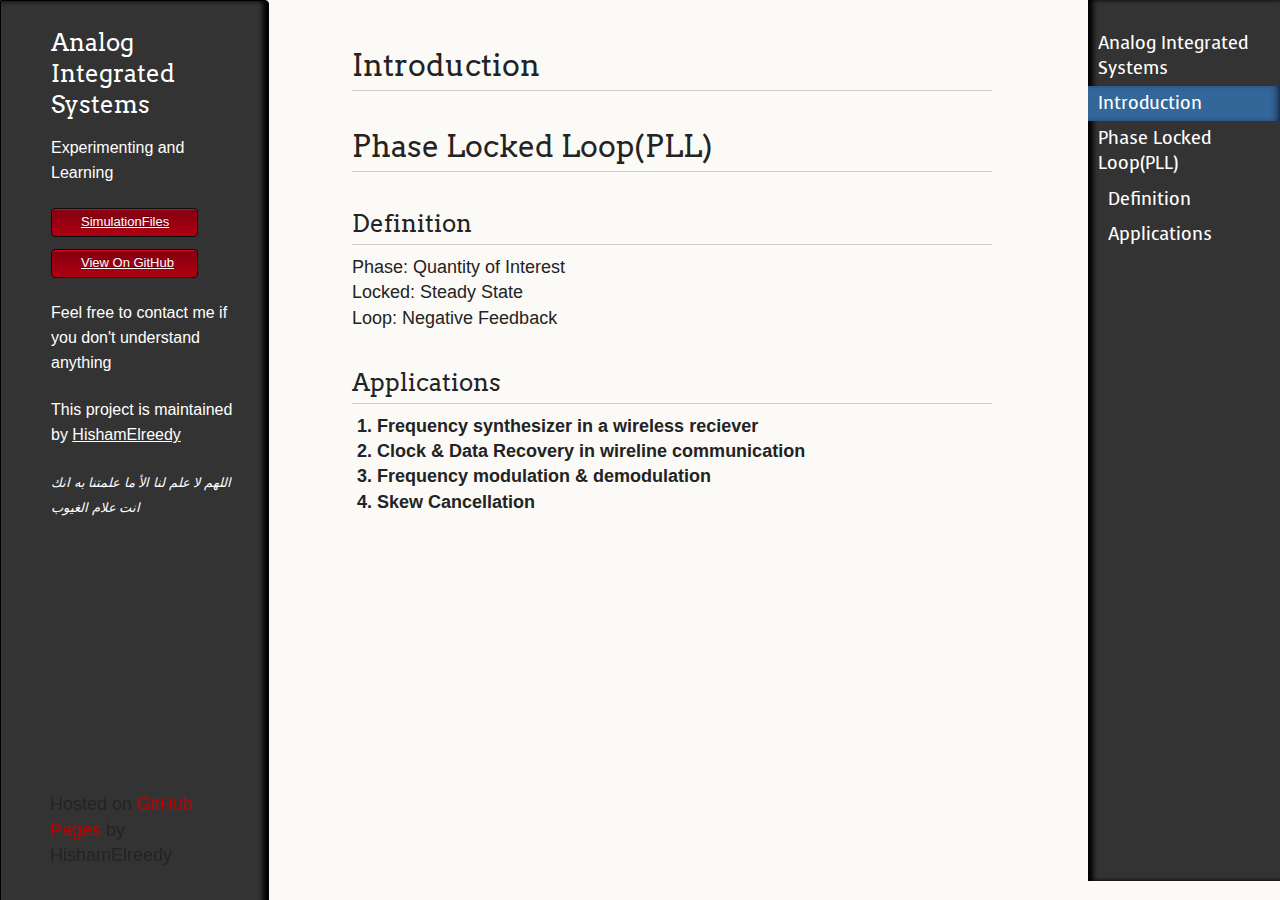
==== index.html @ d0840715 "Firstcommit" ====
<!DOCTYPE HTML>
<html>
<head>
    <title>Analog Integrated Systems</title>
    <link href="https://fonts.googleapis.com/css?family=Voces" rel="stylesheet" type="text/css">
    <link rel="stylesheet" href="css/common.css"/>
    <link rel="stylesheet" href="css/style.css"/>
    <script src="js/scale.fix.js"></script>
    <meta name="viewport" content="width=device-width, initial-scale=1, user-scalable=no">

    <SCRIPT SRC='https://cdn.mathjax.org/mathjax/latest/MathJax.js?config=TeX-AMS-MML_HTMLorMML'></SCRIPT>
    <SCRIPT>MathJax.Hub.Config({ tex2jax: {inlineMath: [['$','$'], ['\\(','\\)']]}})</SCRIPT>
    <style>
        .marked{
                background-color: yellow;
                font-weight: bold;
        }
        .marked2{
                background-color: aqua;
                font-weight: bold;
        }
        p{
            font-size: large;
            font-family: 'Segoe UI', Tahoma, Geneva, Verdana, sans-serif;
        }
        li{
            font-size: large;
            font-family: 'Segoe UI', Tahoma, Geneva, Verdana, sans-serif;
            font-weight: bold;
        }
        #link{
            font-size: small;
            font-family: 'Segoe UI', Tahoma, Geneva, Verdana, sans-serif;
            text-decoration: underline;
        }
        #titleheader{
            font-size: x-large;
        }
        #quoteheader{
            font-size: small;
            padding-left: 0;
        }
    </style>
    <script src="js/circuit.js"></script>
        
</head>
<body>
    <div class="wrapper">
        <div id="toc"></div>    
    <header id="headtoc">
        <h1 class="header" id="titleheader">Analog Integrated Systems</h1>
        <p class="header">Experimenting and Learning</p>
        <ul>
            <li id="link" class="download"><a class="buttons" href="#">SimulationFiles</a></li>
            <li id="link"><a class="buttons github" href="#">View On GitHub</a></li>
        </ul>
            <p class="header">Feel free to contact me if you don't understand anything</p>
          <p class="header">This project is maintained by <a class="header name" href="https://github.com/hishamelreedy/">HishamElreedy</a></p>
          <p class="header"><blockquote id="quoteheader">اللهم لا علم لنا الأ ما علمتنا به انك انت علام الغيوب</blockquote></p>
        </header>
    <section>
        <h1>Introduction</h1>
        <h1>Phase Locked Loop(PLL)</h1>
        <h2>Definition</h2>
        <p>
            Phase: Quantity of Interest<br/>
            Locked: Steady State<br/>
            Loop: Negative Feedback<br/>
        </p>
        <h2>Applications</h2>
        <ol>
            <li>Frequency synthesizer in a wireless reciever</li>
            <li>Clock & Data Recovery in wireline communication</li>
            <li>Frequency modulation & demodulation</li>
            <li>Skew Cancellation</li>
        </ol>
                
    </section>
<footer>
    <p><small>Hosted on <a href="https://www.github.com/hishamelreedy/">GitHub Pages</a> by HishamElreedy</small></p>
</footer>
</div>
    <script src="js/common.js"></script>
    <script>$('#toc').toc();</script>
</body>
</html>
---- css/common.css ----
#wrapper{margin:0 20px 0 170px}.github-repo{width:600px}a{color:#369}body{font-size:16px;line-height:24px;font-family:Helvetica Neue,Helvetica,Arial,sans-serif;margin:0;padding:0}article{max-width:944px;margin:auto}h1{font-size:80px;line-height:80px;margin-top:24px;margin-bottom:48px}h2{font-size:42px;line-height:48px;margin-top:36px;margin-bottom:24px}h3{font-size:26px;line-height:48px;margin-top:24px;margin-bottom:0}h1,h2,h3,#toc a{font-family:'Voces',sans-serif}p,ul{margin-top:0;margin-bottom:24px}small,aside{font-size:10px}code{word-wrap:break-word}.repo-stats iframe{float:right;margin-left:5px}#toc{top:0;right:0;height:100%;position:fixed;background:#333;box-shadow:inset 5px 0 5px 0 #000;width:15%;padding-top:2%;color:#fff}#toc ul{margin:0;padding:0;list-style:none}#toc li{padding:5px 10px}#toc a{color:#fff;text-decoration:none;display:block}#toc .toc-active{background:#369;box-shadow:inset -5px 0 10px -5px #000}pre{display:block;padding:.5em;background:#333;color:#f8f8f8}pre .shebang,pre .comment,pre .template_comment,pre .javadoc{color:#7c7c7c}pre .keyword,pre .tag,pre .ruby .function .keyword,pre .tex .command{color:#96cbfe}pre .function .keyword,pre .sub .keyword,pre .method,pre .list .title{color:#ffffb6}pre .string,pre .tag .value,pre .cdata,pre .filter .argument,pre .attr_selector,pre .apache .cbracket,pre .date{color:#a8ff60}pre .subst{color:#daefa3}pre .regexp{color:#e9c062}pre .function .title,pre .sub .identifier,pre .pi,pre .decorator,pre .ini .title,pre .tex .special{color:#ffffb6}pre .class .title,pre .haskell .label,pre .constant,pre .smalltalk .class,pre .javadoctag,pre .yardoctag,pre .phpdoc,pre .nginx .built_in{color:#ffffb6}pre .symbol,pre .ruby .symbol .string,pre .ruby .symbol .keyword,pre .ruby .symbol .keymethods,pre .number,pre .variable,pre .vbscript,pre .literal{color:#c6c5fe}pre .css .tag{color:#96cbfe}pre .css .rules .property,pre .css .id{color:#ffffb6}pre .css .class{color:#FFF}pre .hexcolor{color:#c6c5fe}pre .number{color:#ff73fd}pre .tex .formula{opacity:.7}.github-repo{position:relative;font-size:14px;font-family:Helvetica,Arial,sans-serif;letter-spacing:1px;border-radius:5px;border:1px solid #ccc;box-shadow:0 0 3px #333;background:url("images/Octocat.png") no-repeat right bottom}.github-repo a{text-decoration:none}.github-repo a:hover{text-decoration:underline}.github-repo .repo-header{background:rgba(240,240,240,0.7)}.github-repo .repo-header .repo-stats{font-size:12px;float:right;margin:5px 10px 0 0;line-height:20px}.github-repo .repo-header .repo-stats span,.github-repo .repo-header .repo-stats a{padding-right:5px;padding:0 5px 0 25px;color:#000}.github-repo .repo-header .repo-stats .repo-watchers{background:url("images/repostat.png") no-repeat;background-position:5px -5px}.github-repo .repo-header .repo-stats .repo-forks{background:url("images/repostat.png") no-repeat;background-position:5px -55px}.github-repo .repo-header .repo-stats .repo-twitter{float:right;margin-left:5px}.github-repo .repo-header .repo-name{padding:5px 10px;font-size:18px;letter-spacing:2px;display:block}.github-repo .repo-commit{padding:10px}.github-repo .repo-commit .repo-commit-message{color:#000}.github-repo .repo-commit .repo-commit-date{display:block;margin-top:10px;letter-spacing:0;font-style:italic;font-size:12px;color:#333}
#toc .toc-h2{padding-left:20px}
#toc .toc-h3{padding-left:40px}
#toc .toc-h4{padding-left:60px}
#toc .toc-h4{padding-left:80px}
#toc .toc-h5{padding-left:100px}
#toc{
    overflow-y: scroll;
    overflow: auto;
    max-height: 95%;
}
::-webkit-scrollbar {
    width: 0px;  /* Remove scrollbar space */
    background: transparent;  /* Optional: just make scrollbar invisible */
}
---- css/style.css ----
@import url("https://fonts.googleapis.com/css?family=Arvo:400,700,400italic");
.highlight table td{padding:5px}
.highlight table pre{margin:0}
.highlight .cm{color:#999988;font-style:italic}
.highlight .cp{color:#999999;font-weight:bold}
.highlight .c1{color:#999988;font-style:italic}
.highlight .cs{color:#999999;font-weight:bold;font-style:italic}
.highlight .c,.highlight .cd{color:#999988;font-style:italic}
.highlight .err{color:#a61717;background-color:#e3d2d2}
.highlight .gd{color:#000000;background-color:#ffdddd}
.highlight .ge{color:#000000;font-style:italic}
.highlight .gr{color:#aa0000}
.highlight .gh{color:#999999}
.highlight .gi{color:#000000;background-color:#ddffdd}
.highlight .go{color:#888888}
.highlight .gp{color:#555555}
.highlight .gs{font-weight:bold}
.highlight .gu{color:#aaaaaa}
.highlight .gt{color:#aa0000}
.highlight .kc{color:#000000;font-weight:bold}
.highlight .kd{color:#000000;font-weight:bold}
.highlight .kn{color:#000000;font-weight:bold}
.highlight .kp{color:#000000;font-weight:bold}
.highlight .kr{color:#000000;font-weight:bold}
.highlight .kt{color:#445588;font-weight:bold}
.highlight .k,.highlight .kv{color:#000000;font-weight:bold}
.highlight .mf{color:#009999}
.highlight .mh{color:#009999}
.highlight .il{color:#009999}
.highlight .mi{color:#009999}
.highlight .mo{color:#009999}
.highlight .m,.highlight .mb,.highlight .mx{color:#009999}
.highlight .sb{color:#d14}
.highlight .sc{color:#d14}
.highlight .sd{color:#d14}
.highlight .s2{color:#d14}
.highlight .se{color:#d14}
.highlight .sh{color:#d14}
.highlight .si{color:#d14}
.highlight .sx{color:#d14}
.highlight .sr{color:#009926}
.highlight .s1{color:#d14}
.highlight .ss{color:#990073}
.highlight .s{color:#d14}
.highlight .na{color:#008080}
.highlight .bp{color:#999999}
.highlight .nb{color:#0086B3}
.highlight .nc{color:#445588;font-weight:bold}
.highlight .no{color:#008080}
.highlight .nd{color:#3c5d5d;font-weight:bold}
.highlight .ni{color:#800080}
.highlight .ne{color:#990000;font-weight:bold}
.highlight .nf{color:#990000;font-weight:bold}
.highlight .nl{color:#990000;font-weight:bold}
.highlight .nn{color:#555555}
.highlight .nt{color:#000080}
.highlight .vc{color:#008080}
.highlight .vg{color:#008080}
.highlight .vi{color:#008080}
.highlight .nv{color:#008080}
.highlight .ow{color:#000000;font-weight:bold}
.highlight .o{color:#000000;font-weight:bold}
.highlight .w{color:#bbbbbb}
.highlight{background-color:#f8f8f8}
html,body,div,span,applet,object,iframe,h1,h2,h3,h4,h5,h6,p,blockquote,pre,a,abbr,acronym,address,big,cite,code,del,dfn,em,img,ins,kbd,q,s,samp,small,strike,strong,sub,sup,tt,var,b,u,i,center,dl,dt,dd,ol,ul,li,fieldset,form,label,legend,table,caption,tbody,tfoot,thead,tr,th,td,article,aside,canvas,details,embed,figure,figcaption,footer,header,hgroup,menu,nav,output,ruby,section,summary,time,mark,audio,video{margin:0;padding:0;border:0;font:inherit;vertical-align:baseline}
body{padding:10px 50px 0 0;font-family:"Helvetica Neue", Helvetica, Arial, sans-serif;font-size:14px;color:#232323;background-color:#FBFAF7;margin:0;line-height:1.8em;-webkit-font-smoothing:antialiased}
h1,h2,h3,h4,h5,h6{color:#232323;margin:36px 0 10px}
p,ul,ol,table,dl{margin:0 0 22px}
h1,h2,h3{font-family:Arvo, Monaco, serif;line-height:1.3;font-weight:normal}
h1,h2,h3{display:block;border-bottom:1px solid #ccc;padding-bottom:5px}
h1{font-size:30px}h2{font-size:24px}h3{font-size:18px}
h4,h5,h6{font-family:Arvo, Monaco, serif;font-weight:700}
a{color:#C30000;font-weight:200;text-decoration:none}a:hover{text-decoration:underline}a small{font-size:12px}
em{font-style:italic}strong{font-weight:700}ul{list-style-position:inside;list-style:disc;padding-left:25px}
ol{list-style-position:inside;list-style:decimal;padding-left:25px}
blockquote{margin:0;padding:0 0 0 20px;font-style:italic}
dl,dt,dd,dl p{color:#444}dl dt{font-weight:bold}dl dd{padding-left:20px;font-style:italic}
dl p{padding-left:20px;font-style:italic}hr{border:0;background:#ccc;height:1px;margin:0 0 24px}
img{position:relative;margin:0 auto;max-width:650px;padding:5px;margin:10px 0 0 0;border:1px solid #ccc}
p img,.emoji{display:inline;margin:0;padding:0;vertical-align:middle;text-align:center;border:none}
code,pre{font-family:Monaco, "Bitstream Vera Sans Mono", "Lucida Console", Terminal, monospace;color:#000;font-size:14px}
pre{padding:4px 12px;background:#FDFEFB;border-radius:4px;border:1px solid #D7D8C8;overflow:auto;overflow-y:hidden;margin-bottom:32px}
table{width:100%}table{border:1px solid #ccc;margin-bottom:32px;text-align:left}
th{font-family:'Arvo', Helvetica, Arial, sans-serif;font-size:18px;font-weight:normal;padding:10px;background:#232323;color:#FDFEFB}
td{padding:10px;background:#ccc}.wrapper{width:960px}
header{background-color:#171717;color:#FDFDFB;width:170px;float:left;position:fixed;border:1px solid #000;-webkit-border-top-right-radius:4px;-webkit-border-bottom-right-radius:4px;-moz-border-radius-topright:4px;-moz-border-radius-bottomright:4px;border-top-right-radius:4px;border-bottom-right-radius:4px;padding:34px 25px 22px 50px;-webkit-font-smoothing:antialiased}
p.header{font-size:16px}h1.header{font-family:Arvo, sans-serif;font-size:30px;font-weight:300;line-height:1.3em;border-bottom:none;margin-top:0}
h1.header,a.header,a.name,header a{color:#fff}a.header{text-decoration:underline}a.name{white-space:nowrap}
header ul{list-style:none;padding:0}header li{list-style-type:none;width:132px;height:15px;margin-bottom:12px;line-height:1em;padding:6px 6px 6px 7px;background:#AF0011;background:-moz-linear-gradient(top, #AF0011 0%, #820011 100%);background:-webkit-gradient(linear, left top, left bottom, color-stop(0%, #f8f8f8), color-stop(100%, #ddd));background:-webkit-linear-gradient(top, #AF0011 0%, #820011 100%);background:-o-linear-gradient(top, #AF0011 0%, #820011 100%);background:-ms-linear-gradient(top, #AF0011 0%, #820011 100%);background:linear-gradient(to top, #AF0011 0%, #820011 100%);border-radius:4px;border:1px solid #0D0D0D;-webkit-box-shadow:inset 0px 1px 1px 0 #e90226;box-shadow:inset 0px 1px 1px 0 #e90226}
header li:hover{background:#C3001D;background:-moz-linear-gradient(top, #C3001D 0%, #950119 100%);background:-webkit-gradient(linear, left top, left bottom, color-stop(0%, #f8f8f8), color-stop(100%, #ddd));background:-webkit-linear-gradient(top, #C3001D 0%, #950119 100%);background:-o-linear-gradient(top, #C3001D 0%, #950119 100%);background:-ms-linear-gradient(top, #C3001D 0%, #950119 100%);background:linear-gradient(to top, #C3001D 0%, #950119 100%)}a.buttons{-webkit-font-smoothing:antialiased;background:url(../images/arrow-down.png) no-repeat;font-weight:normal;text-shadow:rgba(0,0,0,0.4) 0 -1px 0;padding:2px 2px 2px 22px;height:30px}a.github{background:url(../images/octocat-small.png) no-repeat 1px}a.buttons:hover{color:#fff;text-decoration:none}footer{width:170px;float:left;position:fixed;bottom:10px;padding-left:50px}@media print, screen and (max-width: 960px){div.wrapper{width:auto;margin:0}header,section,footer{float:none;position:static;width:auto}footer{border-top:1px solid #ccc;margin:0 84px 0 50px;padding:0}header{padding-right:320px}section{padding:20px 84px 20px 50px;margin:0 0 20px}header a small{display:inline}header ul{position:absolute;right:130px;top:84px}}@media print, screen and (max-width: 720px){body{word-wrap:break-word}header{padding:10px 20px 0;margin-right:0}footer{margin:0 0 0 30px}header ul,header p.view{position:static}}@media print, screen and (max-width: 480px){header ul li.download{display:none}footer{margin:0 0 0 20px}footer a{display:block}}@media print{body{padding:0.4in;font-size:12pt;color:#444}}
section{width:50%;float:right;padding-bottom:50px}
section {
    position: absolute;
    transform: translate(55%, 0%);
}
#headtoc {
    top: 0;
    left: 0;
    height: 100%;
    position: fixed;
    background: #333;
    box-shadow: inset -5px 0 5px 0 #000;
    width: 15%;
    padding-top: 2%;
    color: #fff;
}
figure{
    text-align:center;
}
sub, sup {
    /* Specified in % so that the sup/sup is the right size relative to the surrounding text */
    font-size: 75%;
  
    /* Zero out the line-height so that it doesn't interfere with the positioning that follows */
    line-height: 0;
  
    /* Where the magic happens: makes all browsers position the sup/sup properly, relative to the surrounding text */
    position: relative;
  
    /* Note that if you're using Eric Meyer's reset.css, this is already set and you can remove this rule */
    vertical-align: baseline;
  }
  
  sup {
    /* Move the superscripted text up */
    top: -0.5em;
  }
  
  sub {
    /* Move the subscripted text down, but only half as far down as the superscript moved up */
    bottom: -0.25em;
  }
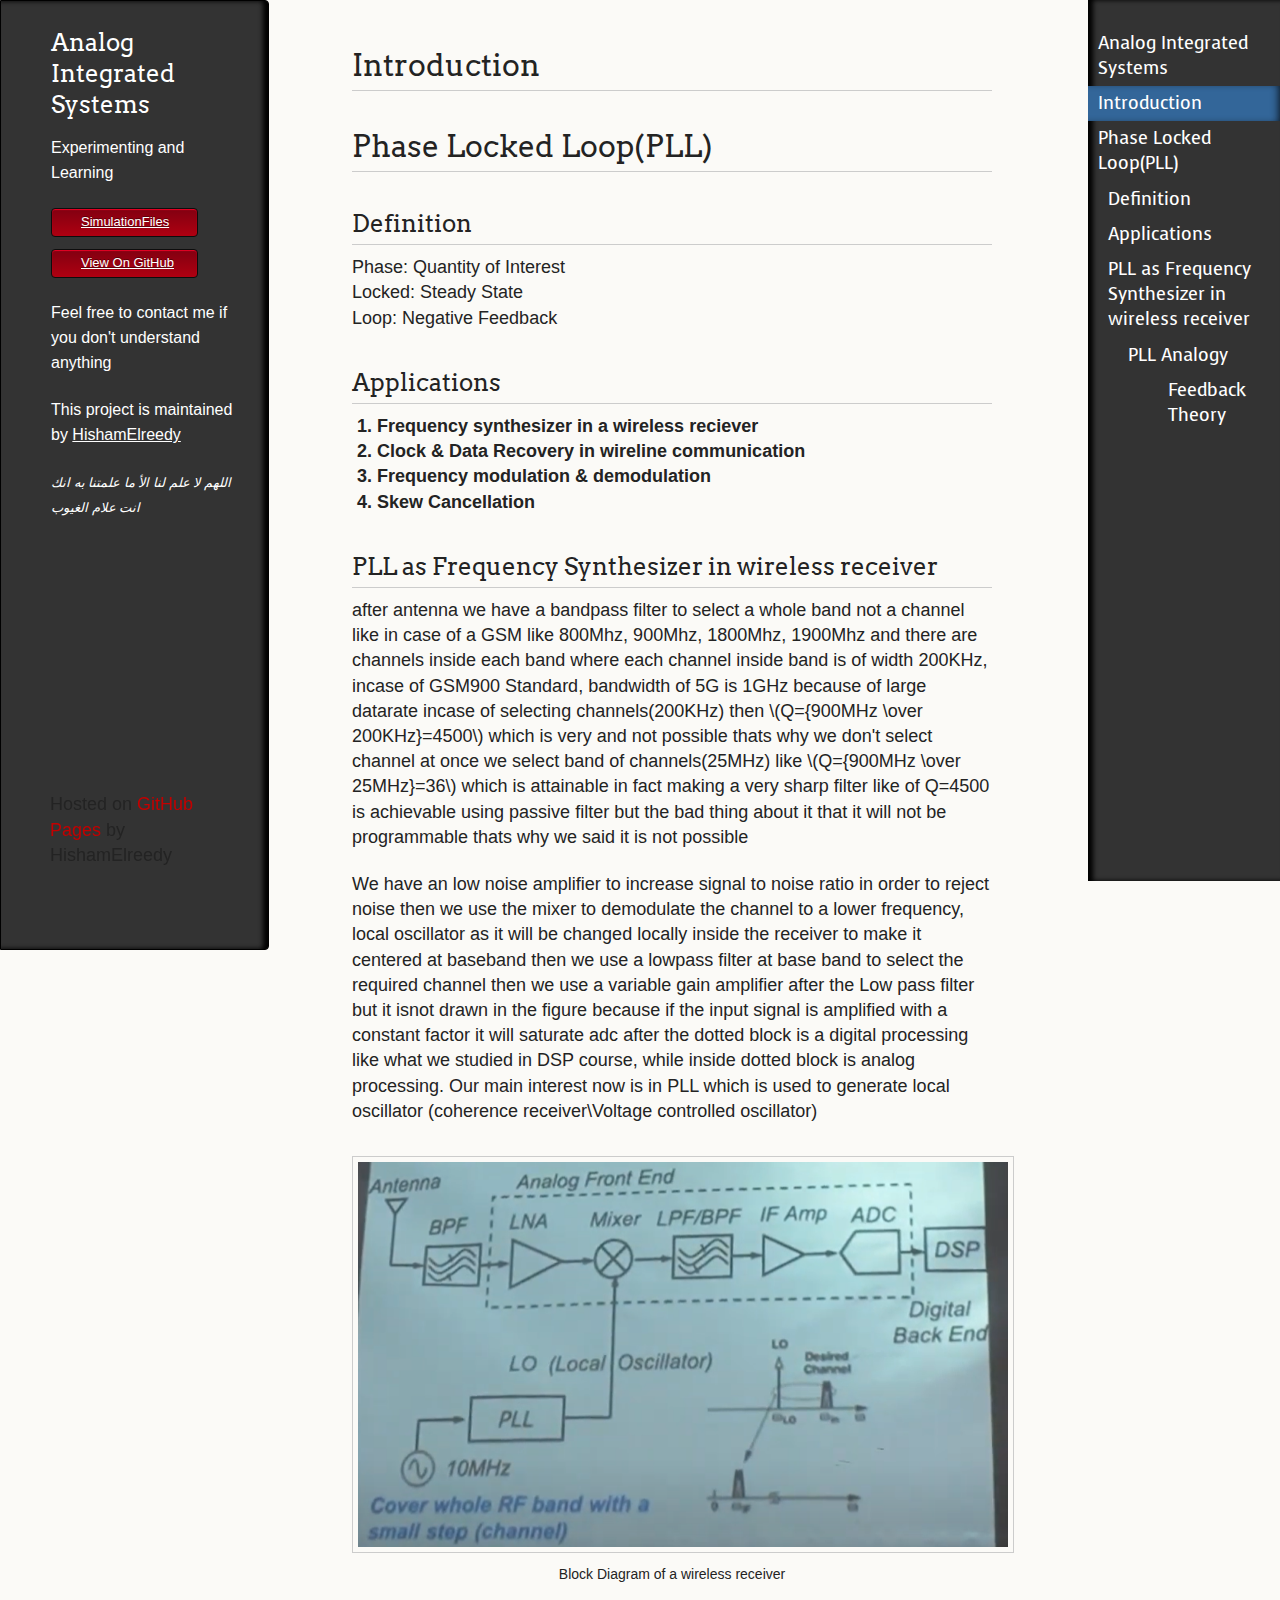
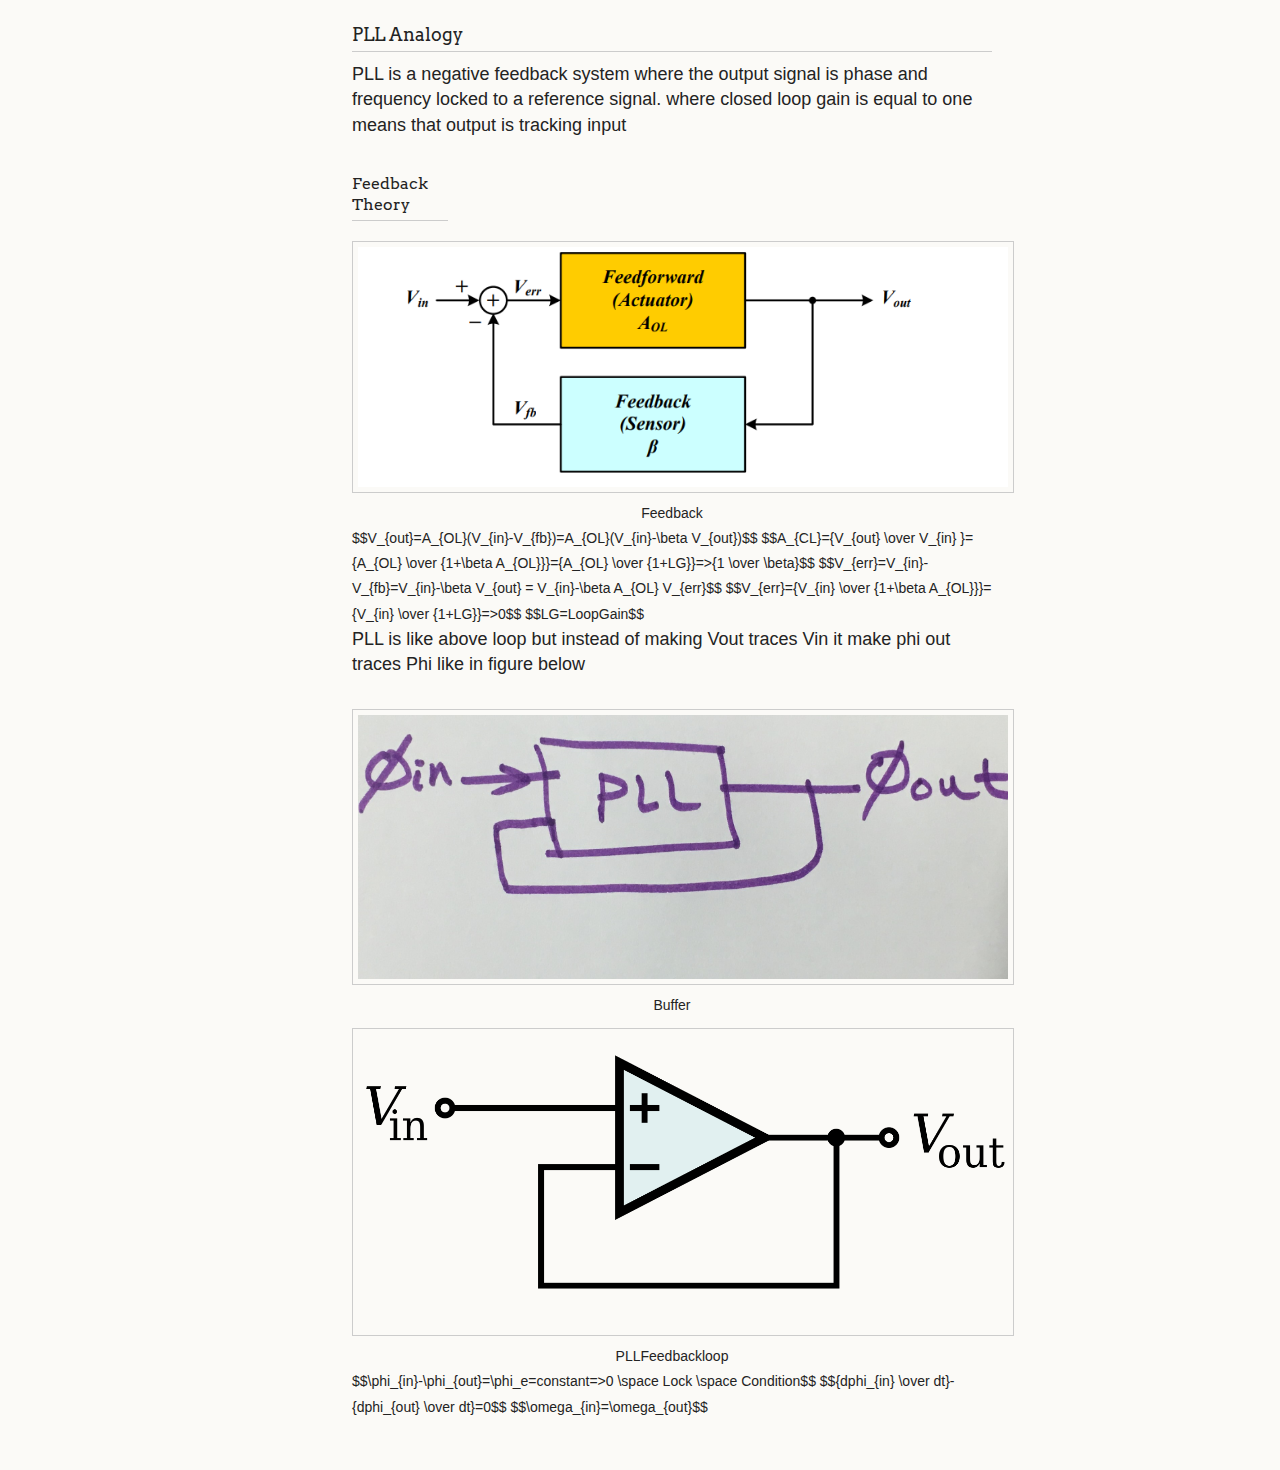
==== commit b0c7354e: "update" ====
--- a/index.html
+++ b/index.html
@@ -74,7 +74,64 @@
             <li>Frequency modulation & demodulation</li>
             <li>Skew Cancellation</li>
         </ol>
-                
+        <h2>PLL as Frequency Synthesizer in wireless receiver</h2>
+        <p>
+            after antenna we have a bandpass filter to select a whole band not a channel like in case of a GSM like 800Mhz,
+            900Mhz, 1800Mhz, 1900Mhz and there are channels inside each band where each channel inside band is of width 200KHz,
+            incase of GSM900 Standard, bandwidth of 5G is 1GHz because of large datarate incase of selecting channels(200KHz) 
+            then \(Q={900MHz \over 200KHz}=4500\) which is very and not possible thats why we don't select channel at once 
+            we select band of channels(25MHz) like \(Q={900MHz \over 25MHz}=36\) which is attainable  in fact making a very sharp
+            filter like of Q=4500 is achievable using passive filter but the bad thing about it that it will not be programmable
+            thats why we said it is not possible
+        </p>
+        <p>
+            We have an low noise amplifier to increase signal to noise ratio in order
+            to reject noise then we use the mixer to demodulate the channel to a lower 
+            frequency, local oscillator as it will be changed locally inside the receiver
+            to make it centered at baseband then we use a lowpass filter at base band to
+            select the required channel then we use a variable gain amplifier after the 
+            Low pass filter but it isnot drawn in the figure because if the input signal 
+            is amplified with a constant factor it will saturate adc after the dotted block
+            is a digital processing like what we studied in DSP course, while inside 
+            dotted block is analog processing. 
+            Our main interest now is in PLL which is used to generate local oscillator 
+            (coherence receiver\Voltage controlled oscillator)
+        </p>
+        <figure>
+            <img src="images/wirelessreceiverblockdiagram.png"/>
+            <figcaption>Block Diagram of a wireless receiver</figcaption>
+        </figure>  
+        <h3>PLL Analogy</h3>
+        <p>
+            PLL is a negative feedback system where the output signal is phase and frequency 
+            locked to a reference signal. where closed loop gain is equal to one means that output
+            is tracking input
+        </p>
+        <h4>Feedback Theory</h4>
+        <figure>
+            <img src="images/feedback.png"/>
+            <figcaption>Feedback</figcaption>
+        </figure> 
+        $$V_{out}=A_{OL}(V_{in}-V_{fb})=A_{OL}(V_{in}-\beta V_{out})$$
+        $$A_{CL}={V_{out} \over V_{in} }= {A_{OL} \over {1+\beta A_{OL}}}={A_{OL} \over {1+LG}}=>{1 \over \beta}$$
+        $$V_{err}=V_{in}-V_{fb}=V_{in}-\beta V_{out} = V_{in}-\beta A_{OL} V_{err}$$
+        $$V_{err}={V_{in} \over {1+\beta A_{OL}}}={V_{in} \over {1+LG}}=>0$$
+        $$LG=LoopGain$$
+        <p>
+            PLL is like above loop but instead of making Vout traces Vin it make phi out traces Phi
+            like in figure below
+        </p>
+        <figure>
+            <img src="images/pllfeedback.JPG"/>
+            <figcaption>Buffer</figcaption>
+        </figure>       
+        <figure>
+            <img src="images/buffer.png"/>
+            <figcaption>PLLFeedbackloop</figcaption>
+        </figure> 
+        $$\phi_{in}-\phi_{out}=\phi_e=constant=>0 \space Lock \space Condition$$
+        $${dphi_{in} \over dt}-{dphi_{out} \over dt}=0$$
+        $$\omega_{in}=\omega_{out}$$
     </section>
 <footer>
     <p><small>Hosted on <a href="https://www.github.com/hishamelreedy/">GitHub Pages</a> by HishamElreedy</small></p>
--- a/css/common.css
+++ b/css/common.css
@@ -1,4 +1,4 @@
-#wrapper{margin:0 20px 0 170px}.github-repo{width:600px}a{color:#369}body{font-size:16px;line-height:24px;font-family:Helvetica Neue,Helvetica,Arial,sans-serif;margin:0;padding:0}article{max-width:944px;margin:auto}h1{font-size:80px;line-height:80px;margin-top:24px;margin-bottom:48px}h2{font-size:42px;line-height:48px;margin-top:36px;margin-bottom:24px}h3{font-size:26px;line-height:48px;margin-top:24px;margin-bottom:0}h1,h2,h3,#toc a{font-family:'Voces',sans-serif}p,ul{margin-top:0;margin-bottom:24px}small,aside{font-size:10px}code{word-wrap:break-word}.repo-stats iframe{float:right;margin-left:5px}#toc{top:0;right:0;height:100%;position:fixed;background:#333;box-shadow:inset 5px 0 5px 0 #000;width:15%;padding-top:2%;color:#fff}#toc ul{margin:0;padding:0;list-style:none}#toc li{padding:5px 10px}#toc a{color:#fff;text-decoration:none;display:block}#toc .toc-active{background:#369;box-shadow:inset -5px 0 10px -5px #000}pre{display:block;padding:.5em;background:#333;color:#f8f8f8}pre .shebang,pre .comment,pre .template_comment,pre .javadoc{color:#7c7c7c}pre .keyword,pre .tag,pre .ruby .function .keyword,pre .tex .command{color:#96cbfe}pre .function .keyword,pre .sub .keyword,pre .method,pre .list .title{color:#ffffb6}pre .string,pre .tag .value,pre .cdata,pre .filter .argument,pre .attr_selector,pre .apache .cbracket,pre .date{color:#a8ff60}pre .subst{color:#daefa3}pre .regexp{color:#e9c062}pre .function .title,pre .sub .identifier,pre .pi,pre .decorator,pre .ini .title,pre .tex .special{color:#ffffb6}pre .class .title,pre .haskell .label,pre .constant,pre .smalltalk .class,pre .javadoctag,pre .yardoctag,pre .phpdoc,pre .nginx .built_in{color:#ffffb6}pre .symbol,pre .ruby .symbol .string,pre .ruby .symbol .keyword,pre .ruby .symbol .keymethods,pre .number,pre .variable,pre .vbscript,pre .literal{color:#c6c5fe}pre .css .tag{color:#96cbfe}pre .css .rules .property,pre .css .id{color:#ffffb6}pre .css .class{color:#FFF}pre .hexcolor{color:#c6c5fe}pre .number{color:#ff73fd}pre .tex .formula{opacity:.7}.github-repo{position:relative;font-size:14px;font-family:Helvetica,Arial,sans-serif;letter-spacing:1px;border-radius:5px;border:1px solid #ccc;box-shadow:0 0 3px #333;background:url("images/Octocat.png") no-repeat right bottom}.github-repo a{text-decoration:none}.github-repo a:hover{text-decoration:underline}.github-repo .repo-header{background:rgba(240,240,240,0.7)}.github-repo .repo-header .repo-stats{font-size:12px;float:right;margin:5px 10px 0 0;line-height:20px}.github-repo .repo-header .repo-stats span,.github-repo .repo-header .repo-stats a{padding-right:5px;padding:0 5px 0 25px;color:#000}.github-repo .repo-header .repo-stats .repo-watchers{background:url("images/repostat.png") no-repeat;background-position:5px -5px}.github-repo .repo-header .repo-stats .repo-forks{background:url("images/repostat.png") no-repeat;background-position:5px -55px}.github-repo .repo-header .repo-stats .repo-twitter{float:right;margin-left:5px}.github-repo .repo-header .repo-name{padding:5px 10px;font-size:18px;letter-spacing:2px;display:block}.github-repo .repo-commit{padding:10px}.github-repo .repo-commit .repo-commit-message{color:#000}.github-repo .repo-commit .repo-commit-date{display:block;margin-top:10px;letter-spacing:0;font-style:italic;font-size:12px;color:#333}
+#wrapper{margin:0 20px 0 170px}.github-repo{width:600px}a{color:#369}body{font-size:16px;line-height:24px;font-family:Helvetica Neue,Helvetica,Arial,sans-serif;margin:0;padding:0}article{max-width:944px;margin:auto}h1{font-size:80px;line-height:80px;margin-top:24px;margin-bottom:48px}h2{font-size:42px;line-height:48px;margin-top:36px;margin-bottom:24px}p,ul{margin-top:0;margin-bottom:24px}small,aside{font-size:10px}code{word-wrap:break-word}.repo-stats iframe{float:right;margin-left:5px}#toc{top:0;right:0;height:100%;position:fixed;background:#333;box-shadow:inset 5px 0 5px 0 #000;width:15%;padding-top:2%;color:#fff}#toc ul{margin:0;padding:0;list-style:none}#toc li{padding:5px 10px}#toc a{color:#fff;text-decoration:none;display:block}#toc .toc-active{background:#369;box-shadow:inset -5px 0 10px -5px #000}pre{display:block;padding:.5em;background:#333;color:#f8f8f8}pre .shebang,pre .comment,pre .template_comment,pre .javadoc{color:#7c7c7c}pre .keyword,pre .tag,pre .ruby .function .keyword,pre .tex .command{color:#96cbfe}pre .function .keyword,pre .sub .keyword,pre .method,pre .list .title{color:#ffffb6}pre .string,pre .tag .value,pre .cdata,pre .filter .argument,pre .attr_selector,pre .apache .cbracket,pre .date{color:#a8ff60}pre .subst{color:#daefa3}pre .regexp{color:#e9c062}pre .function .title,pre .sub .identifier,pre .pi,pre .decorator,pre .ini .title,pre .tex .special{color:#ffffb6}pre .class .title,pre .haskell .label,pre .constant,pre .smalltalk .class,pre .javadoctag,pre .yardoctag,pre .phpdoc,pre .nginx .built_in{color:#ffffb6}pre .symbol,pre .ruby .symbol .string,pre .ruby .symbol .keyword,pre .ruby .symbol .keymethods,pre .number,pre .variable,pre .vbscript,pre .literal{color:#c6c5fe}pre .css .tag{color:#96cbfe}pre .css .rules .property,pre .css .id{color:#ffffb6}pre .css .class{color:#FFF}pre .hexcolor{color:#c6c5fe}pre .number{color:#ff73fd}pre .tex .formula{opacity:.7}.github-repo{position:relative;font-size:14px;font-family:Helvetica,Arial,sans-serif;letter-spacing:1px;border-radius:5px;border:1px solid #ccc;box-shadow:0 0 3px #333;background:url("images/Octocat.png") no-repeat right bottom}.github-repo a{text-decoration:none}.github-repo a:hover{text-decoration:underline}.github-repo .repo-header{background:rgba(240,240,240,0.7)}.github-repo .repo-header .repo-stats{font-size:12px;float:right;margin:5px 10px 0 0;line-height:20px}.github-repo .repo-header .repo-stats span,.github-repo .repo-header .repo-stats a{padding-right:5px;padding:0 5px 0 25px;color:#000}.github-repo .repo-header .repo-stats .repo-watchers{background:url("images/repostat.png") no-repeat;background-position:5px -5px}.github-repo .repo-header .repo-stats .repo-forks{background:url("images/repostat.png") no-repeat;background-position:5px -55px}.github-repo .repo-header .repo-stats .repo-twitter{float:right;margin-left:5px}.github-repo .repo-header .repo-name{padding:5px 10px;font-size:18px;letter-spacing:2px;display:block}.github-repo .repo-commit{padding:10px}.github-repo .repo-commit .repo-commit-message{color:#000}.github-repo .repo-commit .repo-commit-date{display:block;margin-top:10px;letter-spacing:0;font-style:italic;font-size:12px;color:#333}
 #toc .toc-h2{padding-left:20px}
 #toc .toc-h3{padding-left:40px}
 #toc .toc-h4{padding-left:60px}
@@ -12,4 +12,7 @@
 ::-webkit-scrollbar {
     width: 0px;  /* Remove scrollbar space */
     background: transparent;  /* Optional: just make scrollbar invisible */
-}+}
+h3{font-size:26px;line-height:48px;margin-top:24px;margin-bottom:0}
+h4{font-size:26px;line-height:48px;margin-top:24px;margin-bottom:0}
+h1,h2,h3,h4,#toc a{font-family:'Voces',sans-serif}--- a/css/style.css
+++ b/css/style.css
@@ -66,10 +66,12 @@
 body{padding:10px 50px 0 0;font-family:"Helvetica Neue", Helvetica, Arial, sans-serif;font-size:14px;color:#232323;background-color:#FBFAF7;margin:0;line-height:1.8em;-webkit-font-smoothing:antialiased}
 h1,h2,h3,h4,h5,h6{color:#232323;margin:36px 0 10px}
 p,ul,ol,table,dl{margin:0 0 22px}
-h1,h2,h3{font-family:Arvo, Monaco, serif;line-height:1.3;font-weight:normal}
+h1,h2,h3,h4{font-family:Arvo, Monaco, serif;line-height:1.3;font-weight:normal}
 h1,h2,h3{display:block;border-bottom:1px solid #ccc;padding-bottom:5px}
 h1{font-size:30px}h2{font-size:24px}h3{font-size:18px}
-h4,h5,h6{font-family:Arvo, Monaco, serif;font-weight:700}
+h4{font-size:16px}
+h4{display:block;border-bottom:1px solid #ccc; padding-bottom:5px; width:15%}
+h5,h6{font-family:Arvo, Monaco, serif;font-weight:700}
 a{color:#C30000;font-weight:200;text-decoration:none}a:hover{text-decoration:underline}a small{font-size:12px}
 em{font-style:italic}strong{font-weight:700}ul{list-style-position:inside;list-style:disc;padding-left:25px}
 ol{list-style-position:inside;list-style:decimal;padding-left:25px}
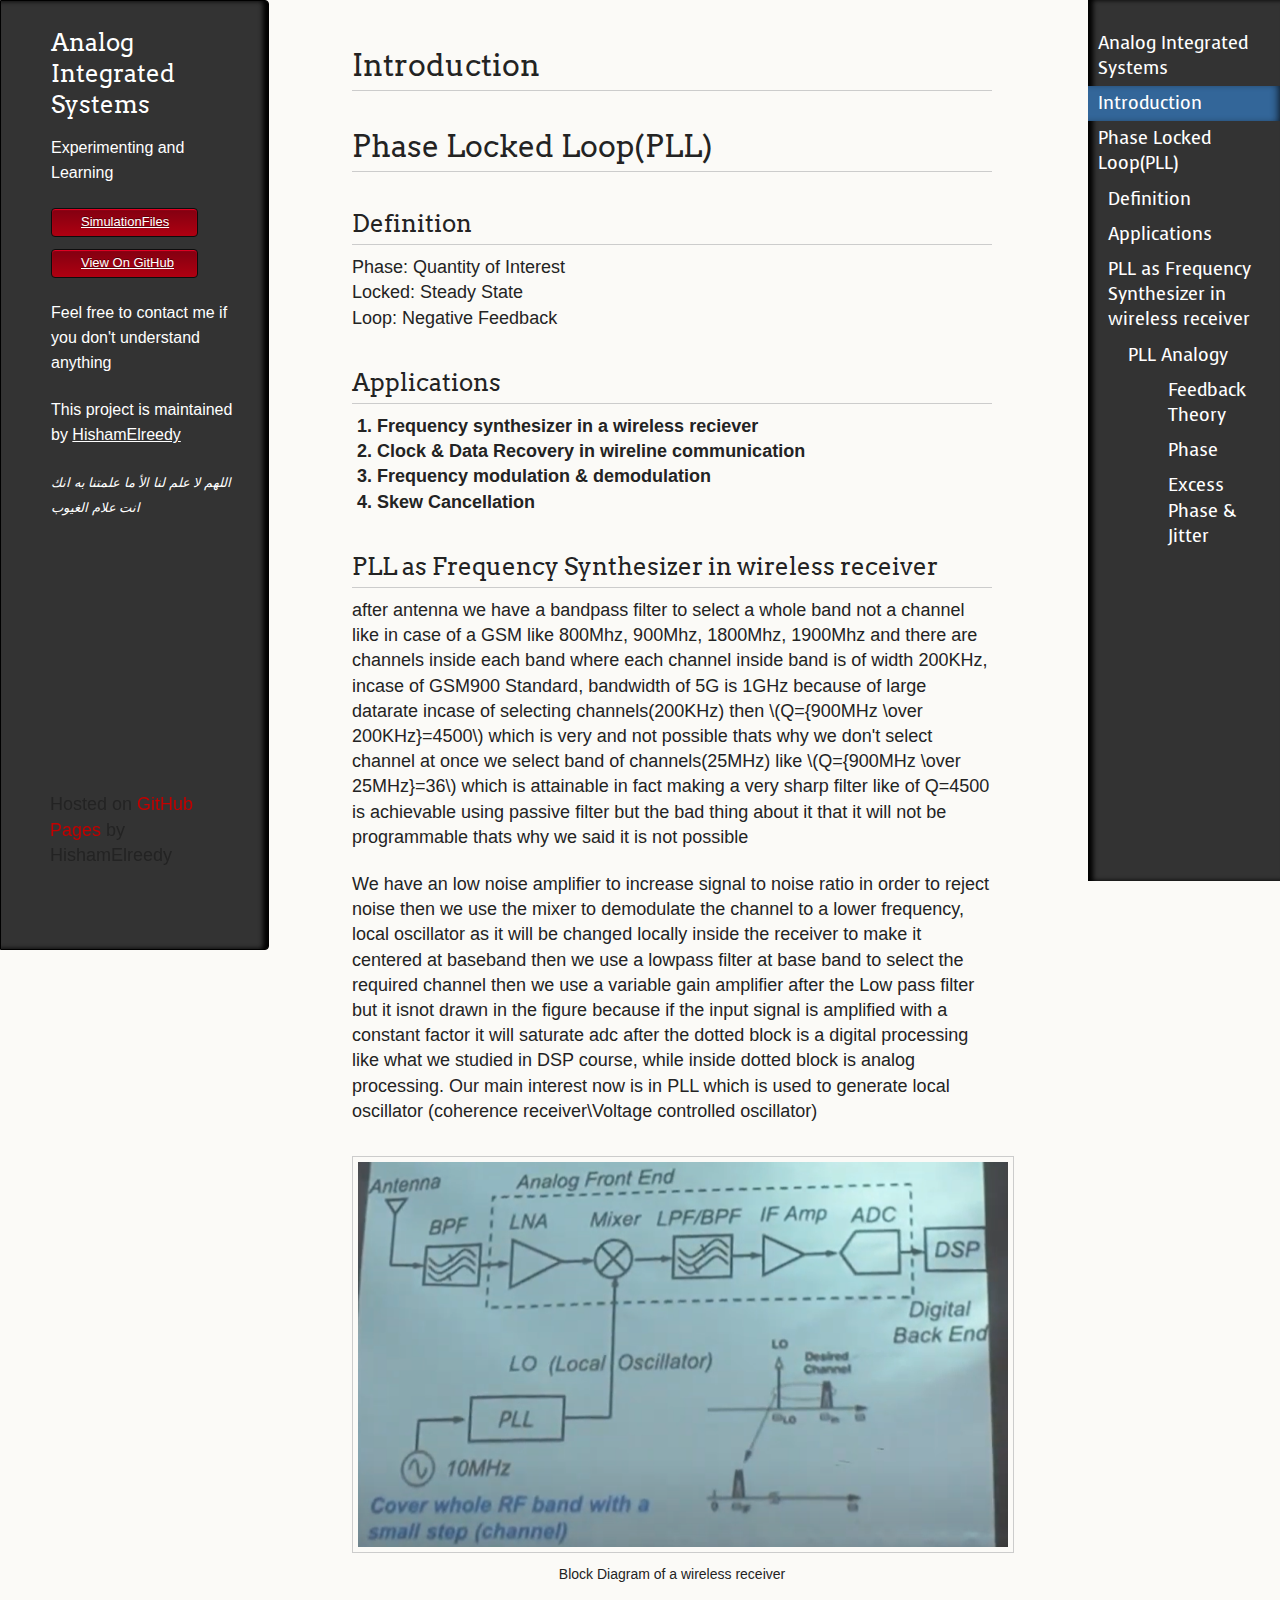
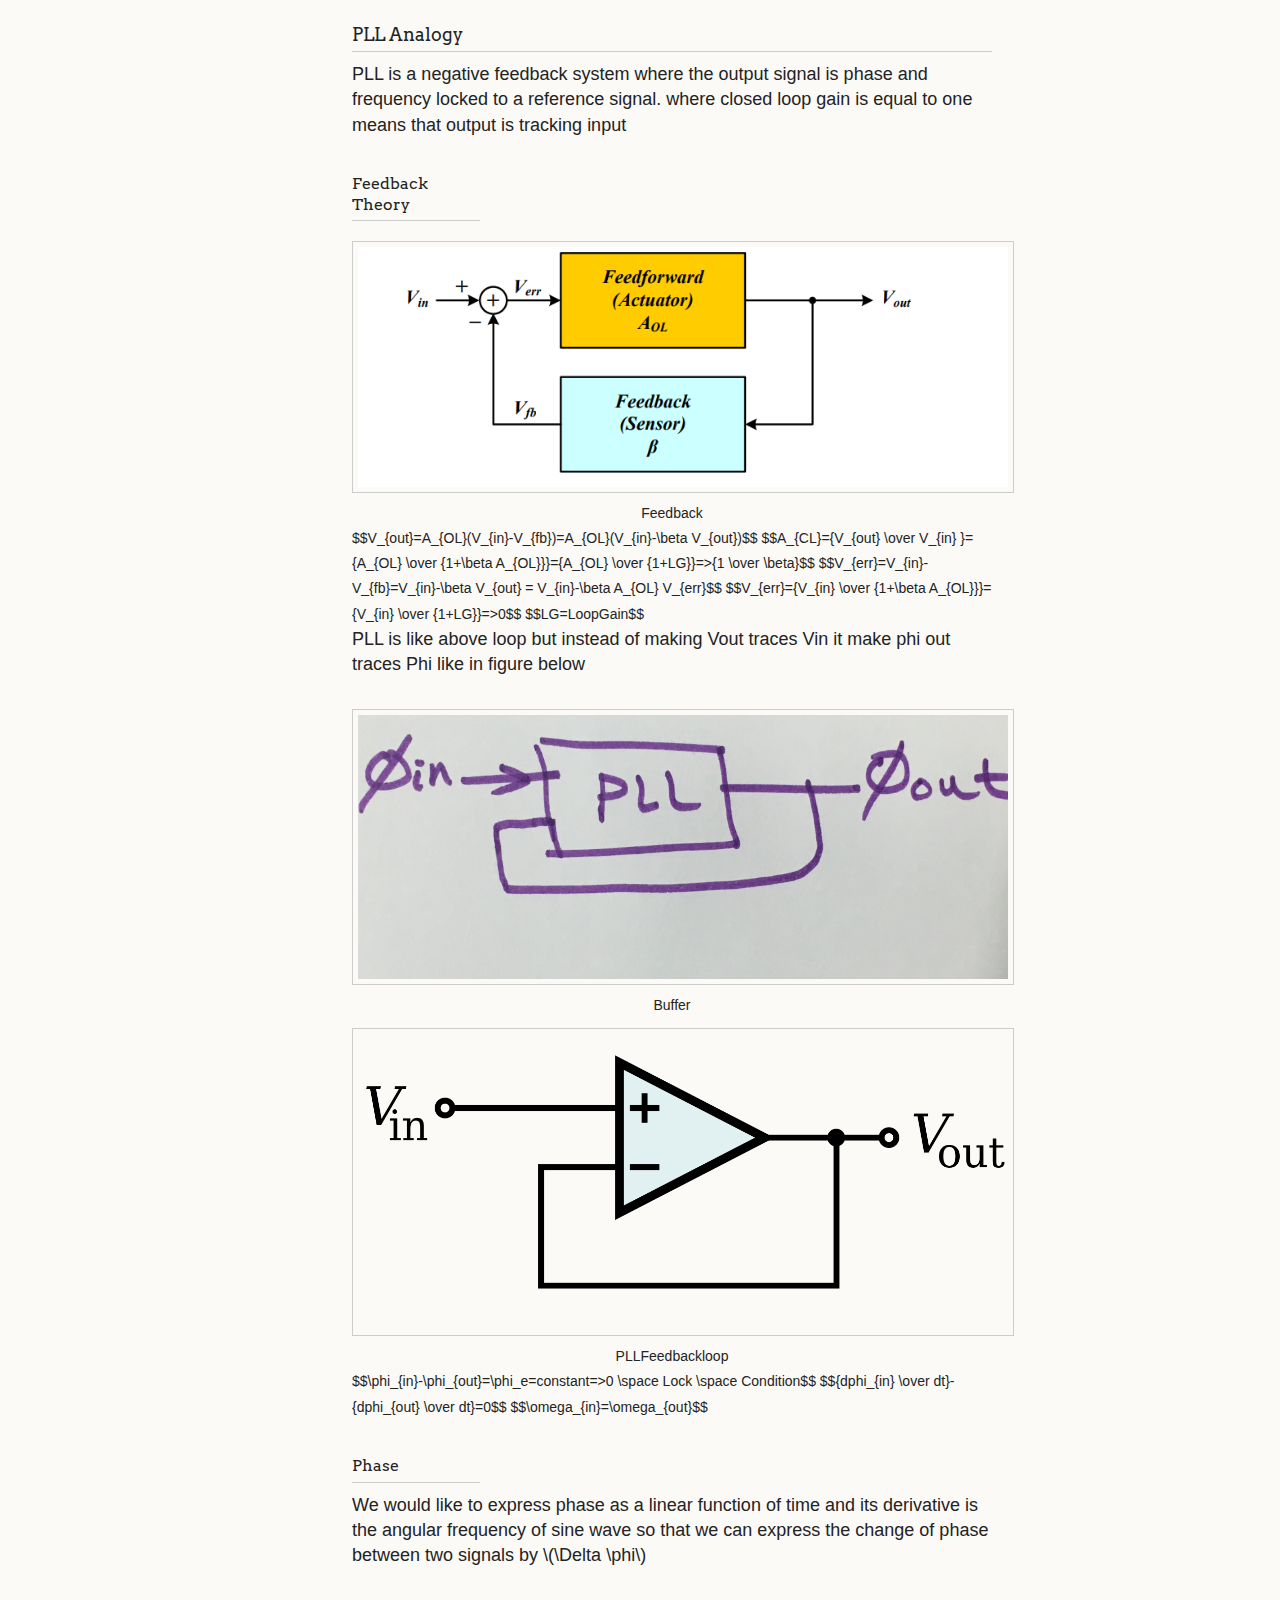
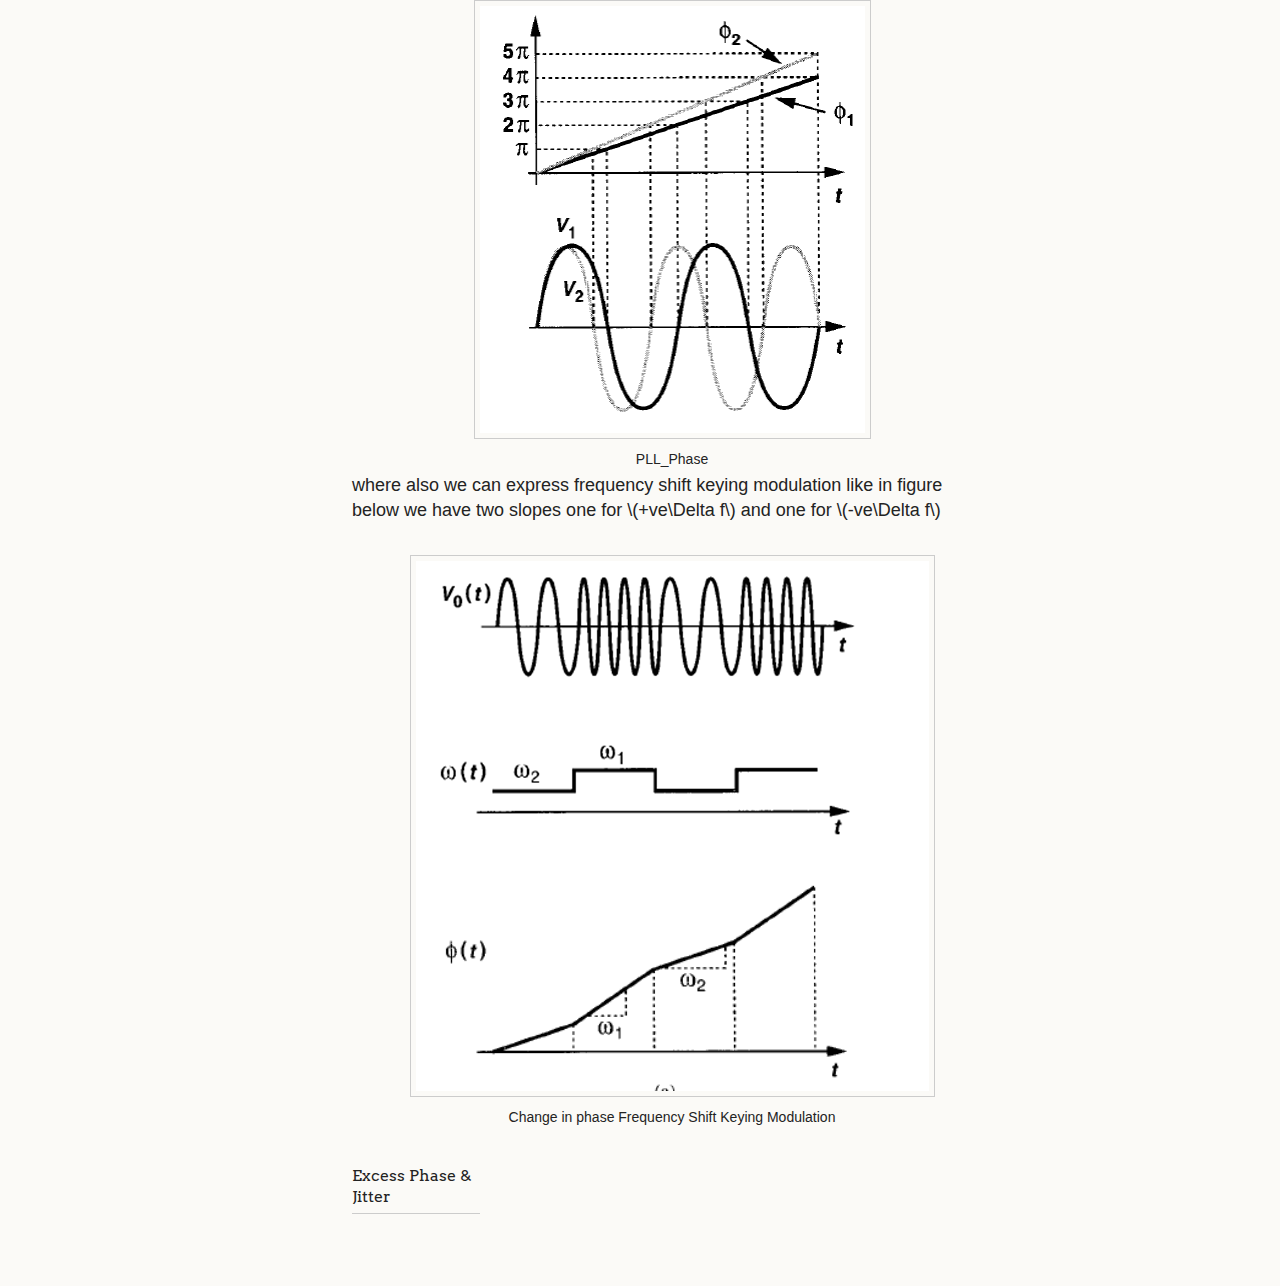
==== commit b070e2a8: "update" ====
--- a/index.html
+++ b/index.html
@@ -132,6 +132,27 @@
         $$\phi_{in}-\phi_{out}=\phi_e=constant=>0 \space Lock \space Condition$$
         $${dphi_{in} \over dt}-{dphi_{out} \over dt}=0$$
         $$\omega_{in}=\omega_{out}$$
+        <h4>Phase</h4>
+        <p>
+            We would like to express phase as a linear function of time and its derivative is the angular frequency of sine wave
+            so that we can express the change of phase between two signals by \(\Delta \phi\)
+        </p>
+        <figure>
+            <img src="images/pllphase.png"/>
+            <figcaption>PLL_Phase</figcaption>
+        </figure>
+        <p>
+            where also we can express frequency shift keying modulation like in figure below we have two slopes one
+            for \(+ve\Delta f\) and one for \(-ve\Delta f\)
+        </p>
+        <figure>
+            <img src="images/fsk_signal.png"/>
+            <figcaption>Change in phase Frequency Shift Keying Modulation</figcaption>
+        </figure>
+        <h4>Excess Phase & Jitter</h4>
+        <p>
+            
+        </p>
     </section>
 <footer>
     <p><small>Hosted on <a href="https://www.github.com/hishamelreedy/">GitHub Pages</a> by HishamElreedy</small></p>
--- a/css/style.css
+++ b/css/style.css
@@ -70,7 +70,7 @@
 h1,h2,h3{display:block;border-bottom:1px solid #ccc;padding-bottom:5px}
 h1{font-size:30px}h2{font-size:24px}h3{font-size:18px}
 h4{font-size:16px}
-h4{display:block;border-bottom:1px solid #ccc; padding-bottom:5px; width:15%}
+h4{display:block;border-bottom:1px solid #ccc; padding-bottom:5px; width:20%}
 h5,h6{font-family:Arvo, Monaco, serif;font-weight:700}
 a{color:#C30000;font-weight:200;text-decoration:none}a:hover{text-decoration:underline}a small{font-size:12px}
 em{font-style:italic}strong{font-weight:700}ul{list-style-position:inside;list-style:disc;padding-left:25px}
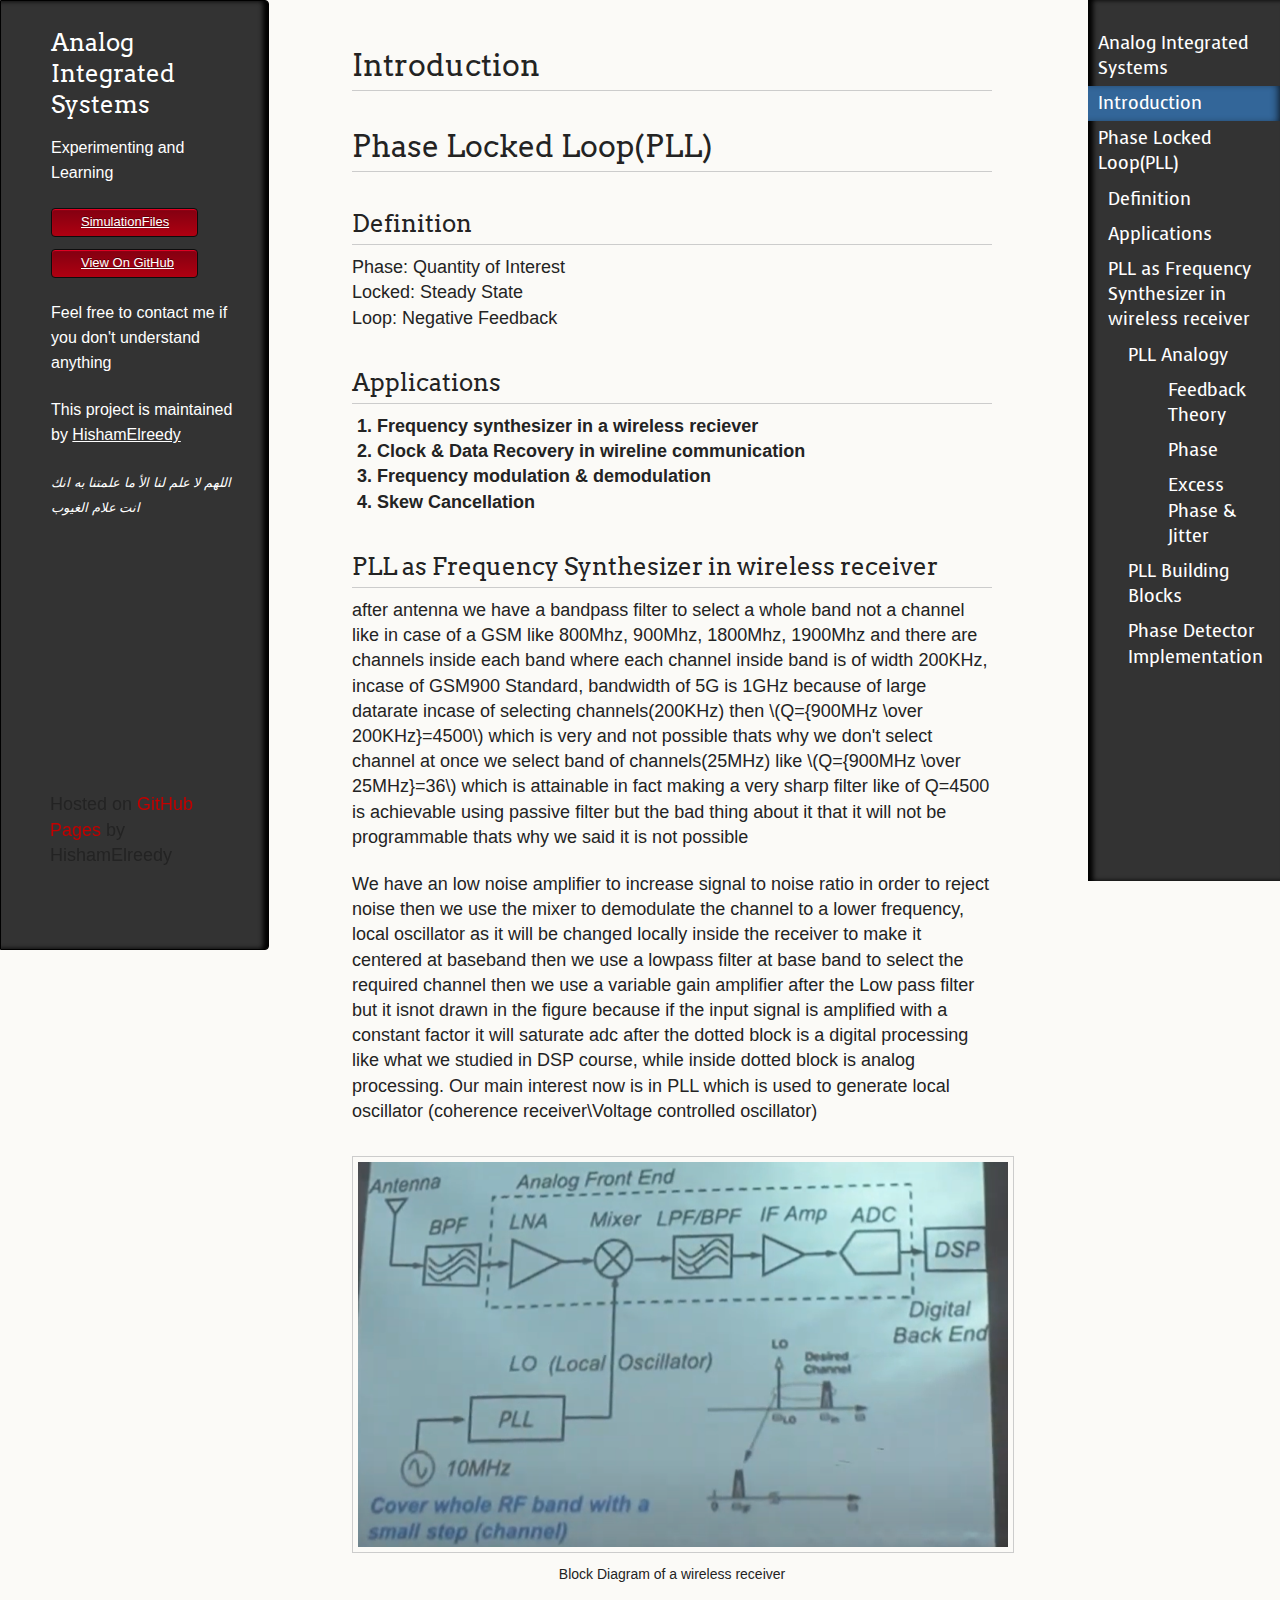
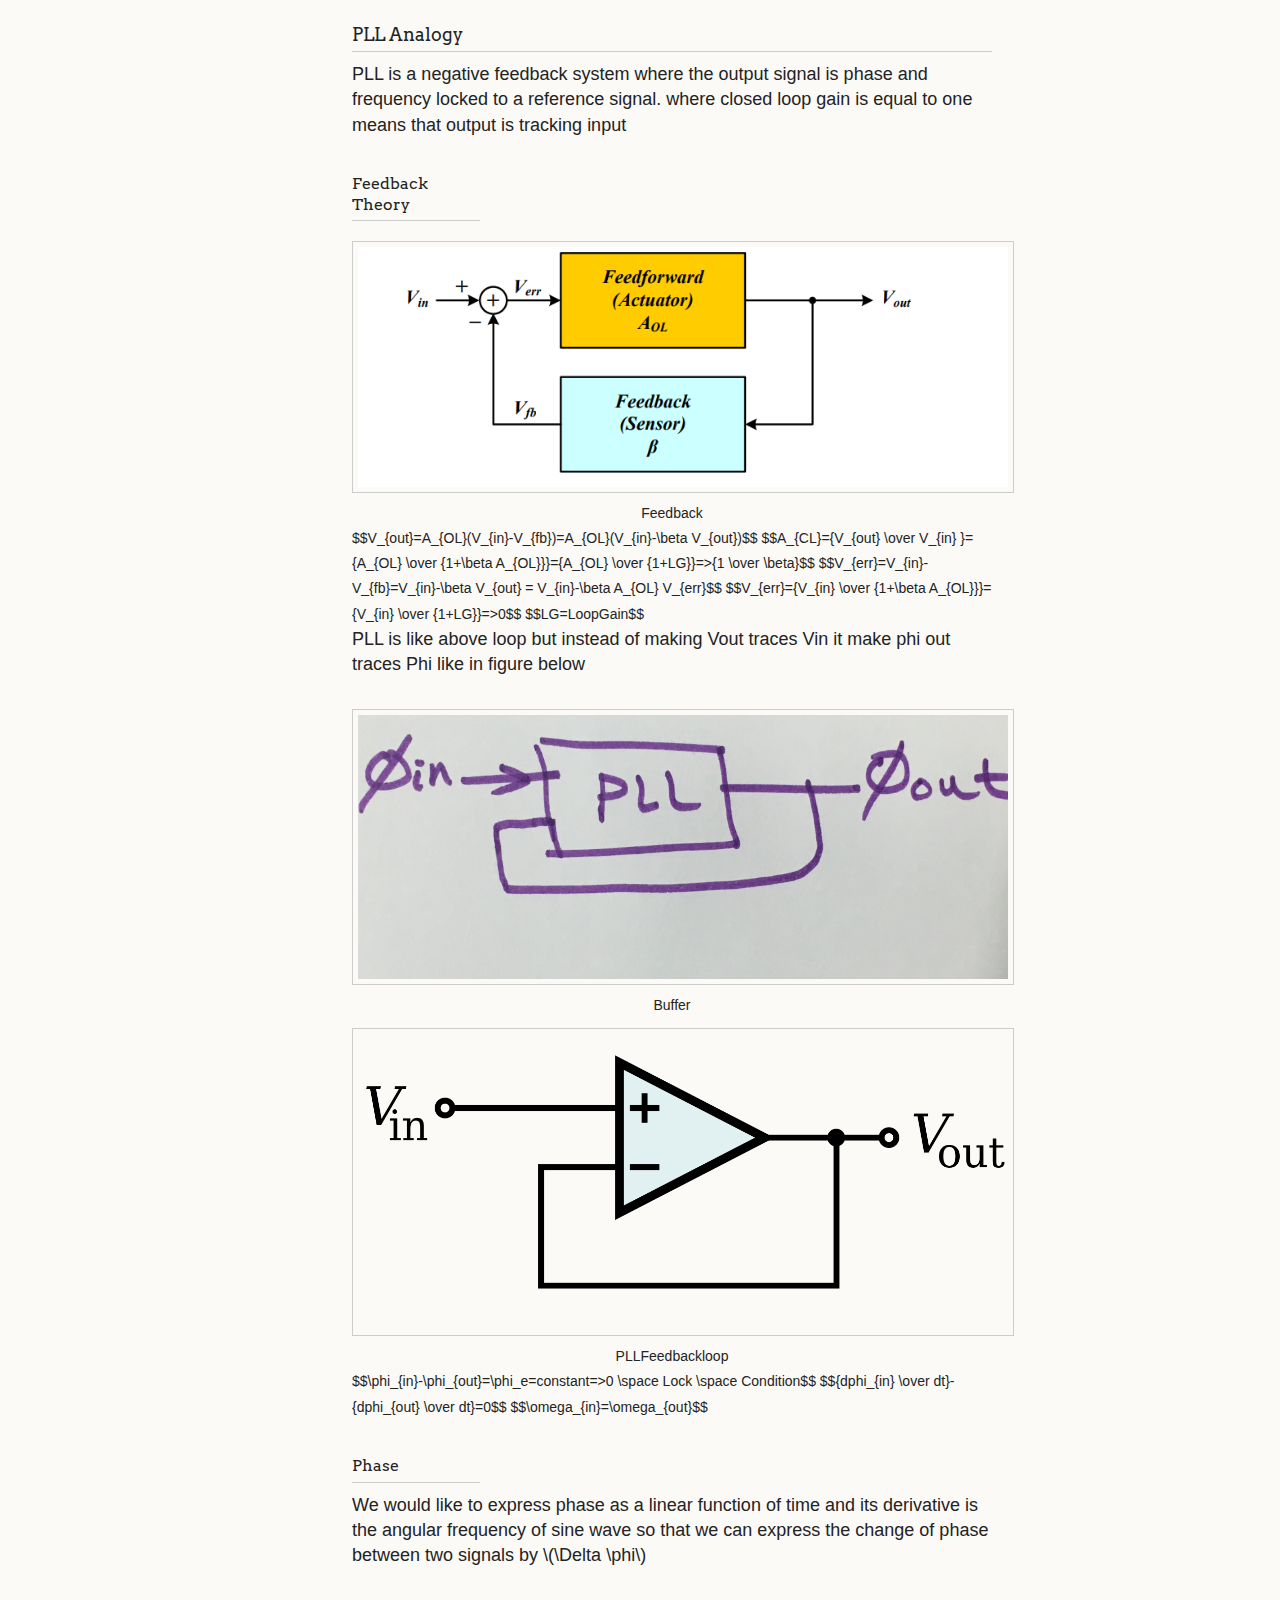
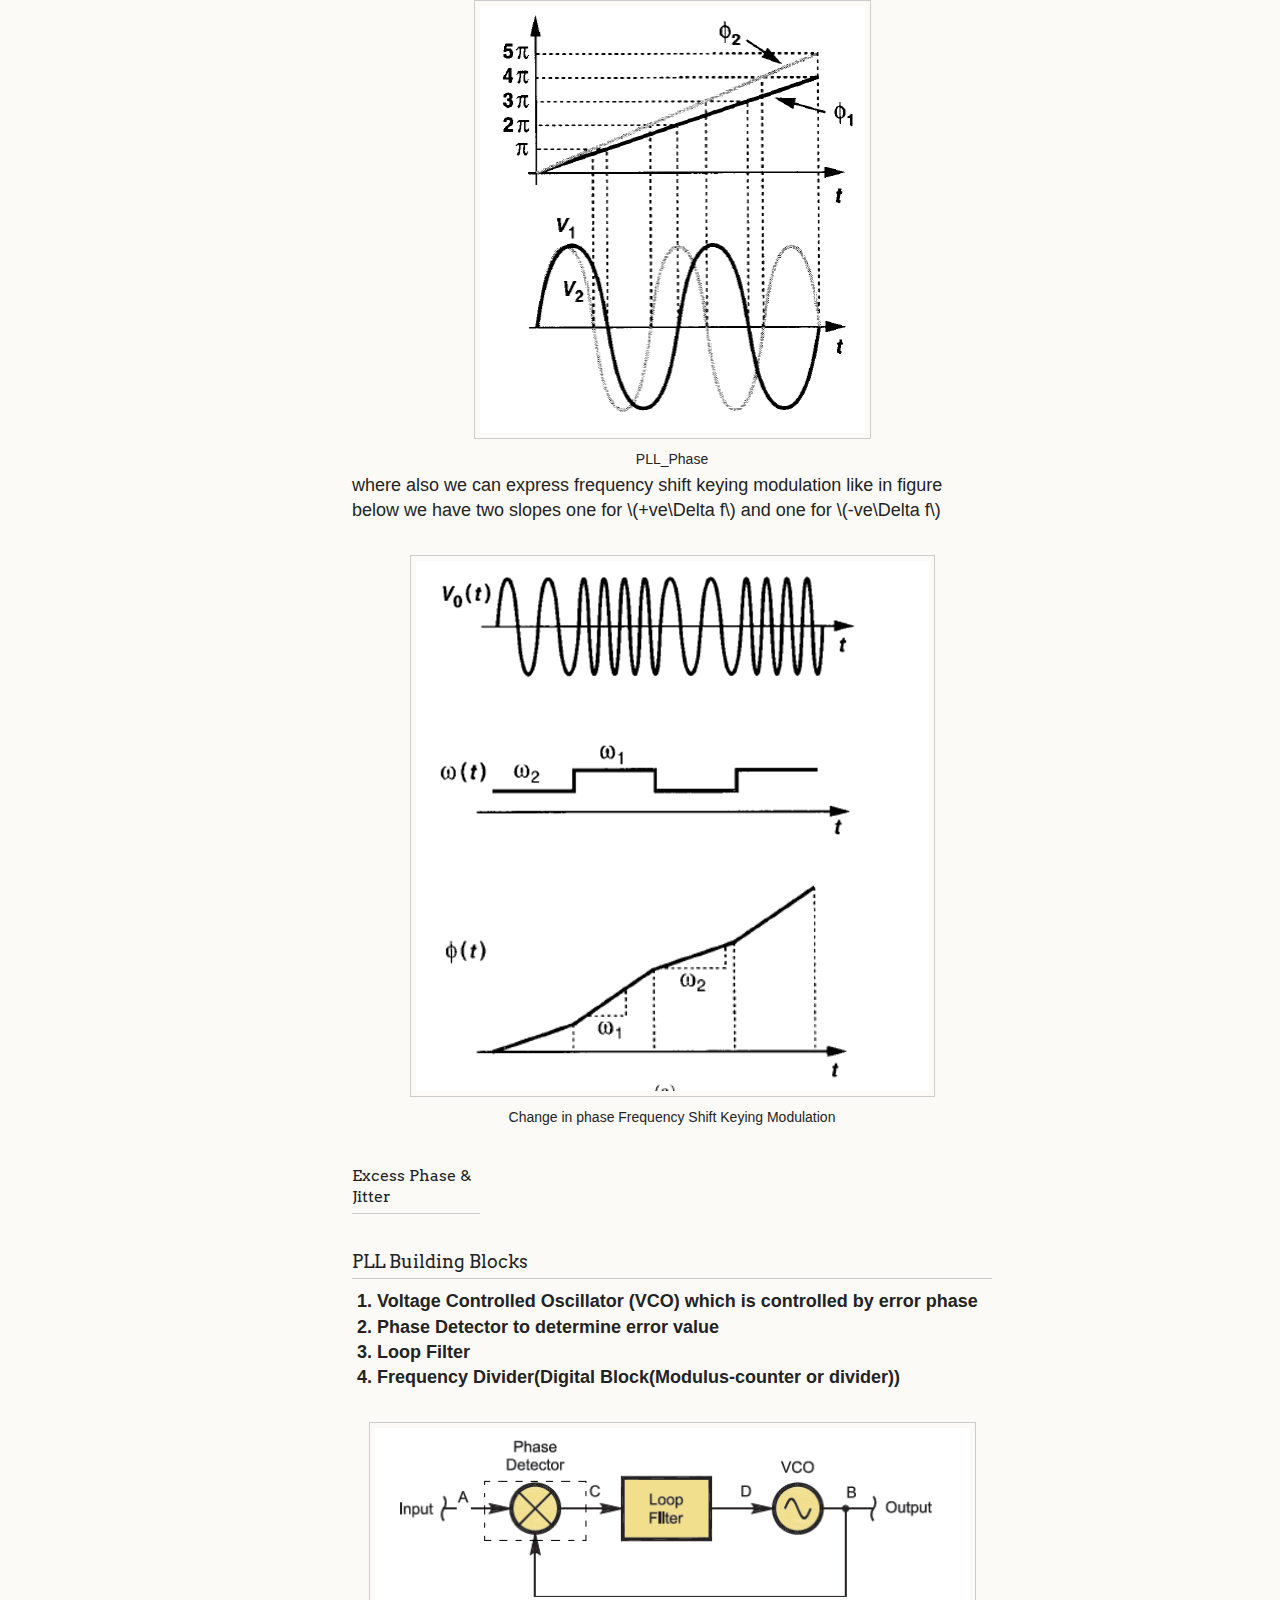
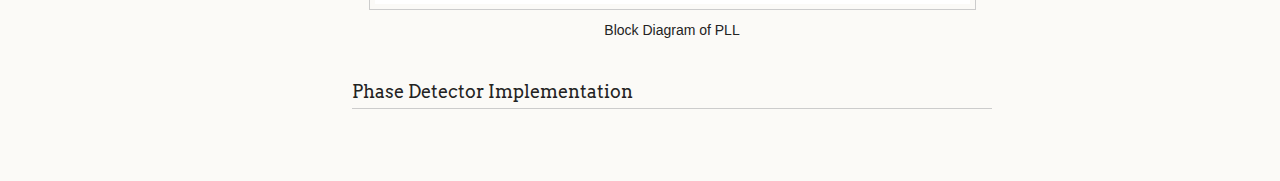
==== commit f8e1e40d: "update" ====
--- a/index.html
+++ b/index.html
@@ -151,6 +151,21 @@
         </figure>
         <h4>Excess Phase & Jitter</h4>
         <p>
+
+        </p>
+        <h3>PLL Building Blocks</h3>
+        <ol>
+            <li>Voltage Controlled Oscillator (VCO) which is controlled by error phase</li>
+            <li>Phase Detector to determine error value</li>
+            <li>Loop Filter</li>
+            <li>Frequency Divider(Digital Block(Modulus-counter or divider))</li>
+        </ol>
+        <figure>
+            <img src="images/pll.png"/>
+            <figcaption>Block Diagram of PLL</figcaption>
+        </figure>
+        <h3>Phase Detector Implementation</h3>
+        <p>
             
         </p>
     </section>
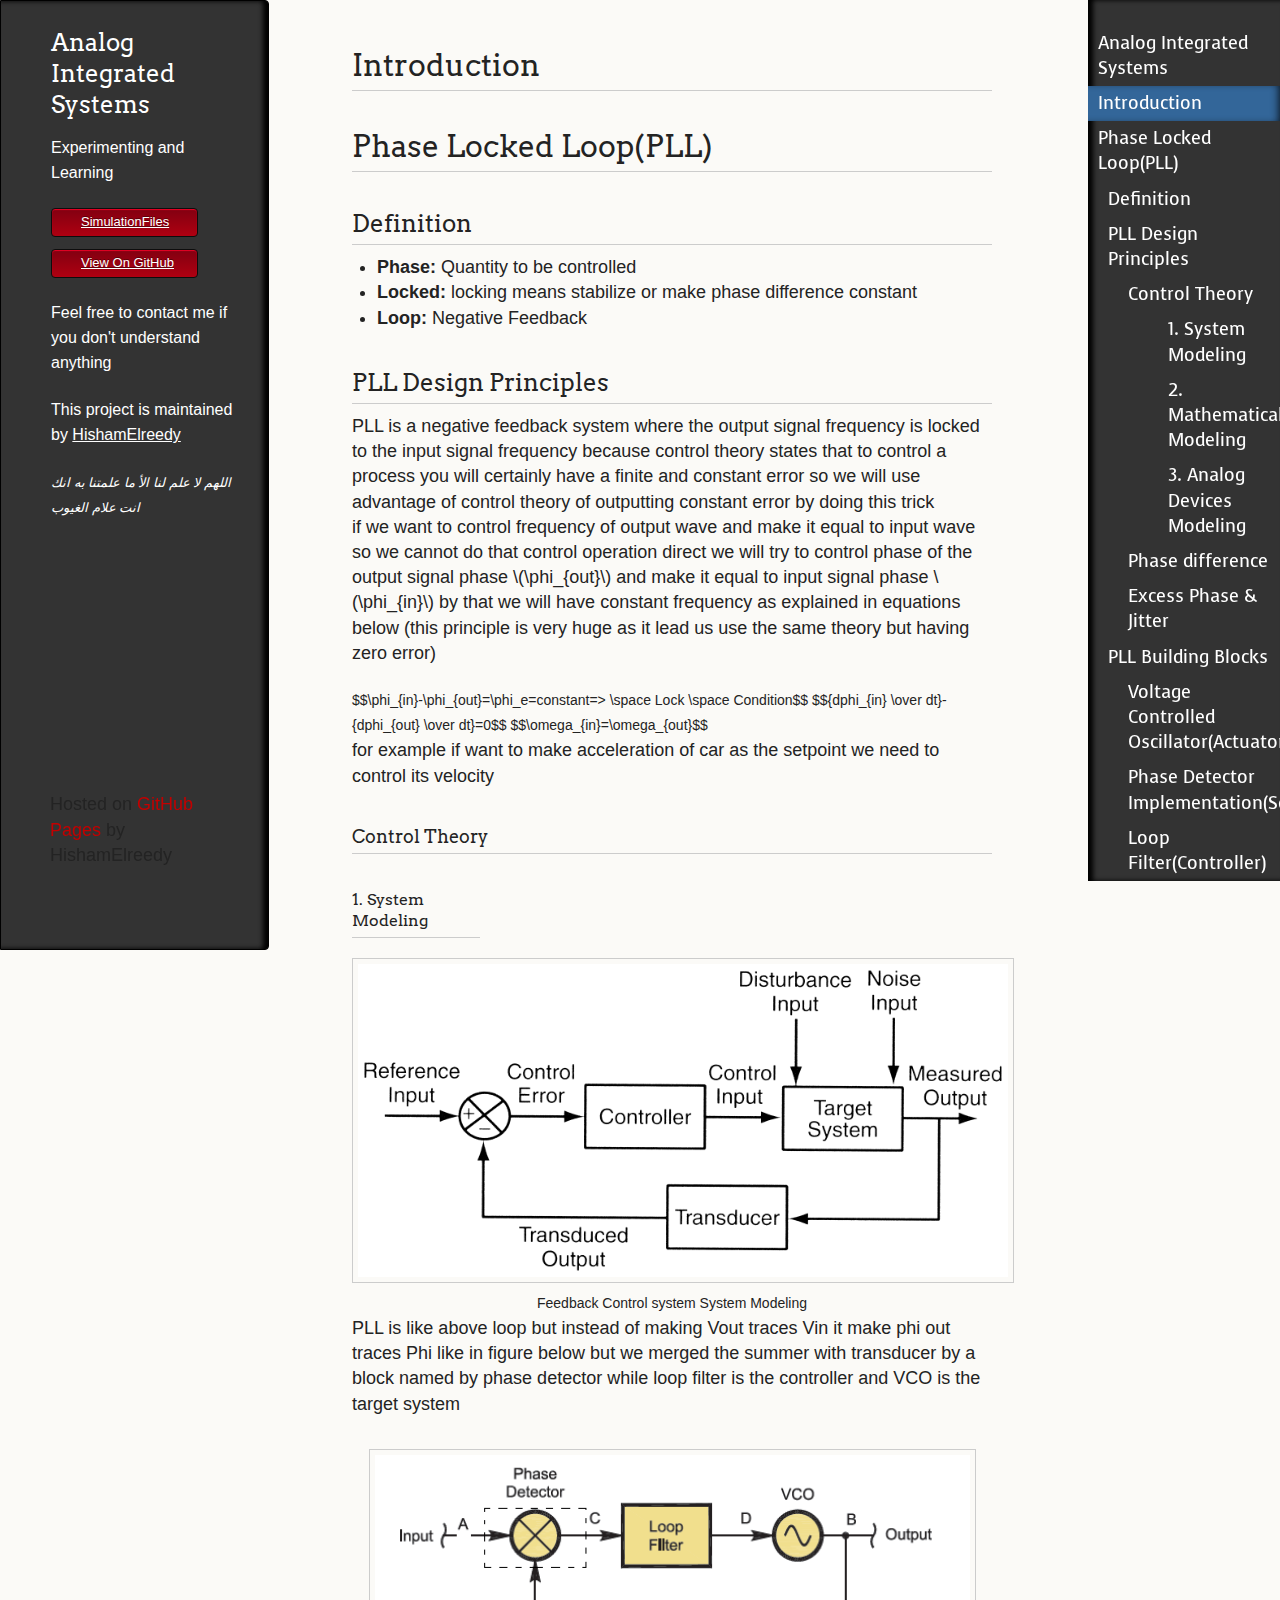
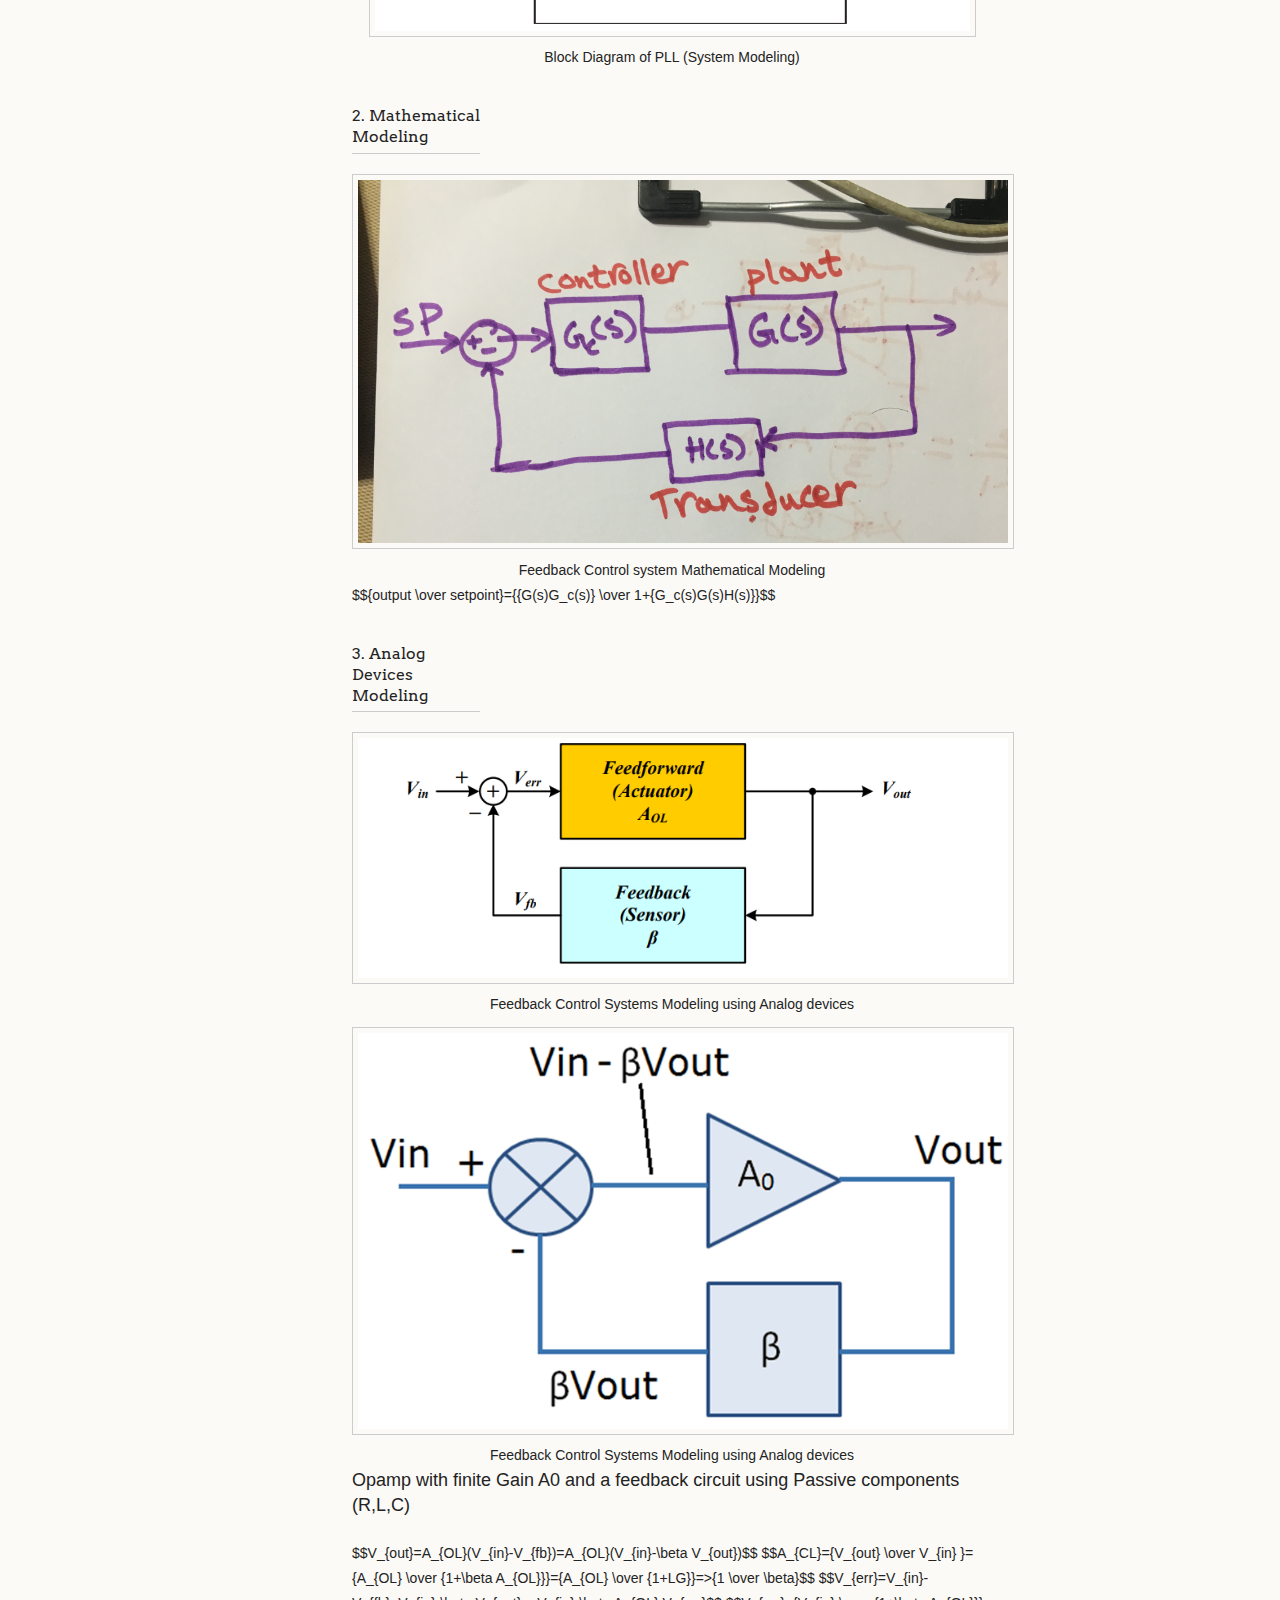
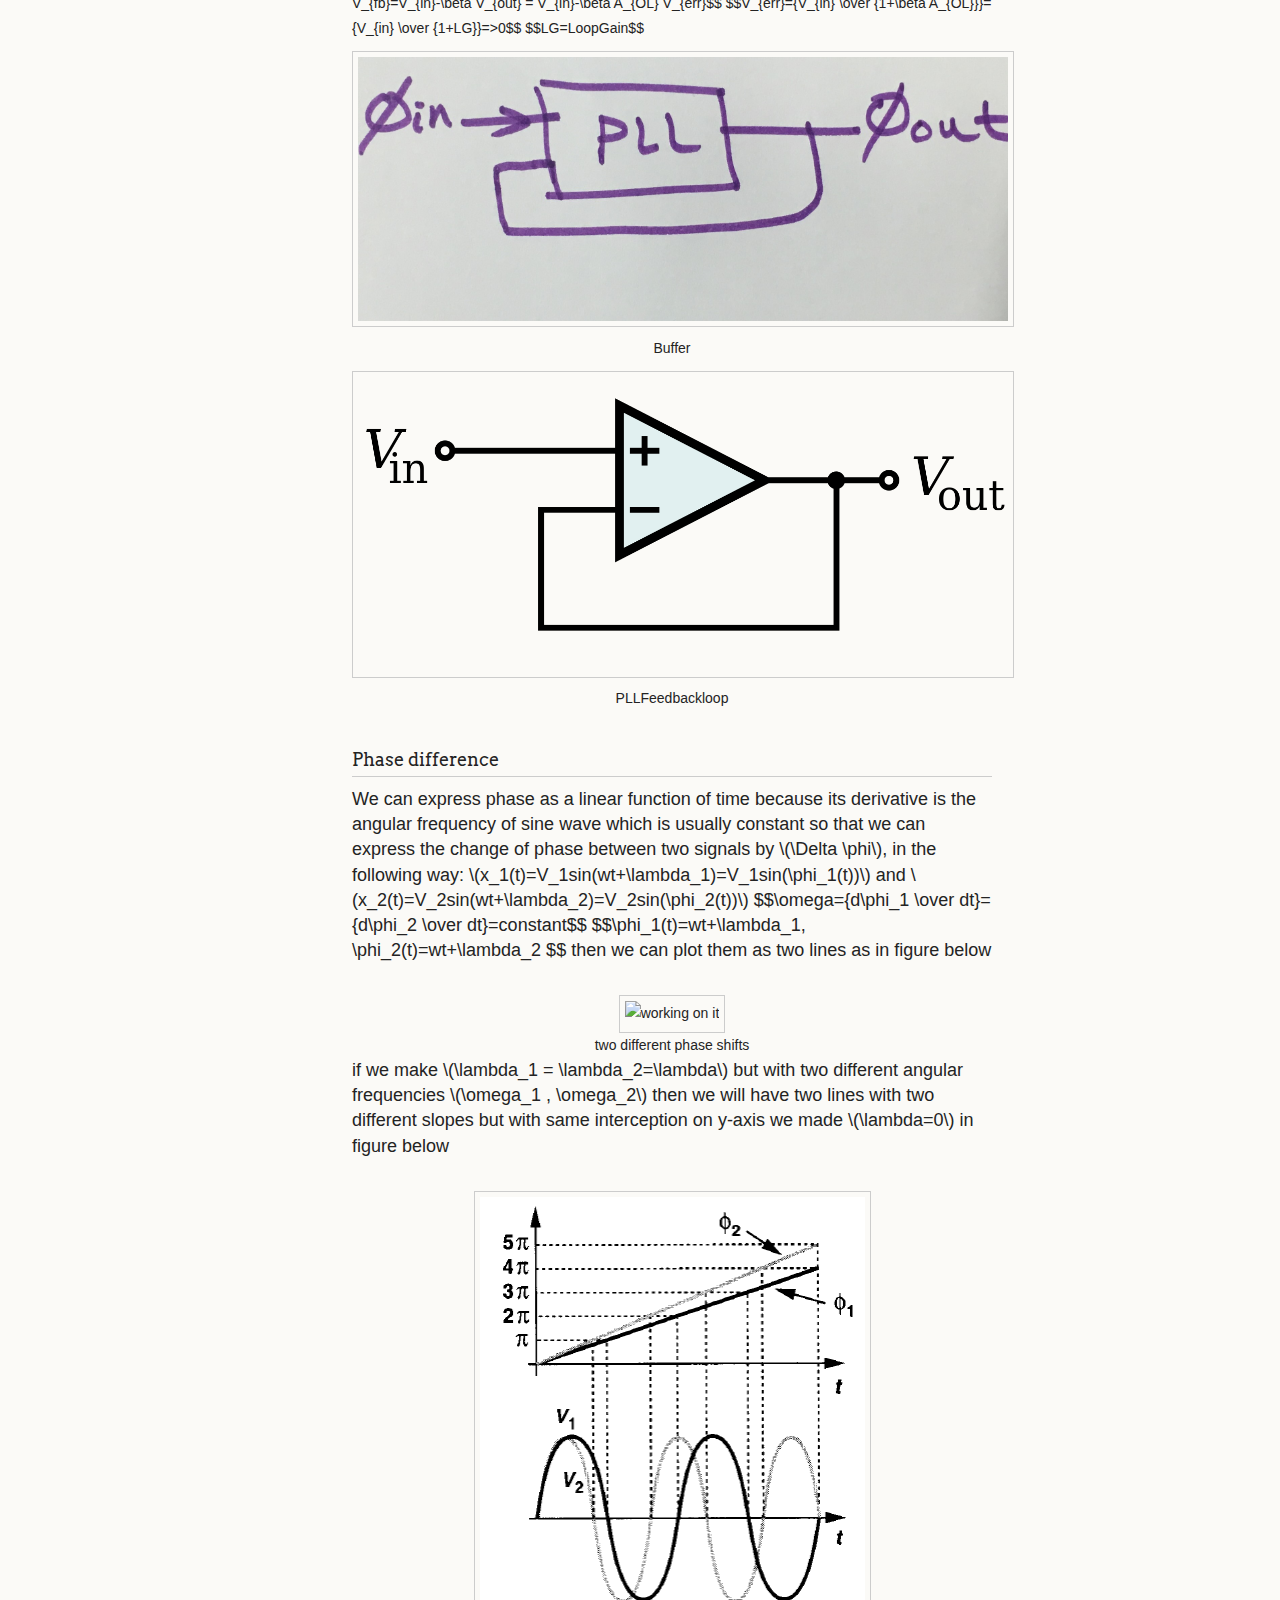
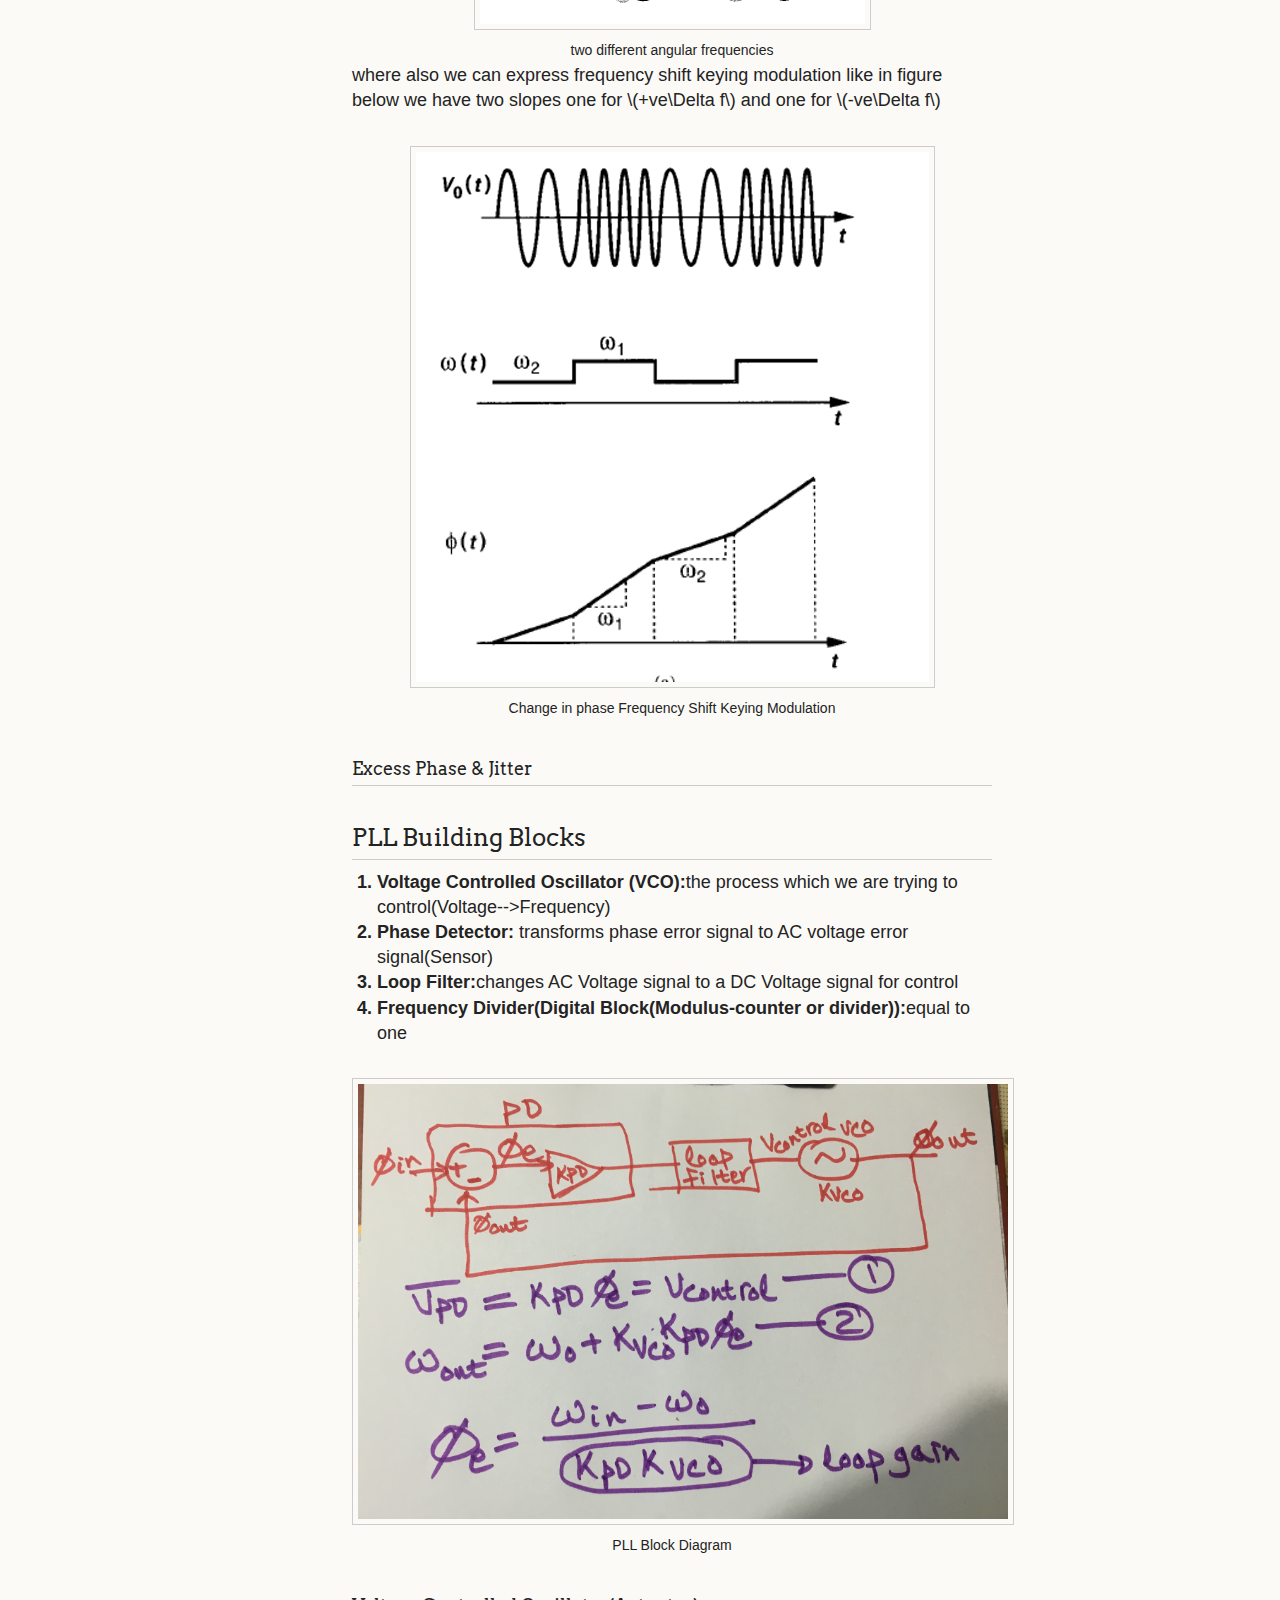
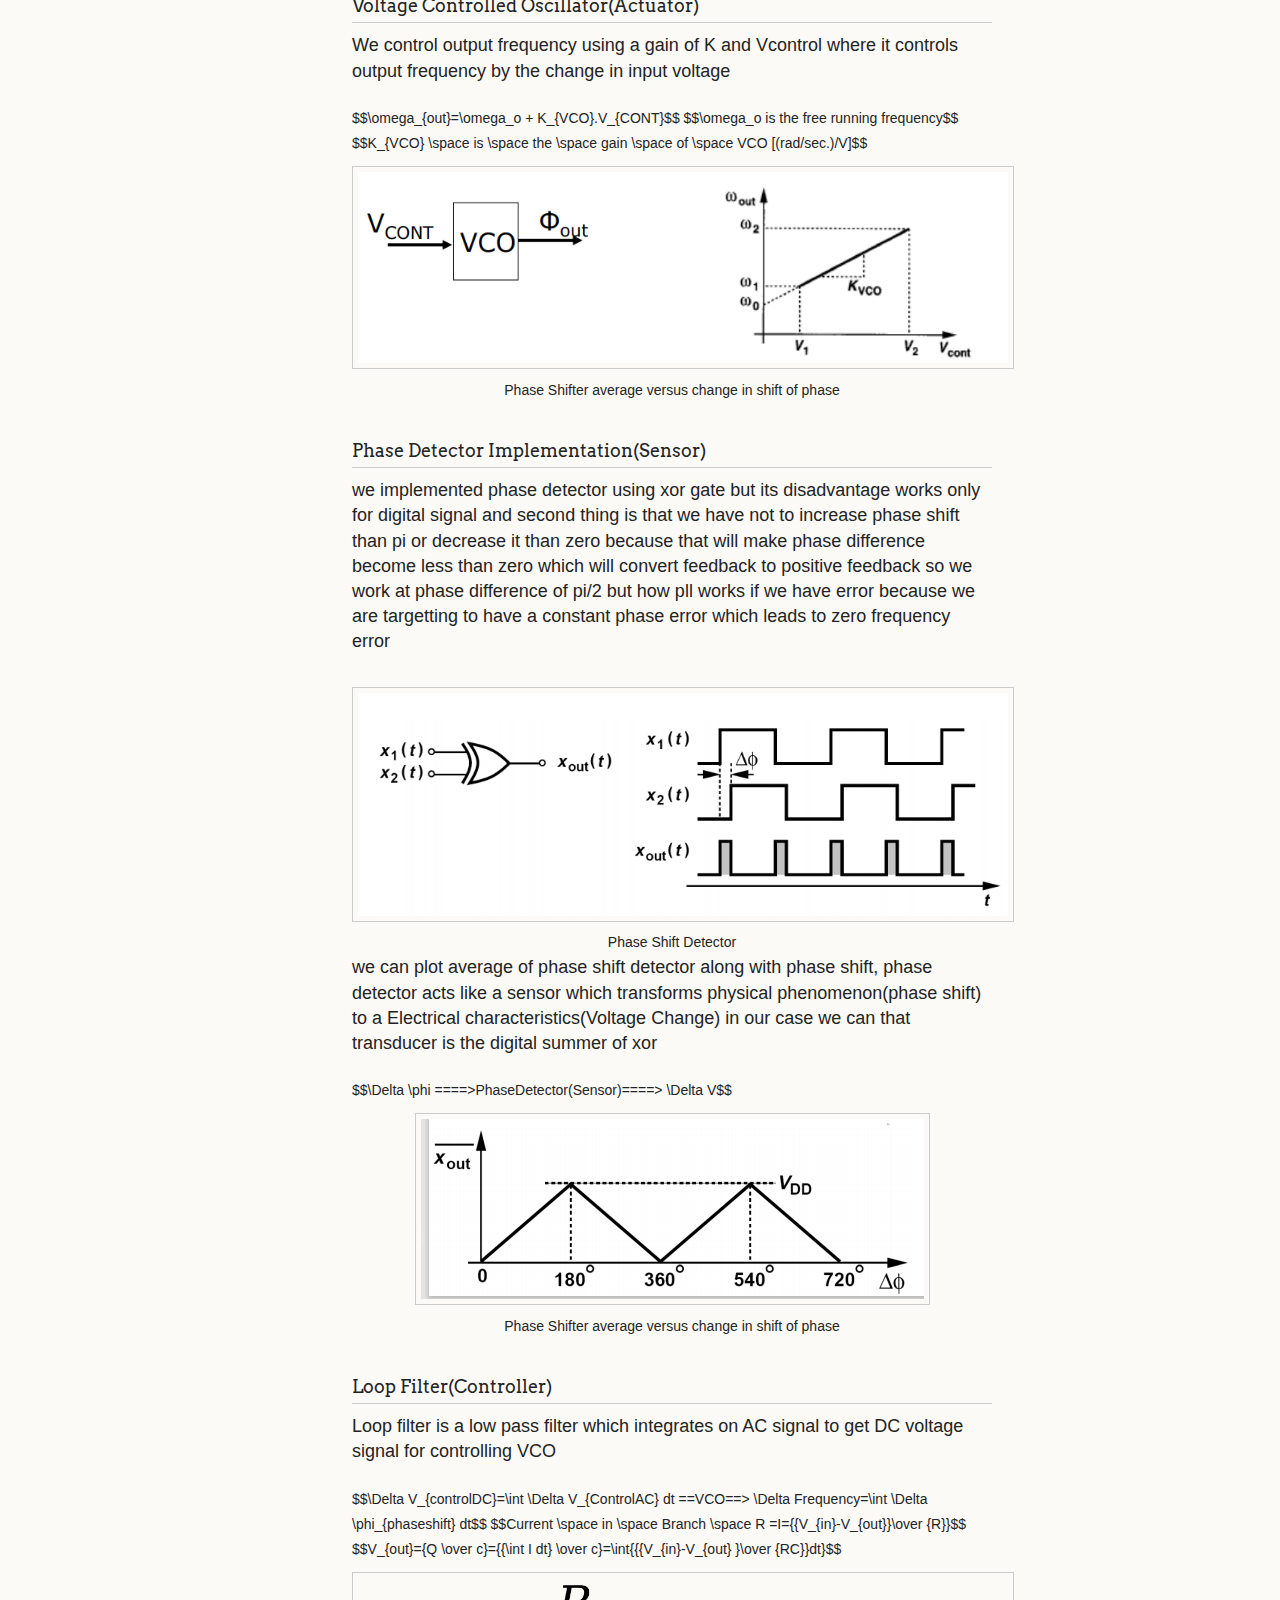
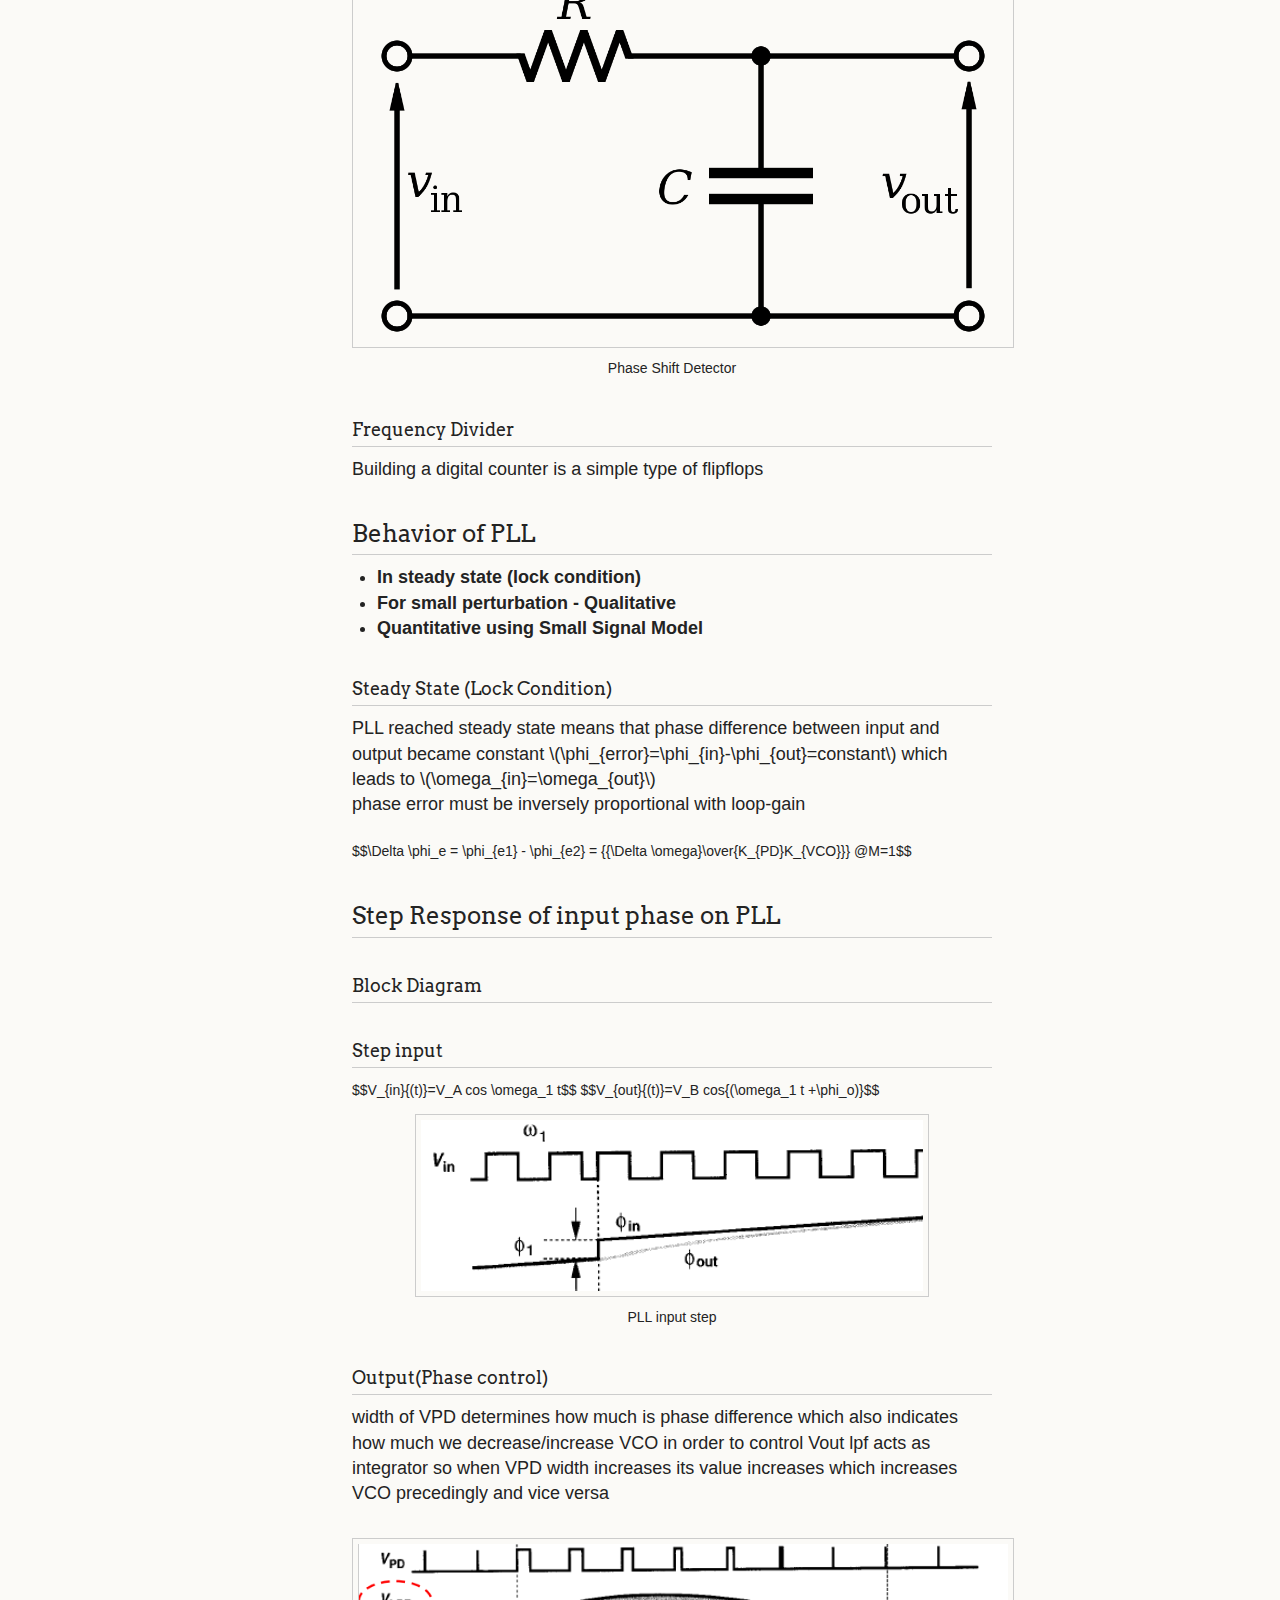
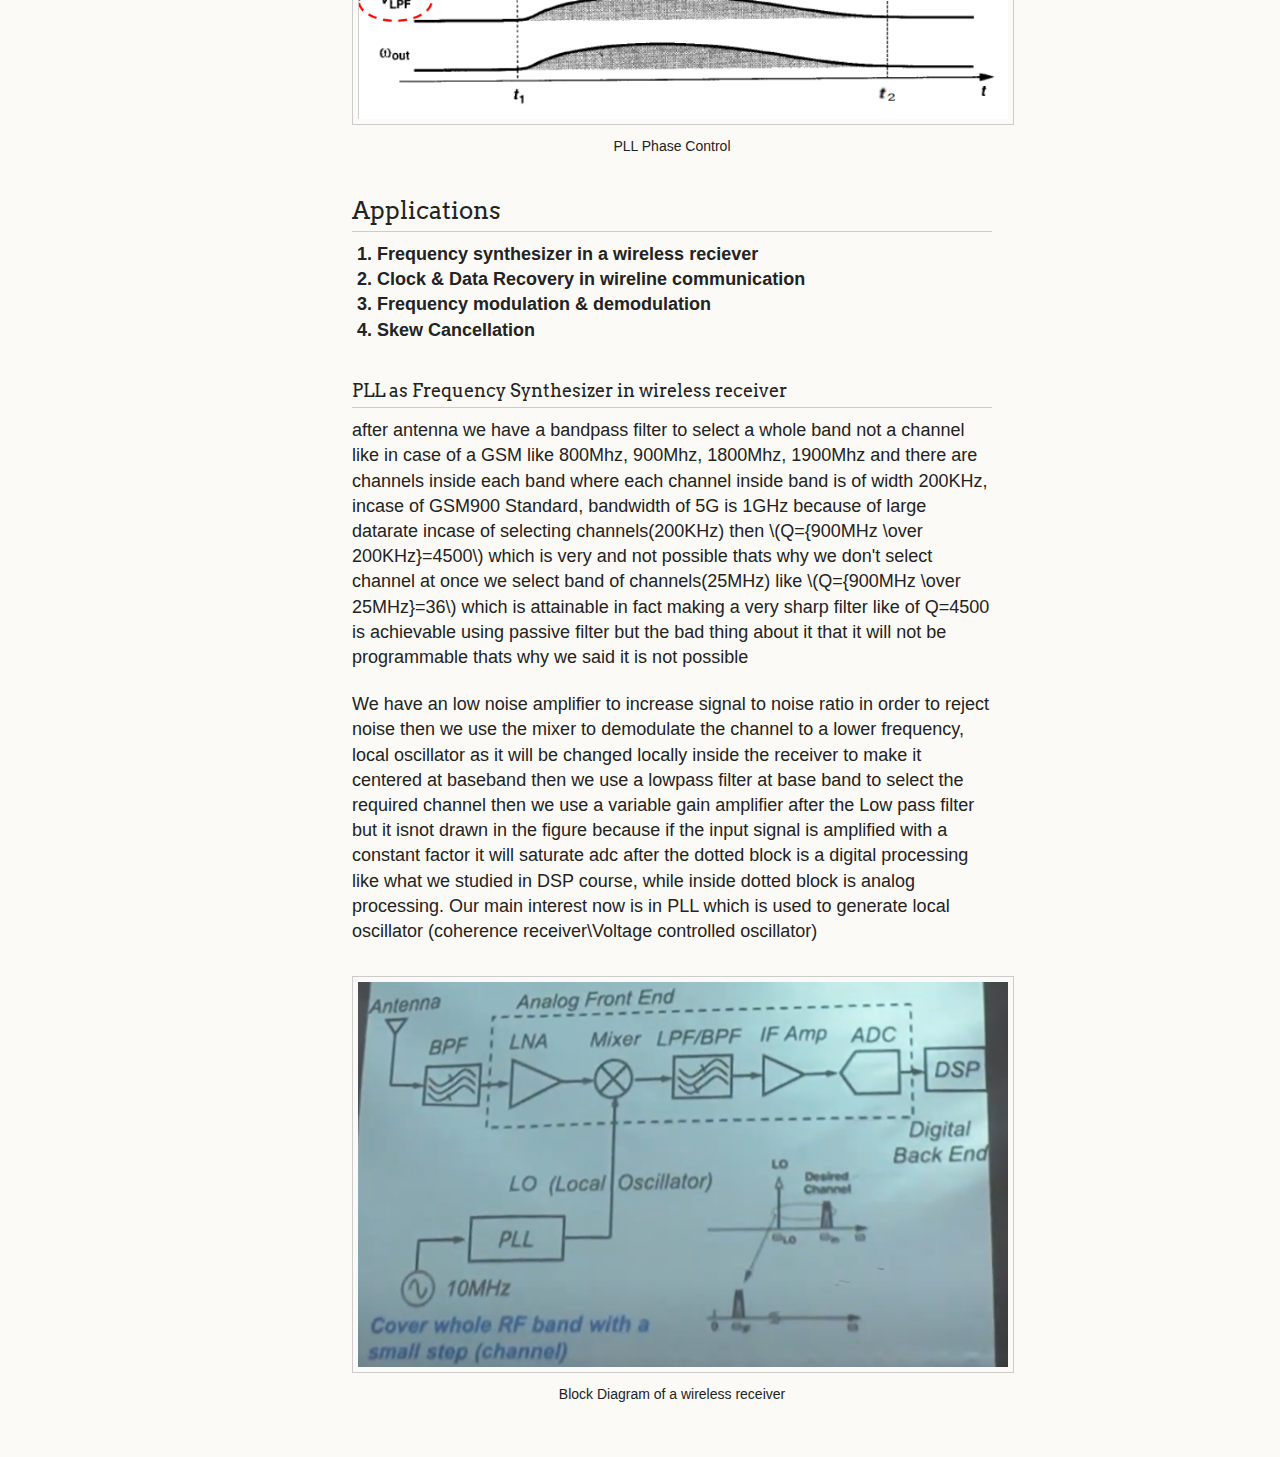
==== commit 55cccb6a: "updateall" ====
--- a/index.html
+++ b/index.html
@@ -62,11 +62,200 @@
         <h1>Introduction</h1>
         <h1>Phase Locked Loop(PLL)</h1>
         <h2>Definition</h2>
-        <p>
-            Phase: Quantity of Interest<br/>
-            Locked: Steady State<br/>
-            Loop: Negative Feedback<br/>
-        </p>
+        <ul>
+            <li>Phase: <span class="notbold">Quantity to be controlled</span></li>
+            <li>Locked: <span class="notbold">locking means stabilize or make phase difference constant</span></li>
+            <li>Loop: <span class="notbold">Negative Feedback</span></li>
+        </ul>
+        <h2>PLL Design Principles</h2>
+        <p>
+            PLL is a negative feedback system where the output signal frequency 
+            is locked to the input signal frequency because control theory states that 
+            to control a process you will certainly have a finite and constant error so we 
+            will use advantage of control theory of outputting constant error by doing this trick<br/>
+            if we want to control frequency of output wave and make it equal to input wave so we cannot do
+            that control operation direct we will try to control phase of the output signal phase \(\phi_{out}\)
+            and make it equal to input signal phase \(\phi_{in}\) by that we will have constant frequency as explained
+            in equations below (this principle is very huge as it lead us use the same theory but having zero error) 
+        </p>
+        $$\phi_{in}-\phi_{out}=\phi_e=constant=> \space Lock \space Condition$$
+        $${dphi_{in} \over dt}-{dphi_{out} \over dt}=0$$
+        $$\omega_{in}=\omega_{out}$$
+        <p>for example if want to make acceleration of car as the setpoint we need to control its velocity</p>
+        <h3>Control Theory</h3>
+        <h4>1. System Modeling</h4>
+        <figure>
+            <img src="images/controlsystem.png"/>
+            <figcaption>Feedback Control system System Modeling</figcaption>
+        </figure>
+        <p>
+            PLL is like above loop but instead of making Vout traces Vin it make phi out traces Phi
+            like in figure below but we merged the summer with transducer by a block named by phase detector
+            while loop filter is the controller and VCO is the target system
+        </p>
+        <figure>
+            <img src="images/pll.png"/>
+            <figcaption>Block Diagram of PLL (System Modeling)</figcaption>
+        </figure>
+        <h4>2. Mathematical Modeling</h4>
+        <figure>
+            <img src="images/mathematicalmodel.JPG"/>
+            <figcaption>Feedback Control system Mathematical Modeling</figcaption>
+        </figure>
+        $${output \over setpoint}={{G(s)G_c(s)} \over 1+{G_c(s)G(s)H(s)}}$$  
+        <h4>3. Analog Devices Modeling</h4>
+        <figure>
+            <img src="images/feedback.png"/>
+            <figcaption>Feedback Control Systems Modeling using Analog devices</figcaption>
+        </figure> 
+        <figure>
+            <img src="images/analogcontrol.png"/>
+            <figcaption>Feedback Control Systems Modeling using Analog devices</figcaption>
+        </figure>  
+        <p>
+            Opamp with finite Gain A0 and a feedback circuit using Passive components (R,L,C)
+        </p> 
+        $$V_{out}=A_{OL}(V_{in}-V_{fb})=A_{OL}(V_{in}-\beta V_{out})$$
+        $$A_{CL}={V_{out} \over V_{in} }= {A_{OL} \over {1+\beta A_{OL}}}={A_{OL} \over {1+LG}}=>{1 \over \beta}$$
+        $$V_{err}=V_{in}-V_{fb}=V_{in}-\beta V_{out} = V_{in}-\beta A_{OL} V_{err}$$
+        $$V_{err}={V_{in} \over {1+\beta A_{OL}}}={V_{in} \over {1+LG}}=>0$$
+        $$LG=LoopGain$$
+        <figure>
+            <img src="images/pllfeedback.JPG"/>
+            <figcaption>Buffer</figcaption>
+        </figure>
+        <figure>
+            <img src="images/buffer.png"/>
+            <figcaption>PLLFeedbackloop</figcaption>
+        </figure>
+        <h3>Phase difference</h3>
+        <p>
+            We can express phase as a linear function of time because its derivative is the angular frequency of sine wave 
+            which is usually constant
+            so that we can express the change of phase between two signals by \(\Delta \phi\), 
+            in the following way: \(x_1(t)=V_1sin(wt+\lambda_1)=V_1sin(\phi_1(t))\) and \(x_2(t)=V_2sin(wt+\lambda_2)=V_2sin(\phi_2(t))\)
+            $$\omega={d\phi_1 \over dt}={d\phi_2 \over dt}=constant$$
+            $$\phi_1(t)=wt+\lambda_1, \phi_2(t)=wt+\lambda_2 $$ then we can plot them as two lines as in figure below
+        </p>
+        <figure>
+            <img src="" alt="working on it"/>
+            <figcaption>two different phase shifts</figcaption>
+        </figure>
+        <p>
+            if we make \(\lambda_1 = \lambda_2=\lambda\) but with two different angular frequencies \(\omega_1 , \omega_2\) 
+            then we will have two lines with two different slopes but with same interception on y-axis we made \(\lambda=0\)
+            in figure below<br/>
+        </p>
+        <figure>
+            <img src="images/pllphase.png"/>
+            <figcaption>two different angular frequencies</figcaption>
+        </figure>
+        <p>
+            where also we can express frequency shift keying modulation like in figure below we have two slopes one
+            for \(+ve\Delta f\) and one for \(-ve\Delta f\)
+        </p>
+        <figure>
+            <img src="images/fsk_signal.png"/>
+            <figcaption>Change in phase Frequency Shift Keying Modulation</figcaption>
+        </figure>
+        <h3>Excess Phase & Jitter</h3>
+        <p>
+
+        </p>
+        <h2>PLL Building Blocks</h2>
+        <ol>
+            <li>Voltage Controlled Oscillator (VCO):<span class="notbold">the process which we are trying to control(Voltage-->Frequency)</span></li>
+            <li>Phase Detector:<span class="notbold"> transforms phase error signal to AC voltage error signal(Sensor)</span></li>
+            <li>Loop Filter:<span class="notbold">changes AC Voltage signal to a DC Voltage signal for control </span></li>
+            <li>Frequency Divider(Digital Block(Modulus-counter or divider)):<span class="notbold">equal to one</span></li>
+        </ol>
+        <figure>
+            <img src="images/controlpllanalysis.JPG"/>
+            <figcaption>PLL Block Diagram</figcaption>
+        </figure>
+        <h3>Voltage Controlled Oscillator(Actuator)</h3>
+        <p>
+            We control output frequency using a gain of K and Vcontrol where it controls output frequency by the change in 
+            input voltage 
+        </p>
+        $$\omega_{out}=\omega_o + K_{VCO}.V_{CONT}$$
+        $$\omega_o is the free running frequency$$
+        $$K_{VCO} \space is \space the \space gain \space of \space VCO [(rad/sec.)/V]$$
+        <figure>
+            <img src="images/vco.png"/>
+            <figcaption>Phase Shifter average versus change in shift of phase</figcaption>
+        </figure>
+        <h3>Phase Detector Implementation(Sensor)</h3>
+        <p>
+            we implemented phase detector using xor gate but its disadvantage works only for digital signal and second
+            thing is that we have not to increase phase shift than pi or decrease it than zero because that will make 
+            phase difference become less than zero which will convert feedback to positive feedback so we work at phase 
+            difference of pi/2 but how pll works if we have error because we are targetting to have a constant phase error
+            which leads to zero frequency error
+        </p>
+        <figure>
+            <img src="images/phaseshiftdetector.png"/>
+            <figcaption>Phase Shift Detector</figcaption>
+        </figure>
+        <p>
+            we can plot average of phase shift detector along with phase shift, phase detector acts like a sensor which transforms
+            physical phenomenon(phase shift) to a Electrical characteristics(Voltage Change) in our case we can that transducer is 
+            the digital summer of xor 
+        </p>
+        $$\Delta \phi ====>PhaseDetector(Sensor)====> \Delta V$$
+        <figure>
+            <img src="images/averageofphaseshifter.png"/>
+            <figcaption>Phase Shifter average versus change in shift of phase</figcaption>
+        </figure>
+        <h3>Loop Filter(Controller)</h3>
+        <p>
+            Loop filter is a low pass filter which integrates on AC signal to get DC voltage signal for controlling VCO
+        </p>
+        $$\Delta V_{controlDC}=\int \Delta V_{ControlAC} dt ==VCO==> \Delta Frequency=\int \Delta \phi_{phaseshift} dt$$
+        $$Current \space in \space Branch \space R =I={{V_{in}-V_{out}}\over {R}}$$ 
+        $$V_{out}={Q \over c}={{\int I dt} \over c}=\int{{{V_{in}-V_{out} }\over {RC}}dt}$$
+        <figure>
+            <img src="images/analoglpfrc.png"/>
+            <figcaption>Phase Shift Detector</figcaption>
+        </figure>
+        <h3>Frequency Divider</h3>
+        <p>
+            Building a digital counter is a simple type of flipflops
+        </p>
+        
+        <h2>Behavior of PLL</h2>
+        <ul>
+            <li>In steady state (lock condition)</li>
+            <li>For small perturbation - Qualitative</li>
+            <li>Quantitative using Small Signal Model</li>
+        </ul>
+        <h3>Steady State (Lock Condition)</h3>
+        <p>
+            PLL reached steady state means that phase difference between input and output became constant
+            \(\phi_{error}=\phi_{in}-\phi_{out}=constant\) which leads to \(\omega_{in}=\omega_{out}\)<br/>
+            phase error must be inversely proportional with loop-gain
+        </p>
+        $$\Delta \phi_e = \phi_{e1} - \phi_{e2} = {{\Delta \omega}\over{K_{PD}K_{VCO}}} @M=1$$
+        <h2>Step Response of input phase on PLL</h2>
+        <h3>Block Diagram</h3>
+        
+        <h3>Step input</h3>
+        $$V_{in}{(t)}=V_A cos \omega_1 t$$
+        $$V_{out}{(t)}=V_B cos{(\omega_1 t +\phi_o)}$$
+        <figure>
+            <img src="images/inputstep.png"/>
+            <figcaption>PLL input step</figcaption>
+        </figure>
+        <h3>Output(Phase control)</h3>
+        <p>
+            width of VPD determines how much is phase difference which also indicates how much we decrease/increase VCO in order
+            to control Vout lpf acts as integrator so when VPD width increases its value increases which increases VCO precedingly
+            and vice versa
+        </p>
+        <figure>
+            <img src="images/pllphasecontrol.png"/>
+            <figcaption>PLL Phase Control</figcaption>
+        </figure>
         <h2>Applications</h2>
         <ol>
             <li>Frequency synthesizer in a wireless reciever</li>
@@ -74,7 +263,7 @@
             <li>Frequency modulation & demodulation</li>
             <li>Skew Cancellation</li>
         </ol>
-        <h2>PLL as Frequency Synthesizer in wireless receiver</h2>
+        <h3>PLL as Frequency Synthesizer in wireless receiver</h3>
         <p>
             after antenna we have a bandpass filter to select a whole band not a channel like in case of a GSM like 800Mhz,
             900Mhz, 1800Mhz, 1900Mhz and there are channels inside each band where each channel inside band is of width 200KHz,
@@ -101,73 +290,6 @@
             <img src="images/wirelessreceiverblockdiagram.png"/>
             <figcaption>Block Diagram of a wireless receiver</figcaption>
         </figure>  
-        <h3>PLL Analogy</h3>
-        <p>
-            PLL is a negative feedback system where the output signal is phase and frequency 
-            locked to a reference signal. where closed loop gain is equal to one means that output
-            is tracking input
-        </p>
-        <h4>Feedback Theory</h4>
-        <figure>
-            <img src="images/feedback.png"/>
-            <figcaption>Feedback</figcaption>
-        </figure> 
-        $$V_{out}=A_{OL}(V_{in}-V_{fb})=A_{OL}(V_{in}-\beta V_{out})$$
-        $$A_{CL}={V_{out} \over V_{in} }= {A_{OL} \over {1+\beta A_{OL}}}={A_{OL} \over {1+LG}}=>{1 \over \beta}$$
-        $$V_{err}=V_{in}-V_{fb}=V_{in}-\beta V_{out} = V_{in}-\beta A_{OL} V_{err}$$
-        $$V_{err}={V_{in} \over {1+\beta A_{OL}}}={V_{in} \over {1+LG}}=>0$$
-        $$LG=LoopGain$$
-        <p>
-            PLL is like above loop but instead of making Vout traces Vin it make phi out traces Phi
-            like in figure below
-        </p>
-        <figure>
-            <img src="images/pllfeedback.JPG"/>
-            <figcaption>Buffer</figcaption>
-        </figure>       
-        <figure>
-            <img src="images/buffer.png"/>
-            <figcaption>PLLFeedbackloop</figcaption>
-        </figure> 
-        $$\phi_{in}-\phi_{out}=\phi_e=constant=>0 \space Lock \space Condition$$
-        $${dphi_{in} \over dt}-{dphi_{out} \over dt}=0$$
-        $$\omega_{in}=\omega_{out}$$
-        <h4>Phase</h4>
-        <p>
-            We would like to express phase as a linear function of time and its derivative is the angular frequency of sine wave
-            so that we can express the change of phase between two signals by \(\Delta \phi\)
-        </p>
-        <figure>
-            <img src="images/pllphase.png"/>
-            <figcaption>PLL_Phase</figcaption>
-        </figure>
-        <p>
-            where also we can express frequency shift keying modulation like in figure below we have two slopes one
-            for \(+ve\Delta f\) and one for \(-ve\Delta f\)
-        </p>
-        <figure>
-            <img src="images/fsk_signal.png"/>
-            <figcaption>Change in phase Frequency Shift Keying Modulation</figcaption>
-        </figure>
-        <h4>Excess Phase & Jitter</h4>
-        <p>
-
-        </p>
-        <h3>PLL Building Blocks</h3>
-        <ol>
-            <li>Voltage Controlled Oscillator (VCO) which is controlled by error phase</li>
-            <li>Phase Detector to determine error value</li>
-            <li>Loop Filter</li>
-            <li>Frequency Divider(Digital Block(Modulus-counter or divider))</li>
-        </ol>
-        <figure>
-            <img src="images/pll.png"/>
-            <figcaption>Block Diagram of PLL</figcaption>
-        </figure>
-        <h3>Phase Detector Implementation</h3>
-        <p>
-            
-        </p>
     </section>
 <footer>
     <p><small>Hosted on <a href="https://www.github.com/hishamelreedy/">GitHub Pages</a> by HishamElreedy</small></p>
--- a/css/style.css
+++ b/css/style.css
@@ -132,4 +132,6 @@
     /* Move the subscripted text down, but only half as far down as the superscript moved up */
     bottom: -0.25em;
   }
-  +  .notbold{
+    font-weight:normal
+}​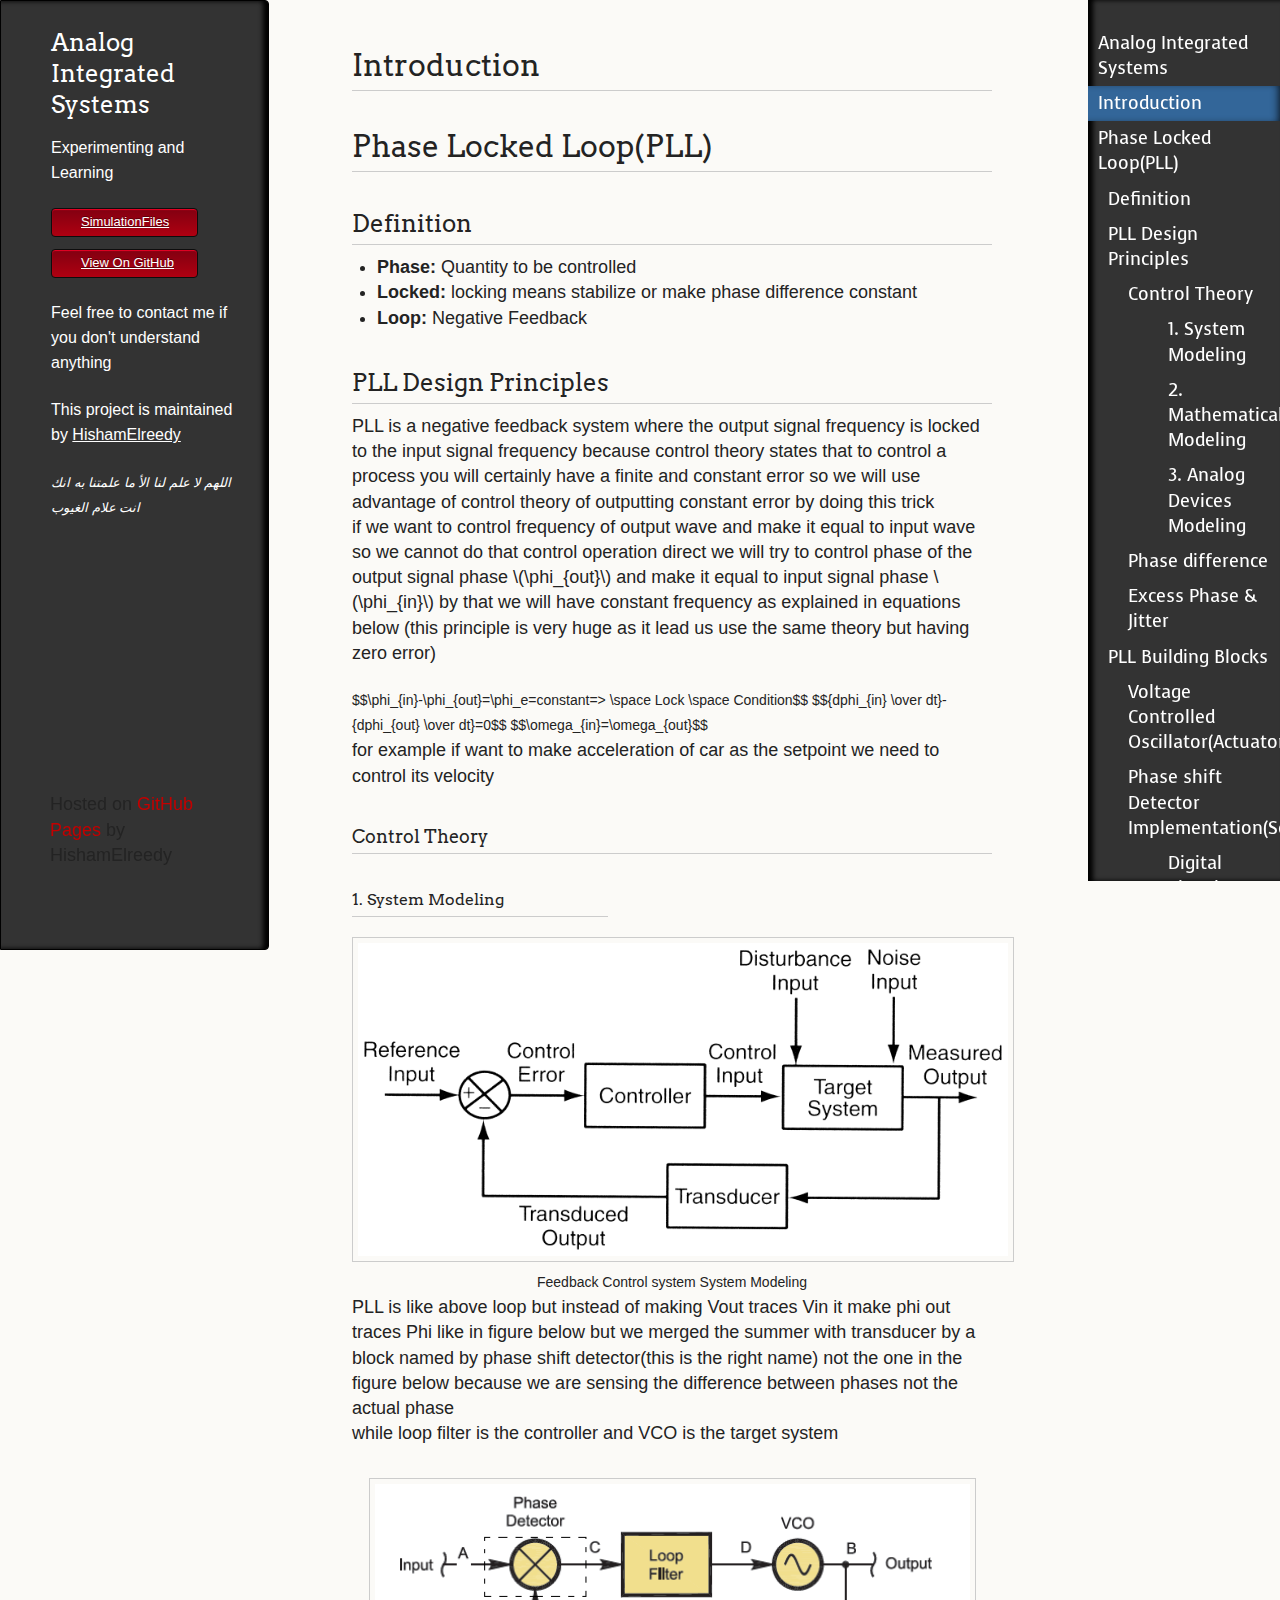
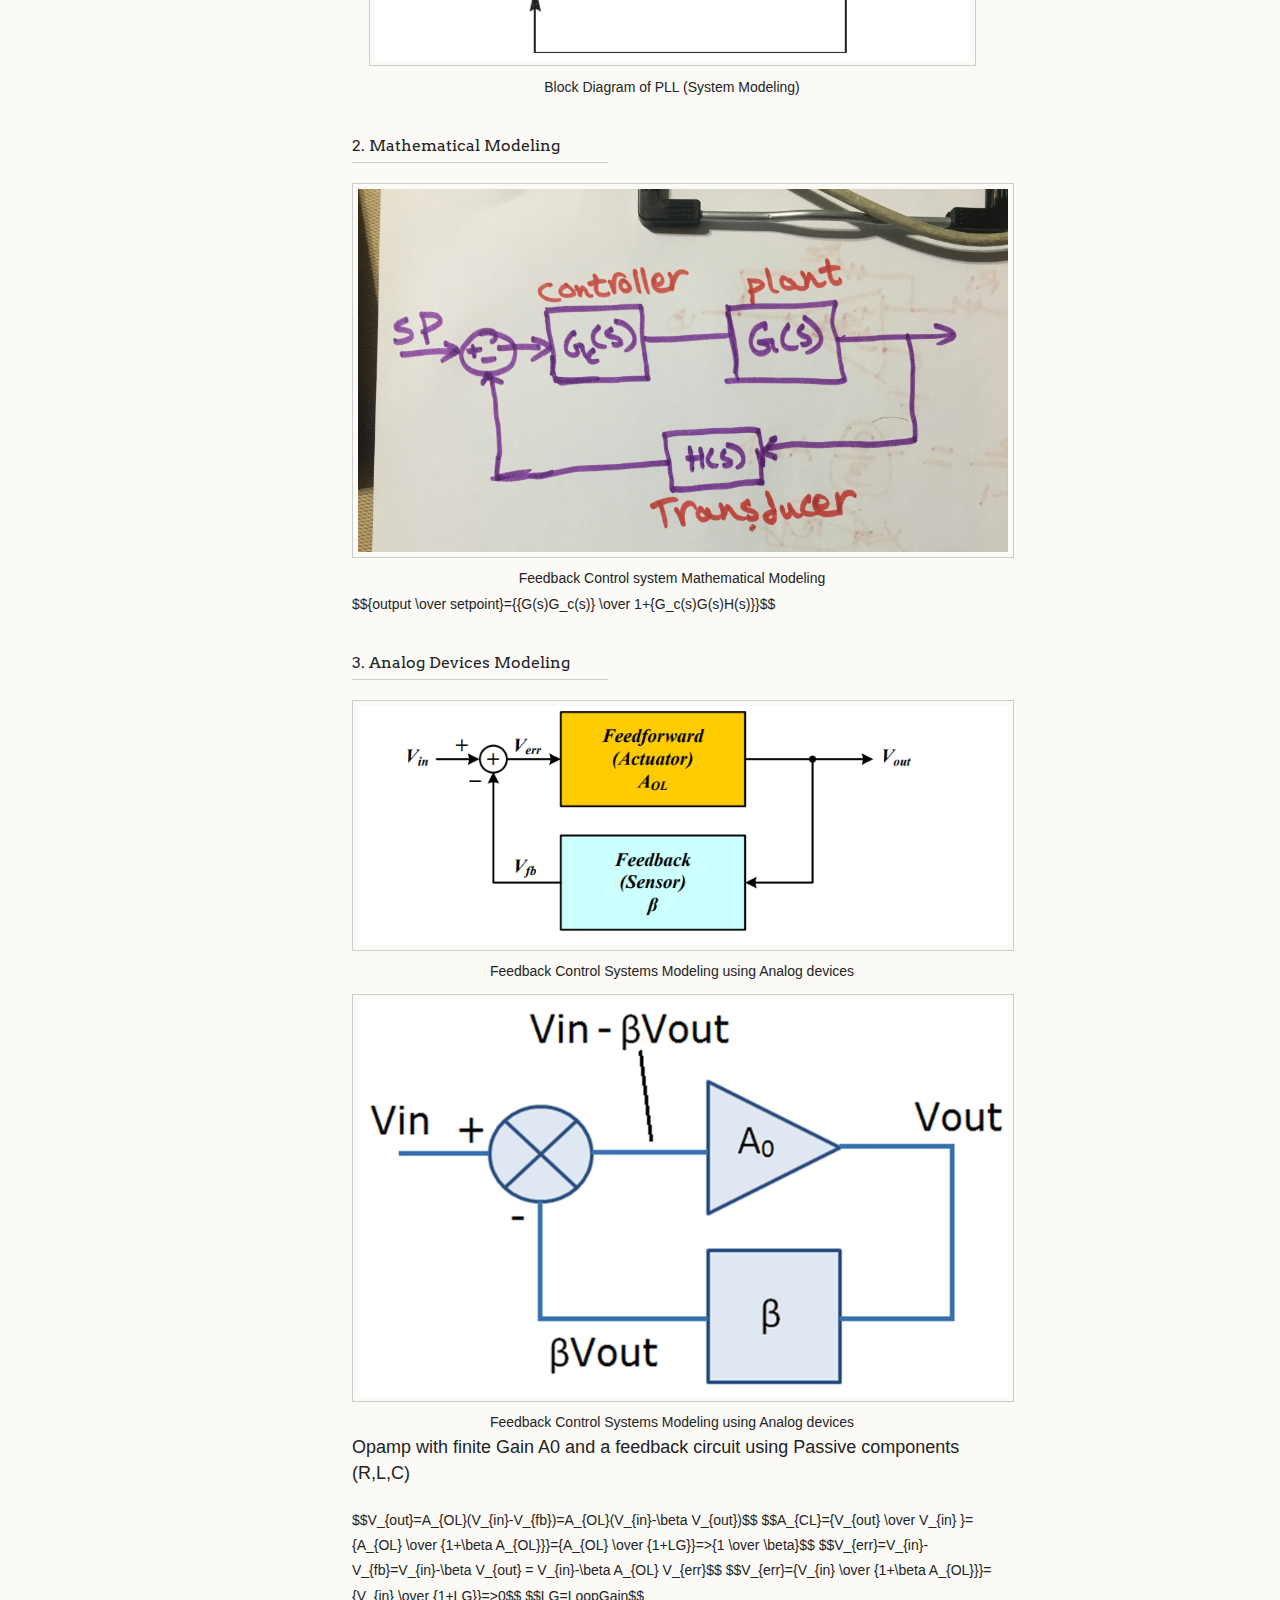
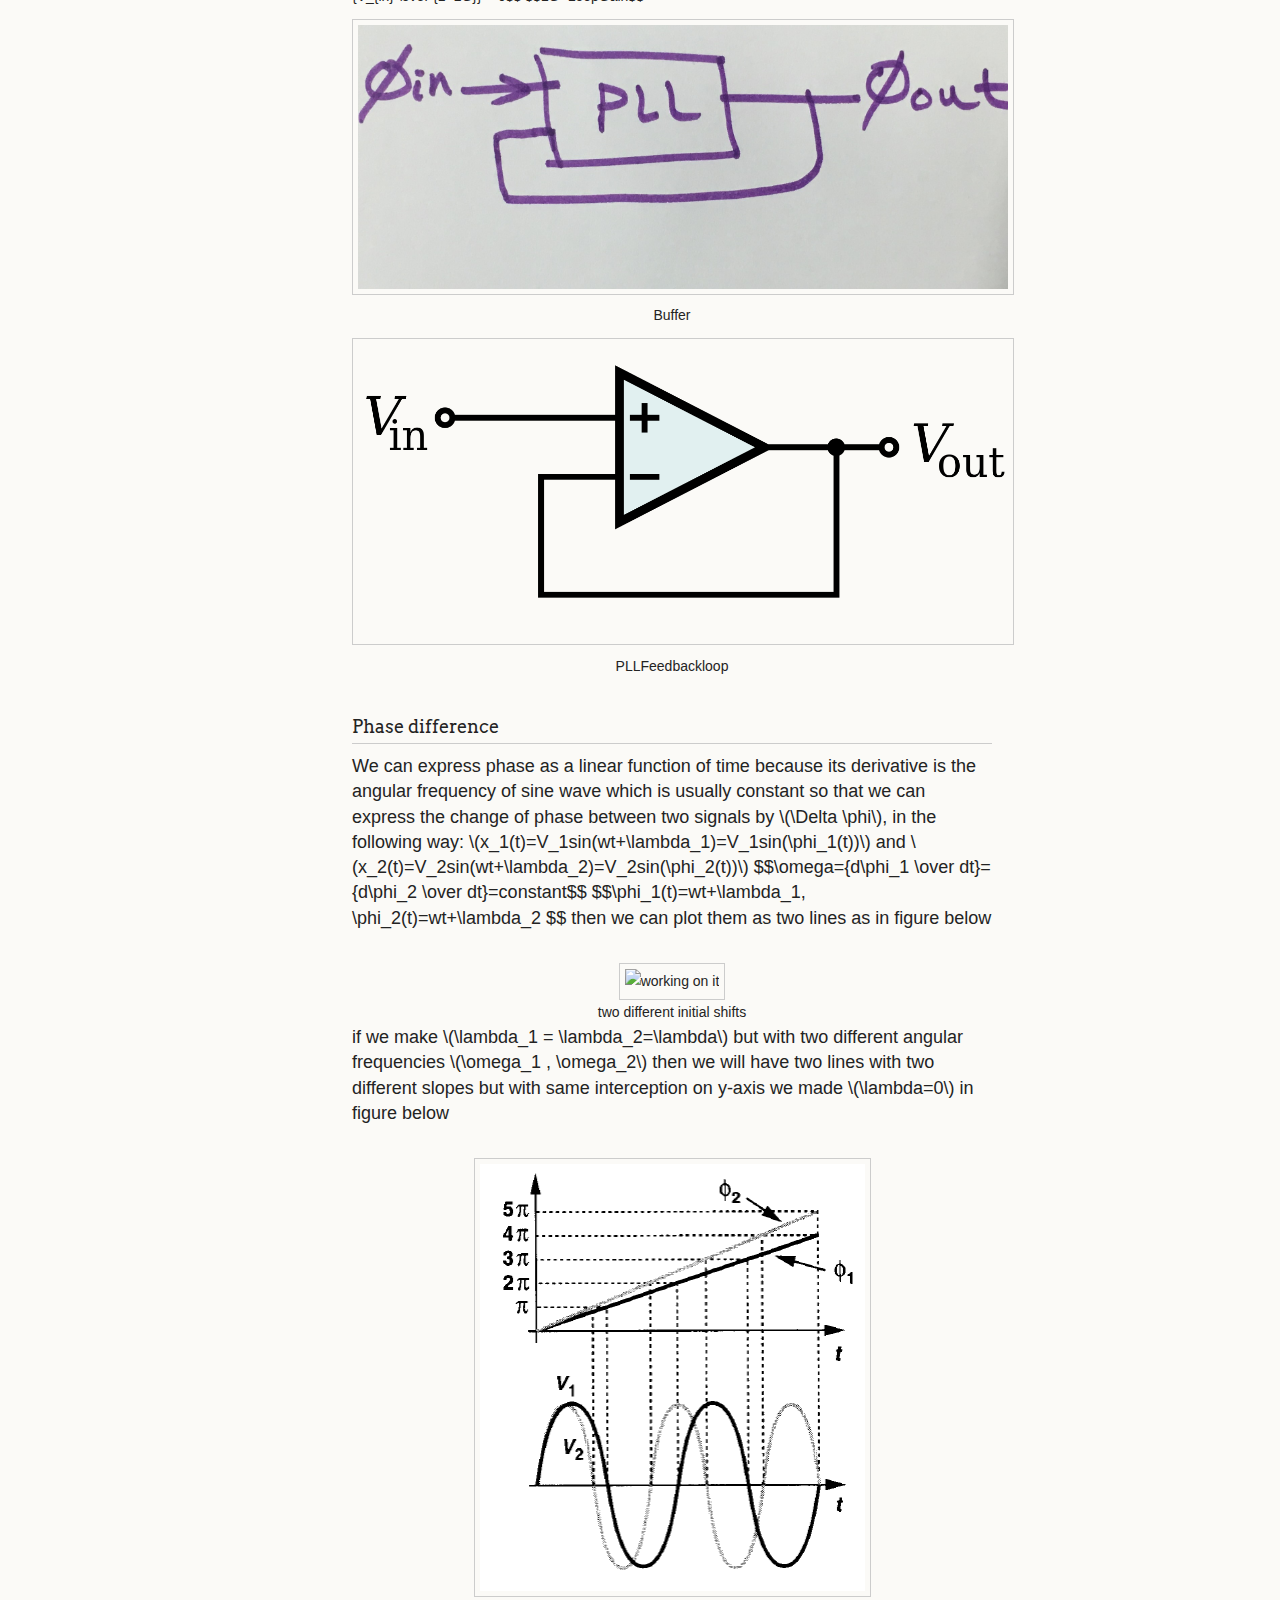
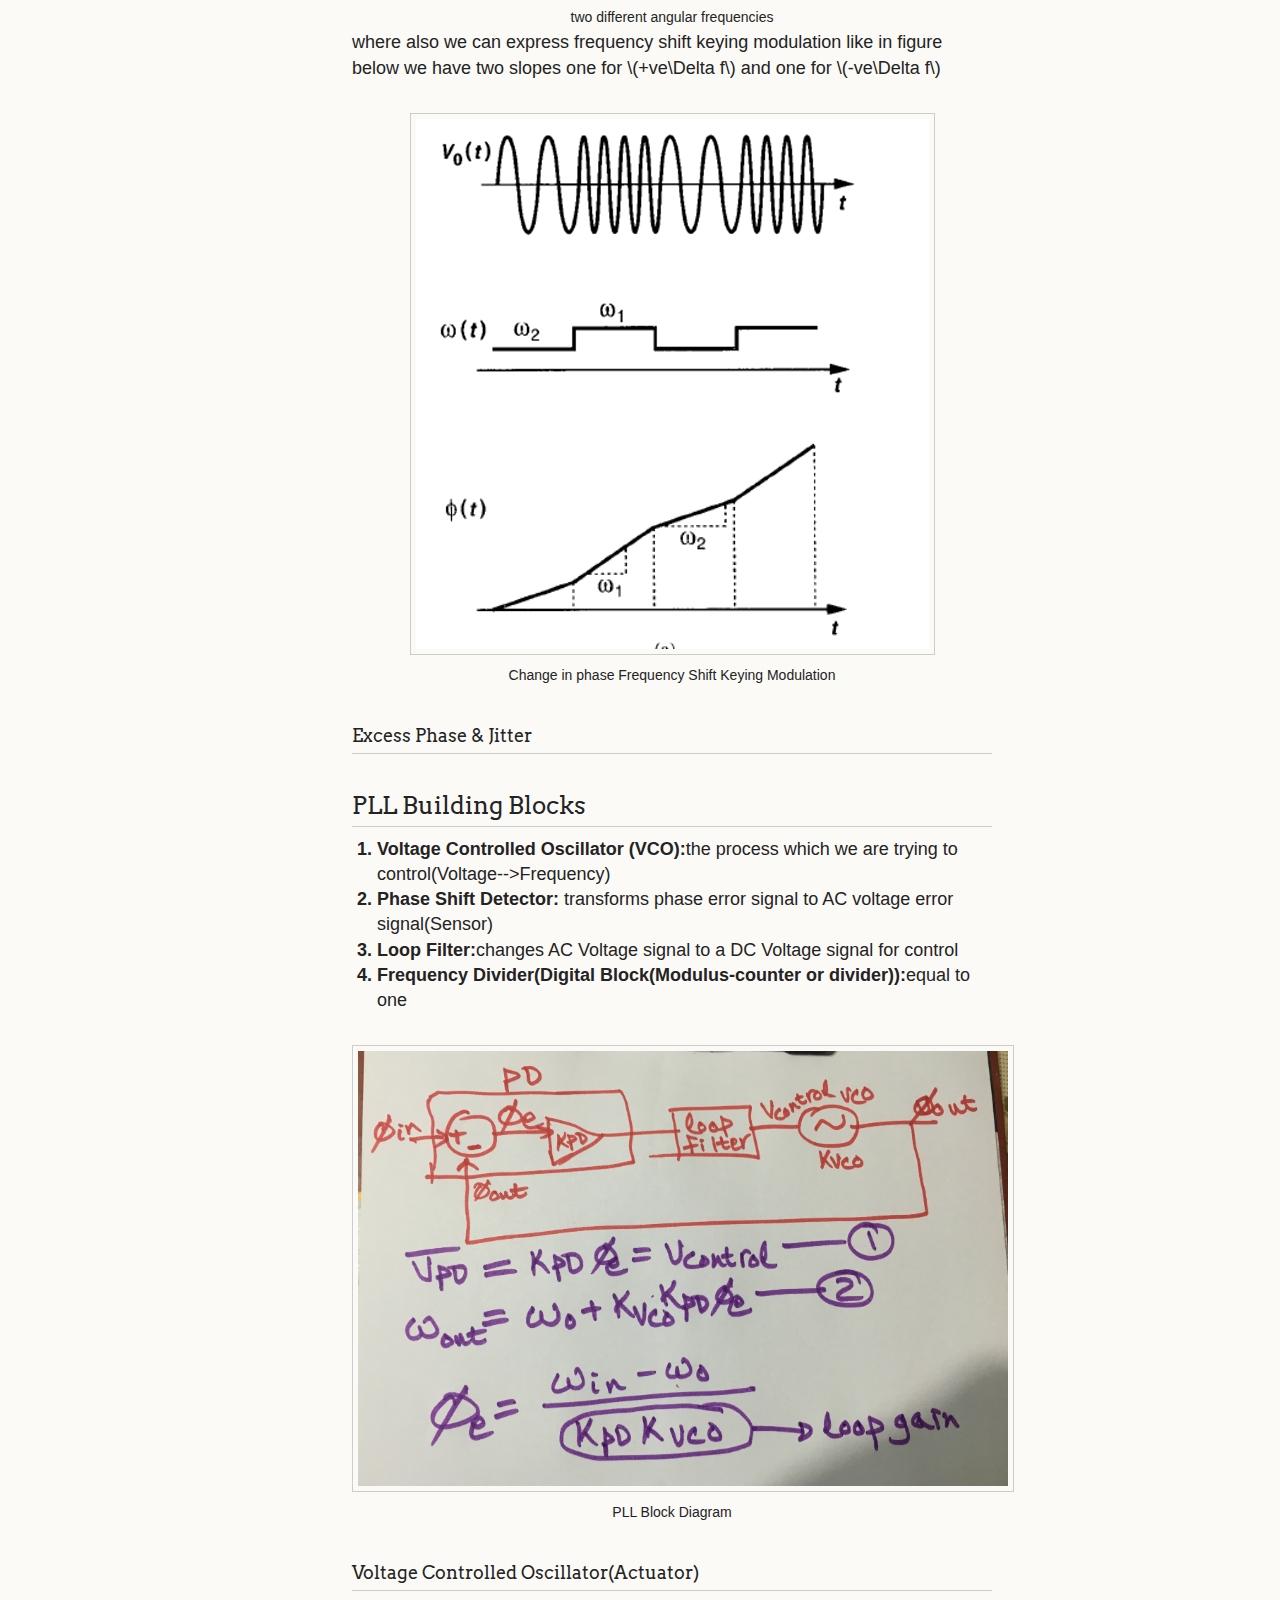
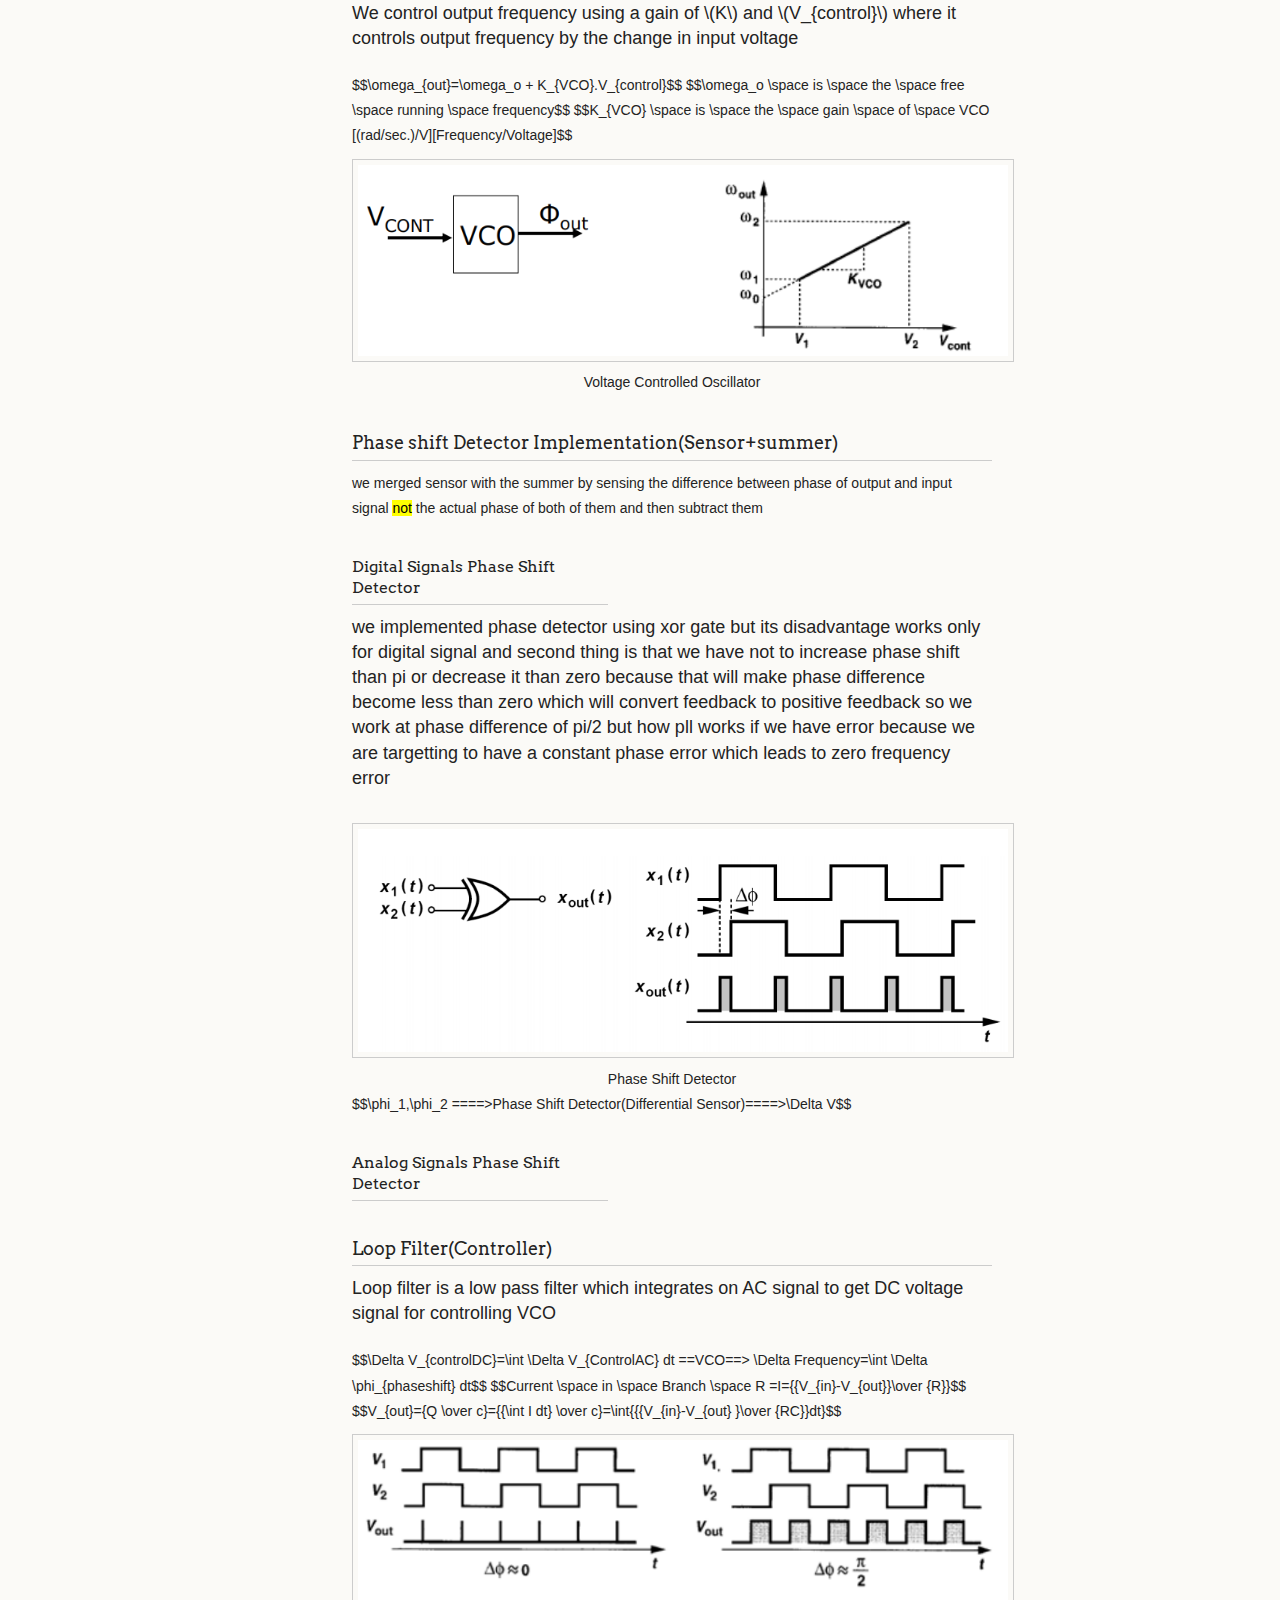
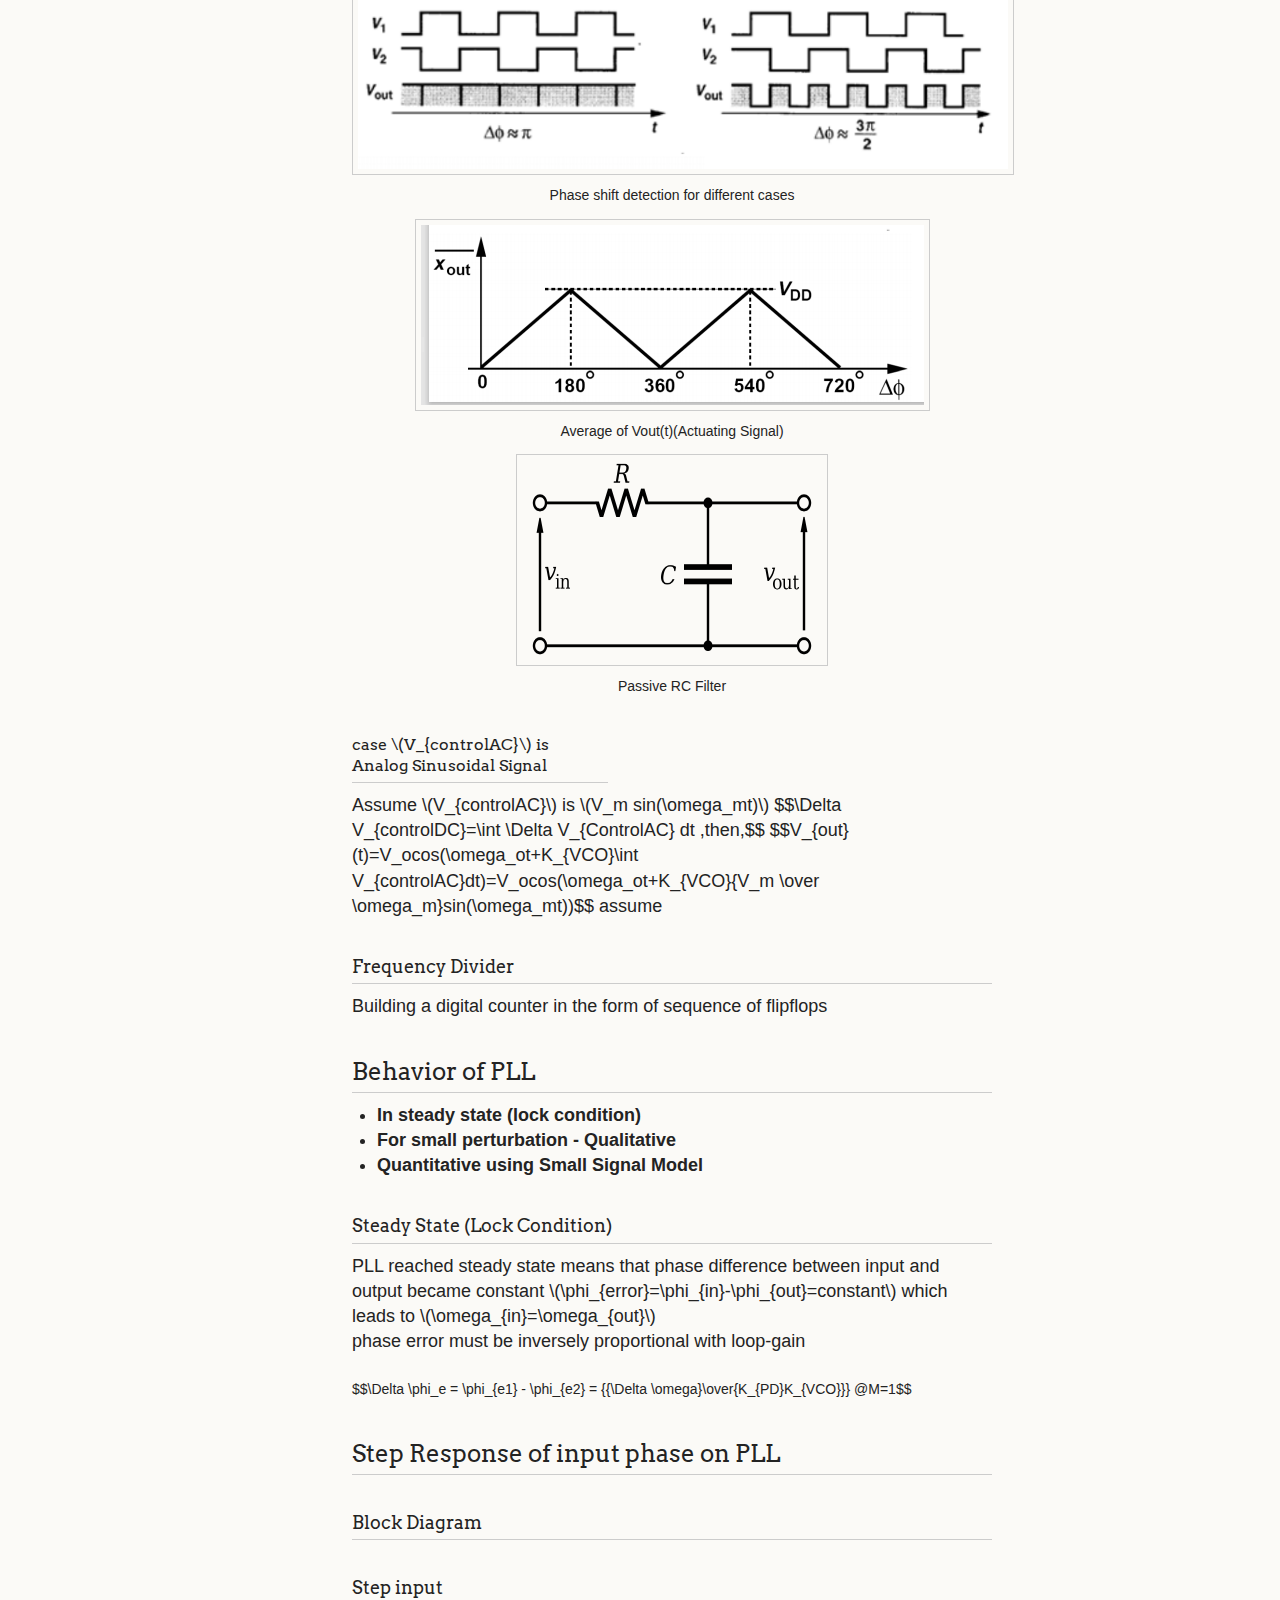
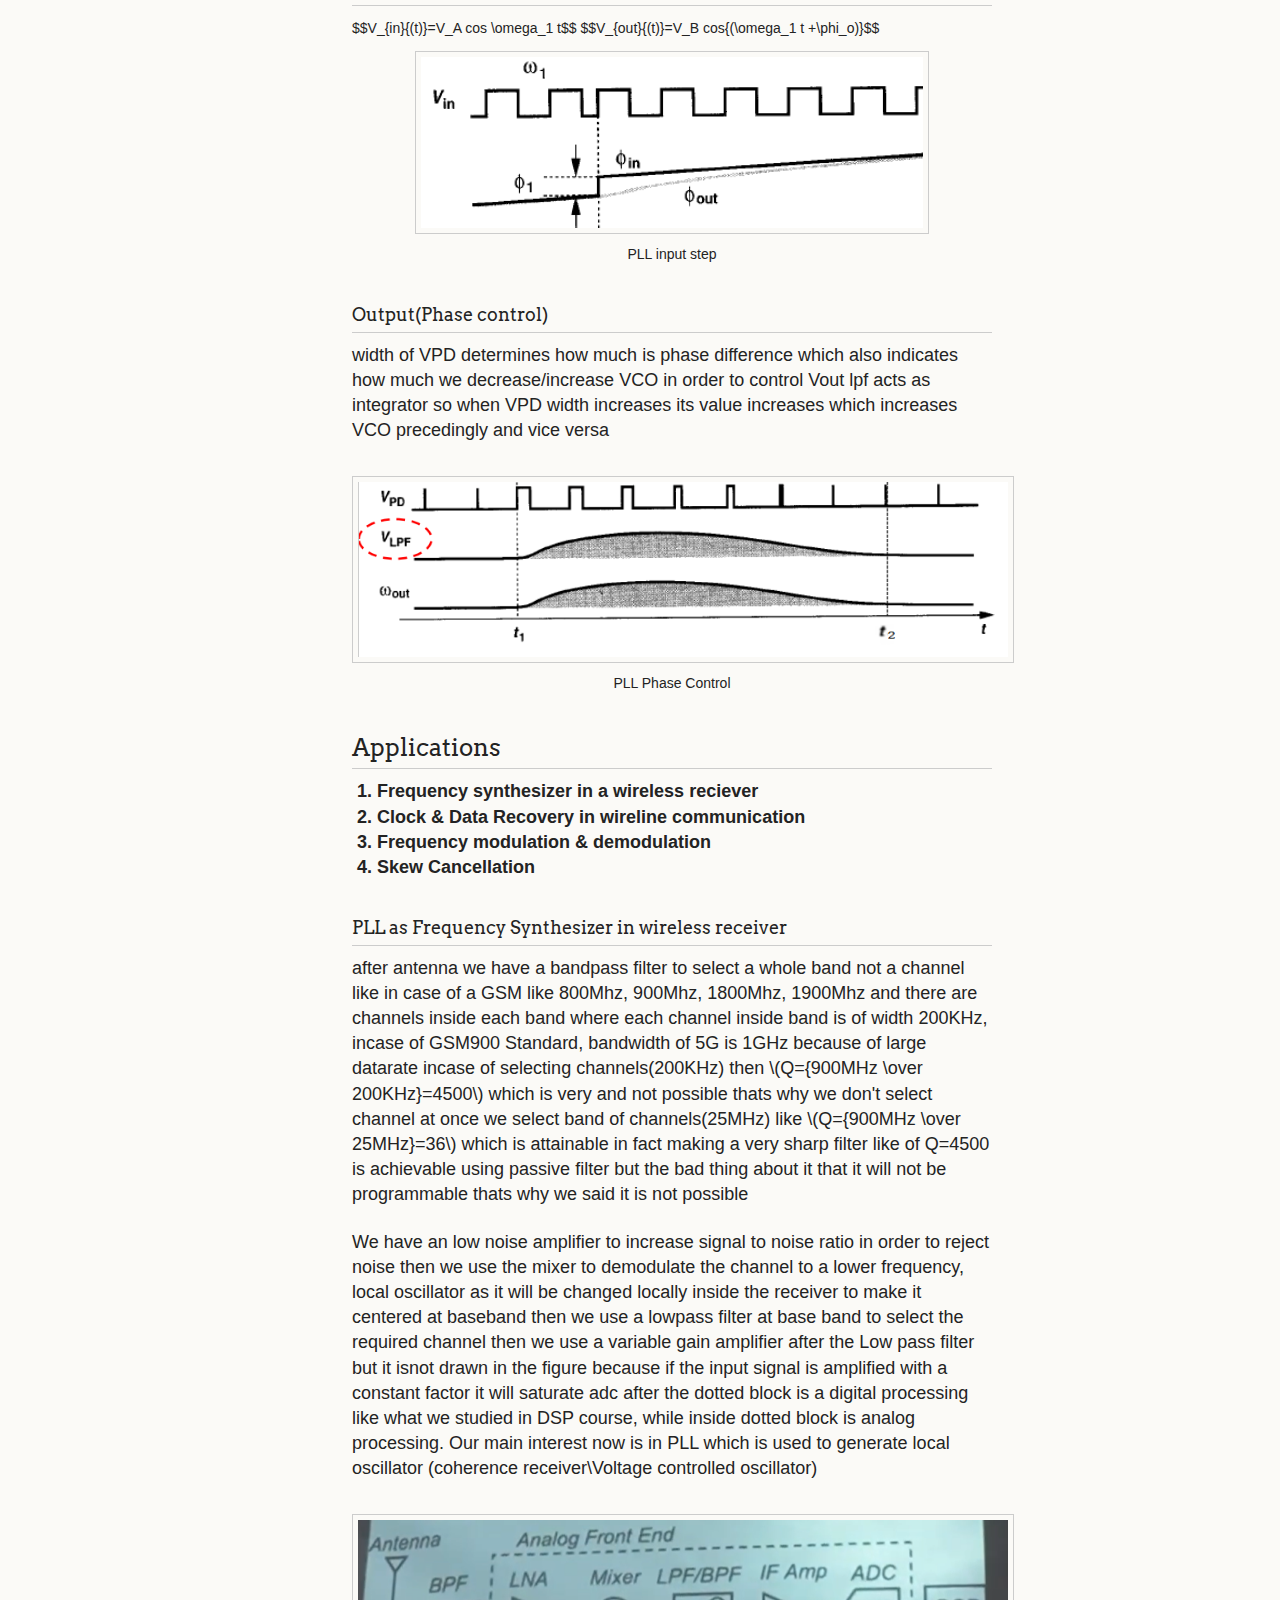
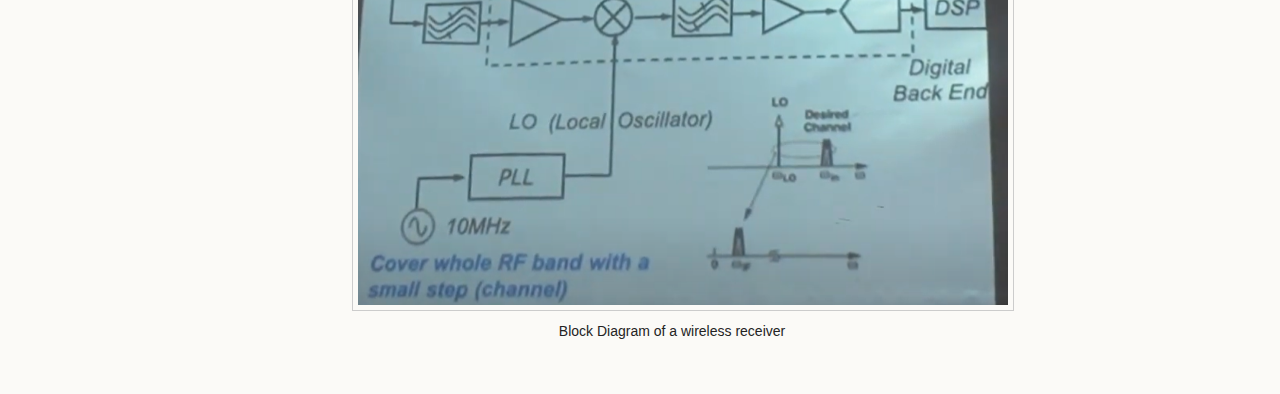
==== commit ed2d6d77: "update" ====
--- a/index.html
+++ b/index.html
@@ -90,7 +90,9 @@
         </figure>
         <p>
             PLL is like above loop but instead of making Vout traces Vin it make phi out traces Phi
-            like in figure below but we merged the summer with transducer by a block named by phase detector
+            like in figure below but we merged the summer with transducer 
+            by a block named by phase shift detector(this is the right name) not the one in the figure below
+            because we are sensing the difference between phases not the actual phase <br/>
             while loop filter is the controller and VCO is the target system
         </p>
         <figure>
@@ -139,7 +141,7 @@
         </p>
         <figure>
             <img src="" alt="working on it"/>
-            <figcaption>two different phase shifts</figcaption>
+            <figcaption>two different initial shifts</figcaption>
         </figure>
         <p>
             if we make \(\lambda_1 = \lambda_2=\lambda\) but with two different angular frequencies \(\omega_1 , \omega_2\) 
@@ -165,7 +167,7 @@
         <h2>PLL Building Blocks</h2>
         <ol>
             <li>Voltage Controlled Oscillator (VCO):<span class="notbold">the process which we are trying to control(Voltage-->Frequency)</span></li>
-            <li>Phase Detector:<span class="notbold"> transforms phase error signal to AC voltage error signal(Sensor)</span></li>
+            <li>Phase Shift Detector:<span class="notbold"> transforms phase error signal to AC voltage error signal(Sensor)</span></li>
             <li>Loop Filter:<span class="notbold">changes AC Voltage signal to a DC Voltage signal for control </span></li>
             <li>Frequency Divider(Digital Block(Modulus-counter or divider)):<span class="notbold">equal to one</span></li>
         </ol>
@@ -175,17 +177,21 @@
         </figure>
         <h3>Voltage Controlled Oscillator(Actuator)</h3>
         <p>
-            We control output frequency using a gain of K and Vcontrol where it controls output frequency by the change in 
+            We control output frequency using a gain of \(K\) and \(V_{control}\) where it controls output frequency by the change in 
             input voltage 
         </p>
-        $$\omega_{out}=\omega_o + K_{VCO}.V_{CONT}$$
-        $$\omega_o is the free running frequency$$
-        $$K_{VCO} \space is \space the \space gain \space of \space VCO [(rad/sec.)/V]$$
+        $$\omega_{out}=\omega_o + K_{VCO}.V_{control}$$
+        $$\omega_o \space is \space the \space free \space running \space frequency$$
+        $$K_{VCO} \space is \space the \space gain \space of \space VCO [(rad/sec.)/V][Frequency/Voltage]$$
         <figure>
             <img src="images/vco.png"/>
-            <figcaption>Phase Shifter average versus change in shift of phase</figcaption>
-        </figure>
-        <h3>Phase Detector Implementation(Sensor)</h3>
+            <figcaption>Voltage Controlled Oscillator</figcaption>
+        </figure>
+
+        <h3>Phase shift Detector Implementation(Sensor+summer)</h3>
+        we merged sensor with the summer by sensing the difference between phase of output and input signal <mark>not</mark>
+        the actual phase of both of them and then subtract them
+        <h4>Digital Signals Phase Shift Detector</h4>
         <p>
             we implemented phase detector using xor gate but its disadvantage works only for digital signal and second
             thing is that we have not to increase phase shift than pi or decrease it than zero because that will make 
@@ -197,16 +203,9 @@
             <img src="images/phaseshiftdetector.png"/>
             <figcaption>Phase Shift Detector</figcaption>
         </figure>
-        <p>
-            we can plot average of phase shift detector along with phase shift, phase detector acts like a sensor which transforms
-            physical phenomenon(phase shift) to a Electrical characteristics(Voltage Change) in our case we can that transducer is 
-            the digital summer of xor 
-        </p>
-        $$\Delta \phi ====>PhaseDetector(Sensor)====> \Delta V$$
-        <figure>
-            <img src="images/averageofphaseshifter.png"/>
-            <figcaption>Phase Shifter average versus change in shift of phase</figcaption>
-        </figure>
+        $$\phi_1,\phi_2 ====>Phase Shift Detector(Differential Sensor)====>\Delta V$$
+        <h4>Analog Signals Phase Shift Detector</h4>
+
         <h3>Loop Filter(Controller)</h3>
         <p>
             Loop filter is a low pass filter which integrates on AC signal to get DC voltage signal for controlling VCO
@@ -215,12 +214,28 @@
         $$Current \space in \space Branch \space R =I={{V_{in}-V_{out}}\over {R}}$$ 
         $$V_{out}={Q \over c}={{\int I dt} \over c}=\int{{{V_{in}-V_{out} }\over {RC}}dt}$$
         <figure>
-            <img src="images/analoglpfrc.png"/>
-            <figcaption>Phase Shift Detector</figcaption>
-        </figure>
+            <img src="images/phdiff.png"/>
+            <figcaption>Phase shift detection for different cases</figcaption>
+        </figure>
+        <figure>
+            <img src="images/averageofphaseshifter.png"/>
+            <figcaption>Average of Vout(t)(Actuating Signal)</figcaption>
+        </figure>
+        <figure>
+            <img src="images/analoglpfrc.png" width="300px" height="200px"/>
+            <figcaption>Passive RC Filter</figcaption>
+        </figure>
+        <h4>case \(V_{controlAC}\) is Analog Sinusoidal Signal</h4>
+        <p>
+            Assume \(V_{controlAC}\) is \(V_m sin(\omega_mt)\)
+            $$\Delta V_{controlDC}=\int \Delta V_{ControlAC} dt ,then,$$
+            $$V_{out}(t)=V_ocos(\omega_ot+K_{VCO}\int V_{controlAC}dt)=V_ocos(\omega_ot+K_{VCO}{V_m \over \omega_m}sin(\omega_mt))$$
+            assume 
+        </p>
+
         <h3>Frequency Divider</h3>
         <p>
-            Building a digital counter is a simple type of flipflops
+            Building a digital counter in the form of sequence of flipflops
         </p>
         
         <h2>Behavior of PLL</h2>
--- a/css/style.css
+++ b/css/style.css
@@ -70,7 +70,7 @@
 h1,h2,h3{display:block;border-bottom:1px solid #ccc;padding-bottom:5px}
 h1{font-size:30px}h2{font-size:24px}h3{font-size:18px}
 h4{font-size:16px}
-h4{display:block;border-bottom:1px solid #ccc; padding-bottom:5px; width:20%}
+h4{display:block;border-bottom:1px solid #ccc; padding-bottom:5px; width:40%}
 h5,h6{font-family:Arvo, Monaco, serif;font-weight:700}
 a{color:#C30000;font-weight:200;text-decoration:none}a:hover{text-decoration:underline}a small{font-size:12px}
 em{font-style:italic}strong{font-weight:700}ul{list-style-position:inside;list-style:disc;padding-left:25px}
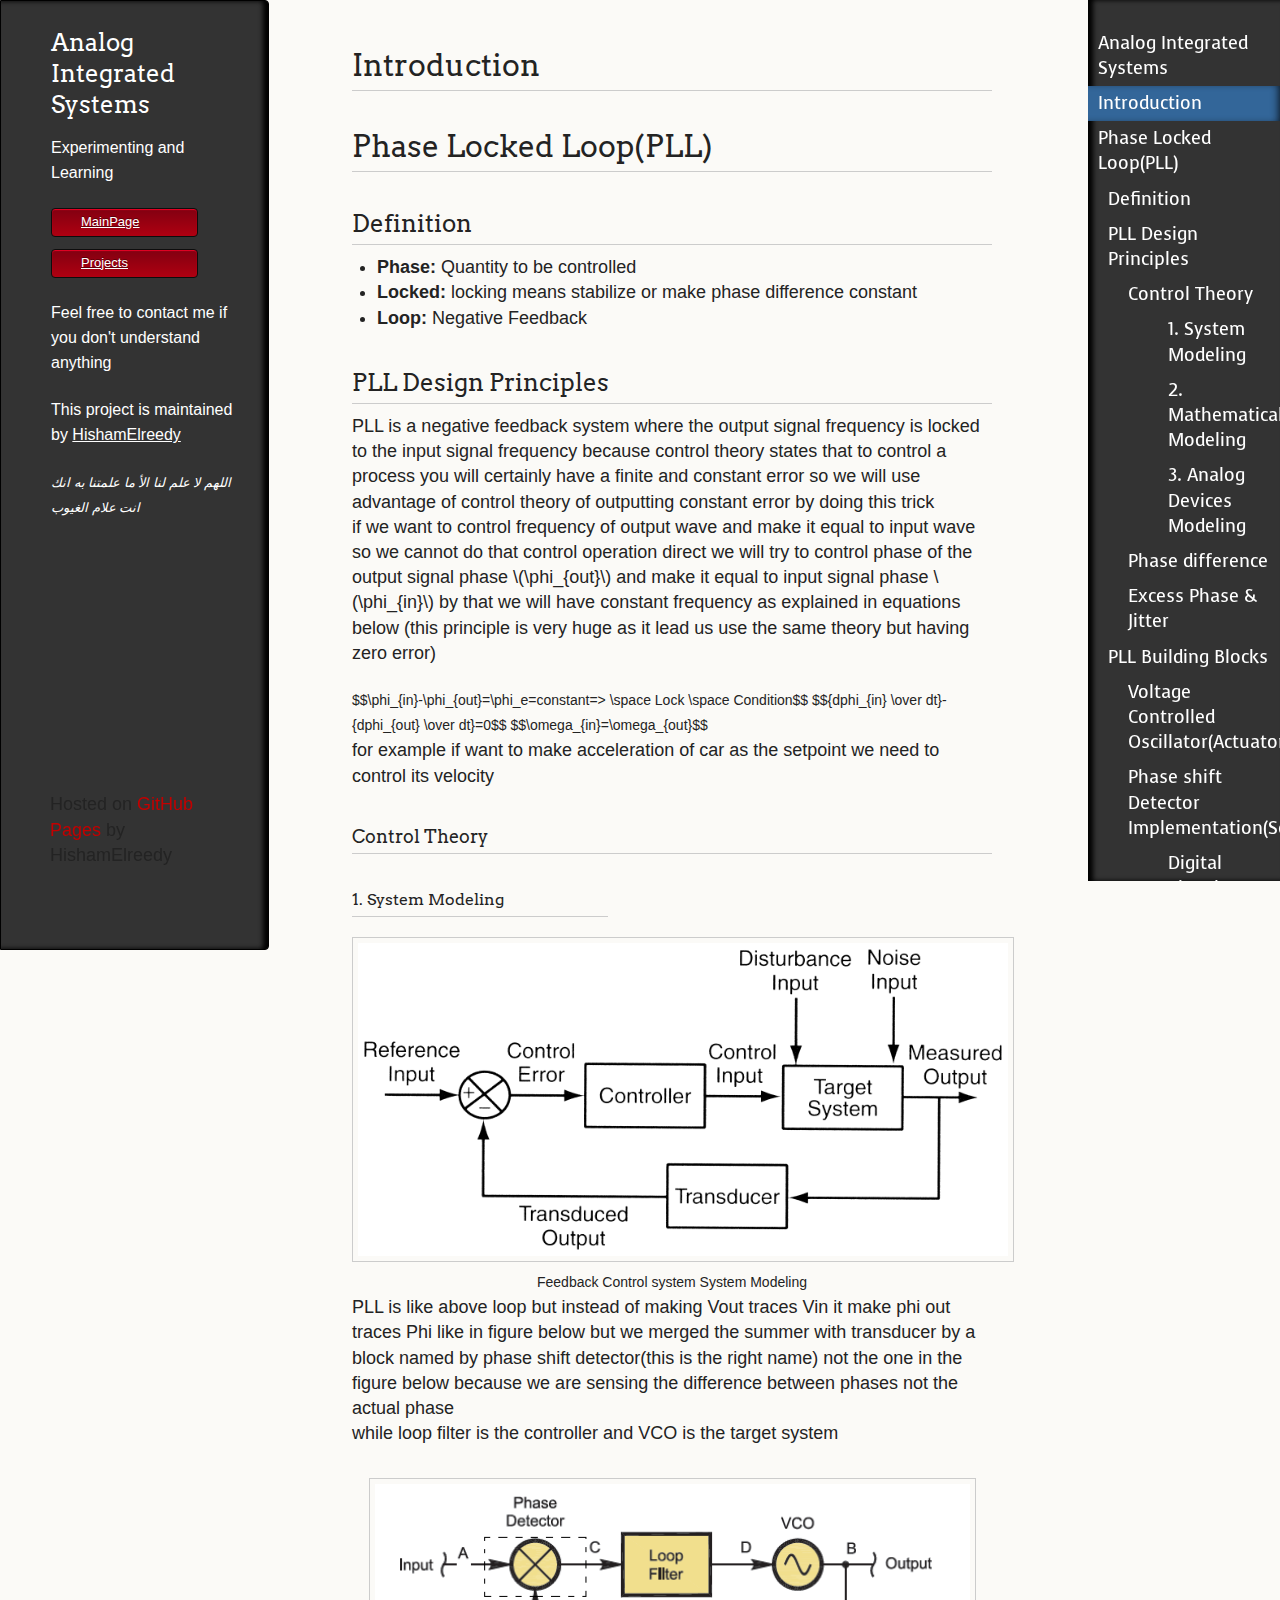
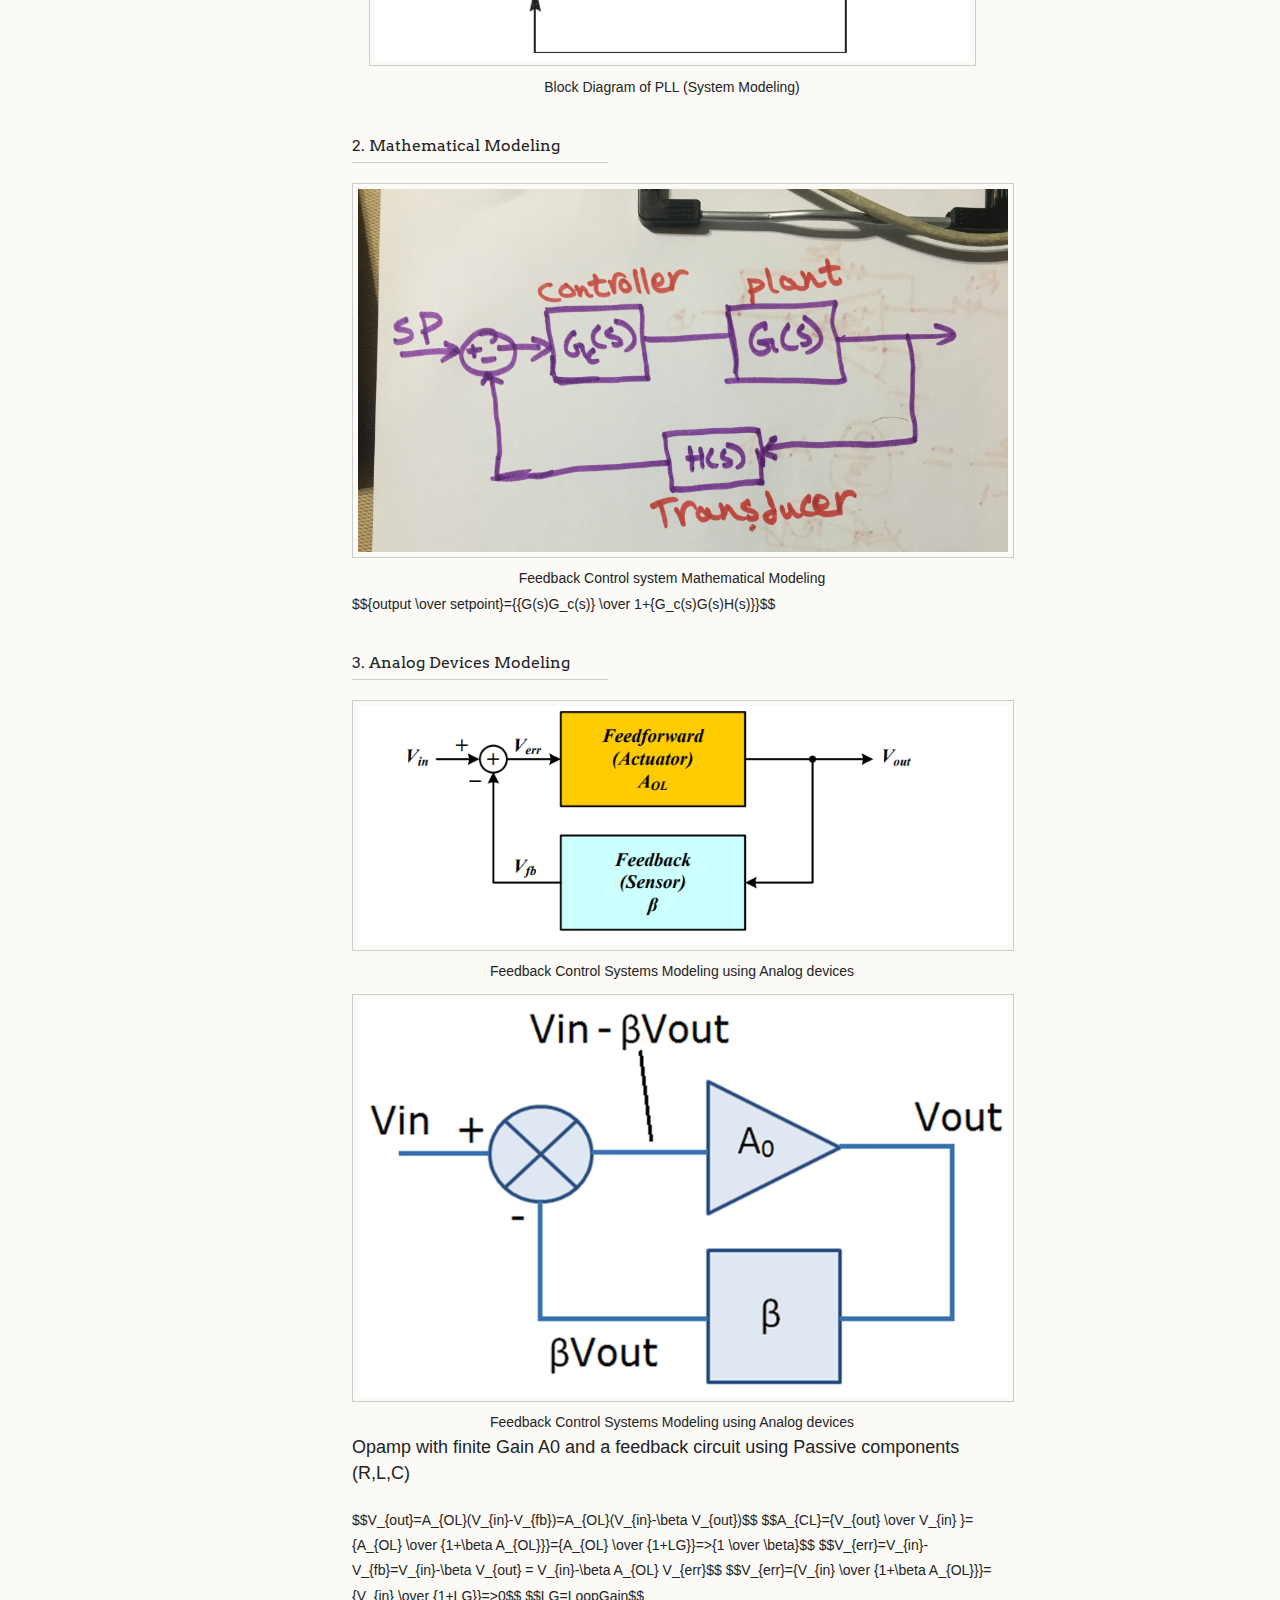
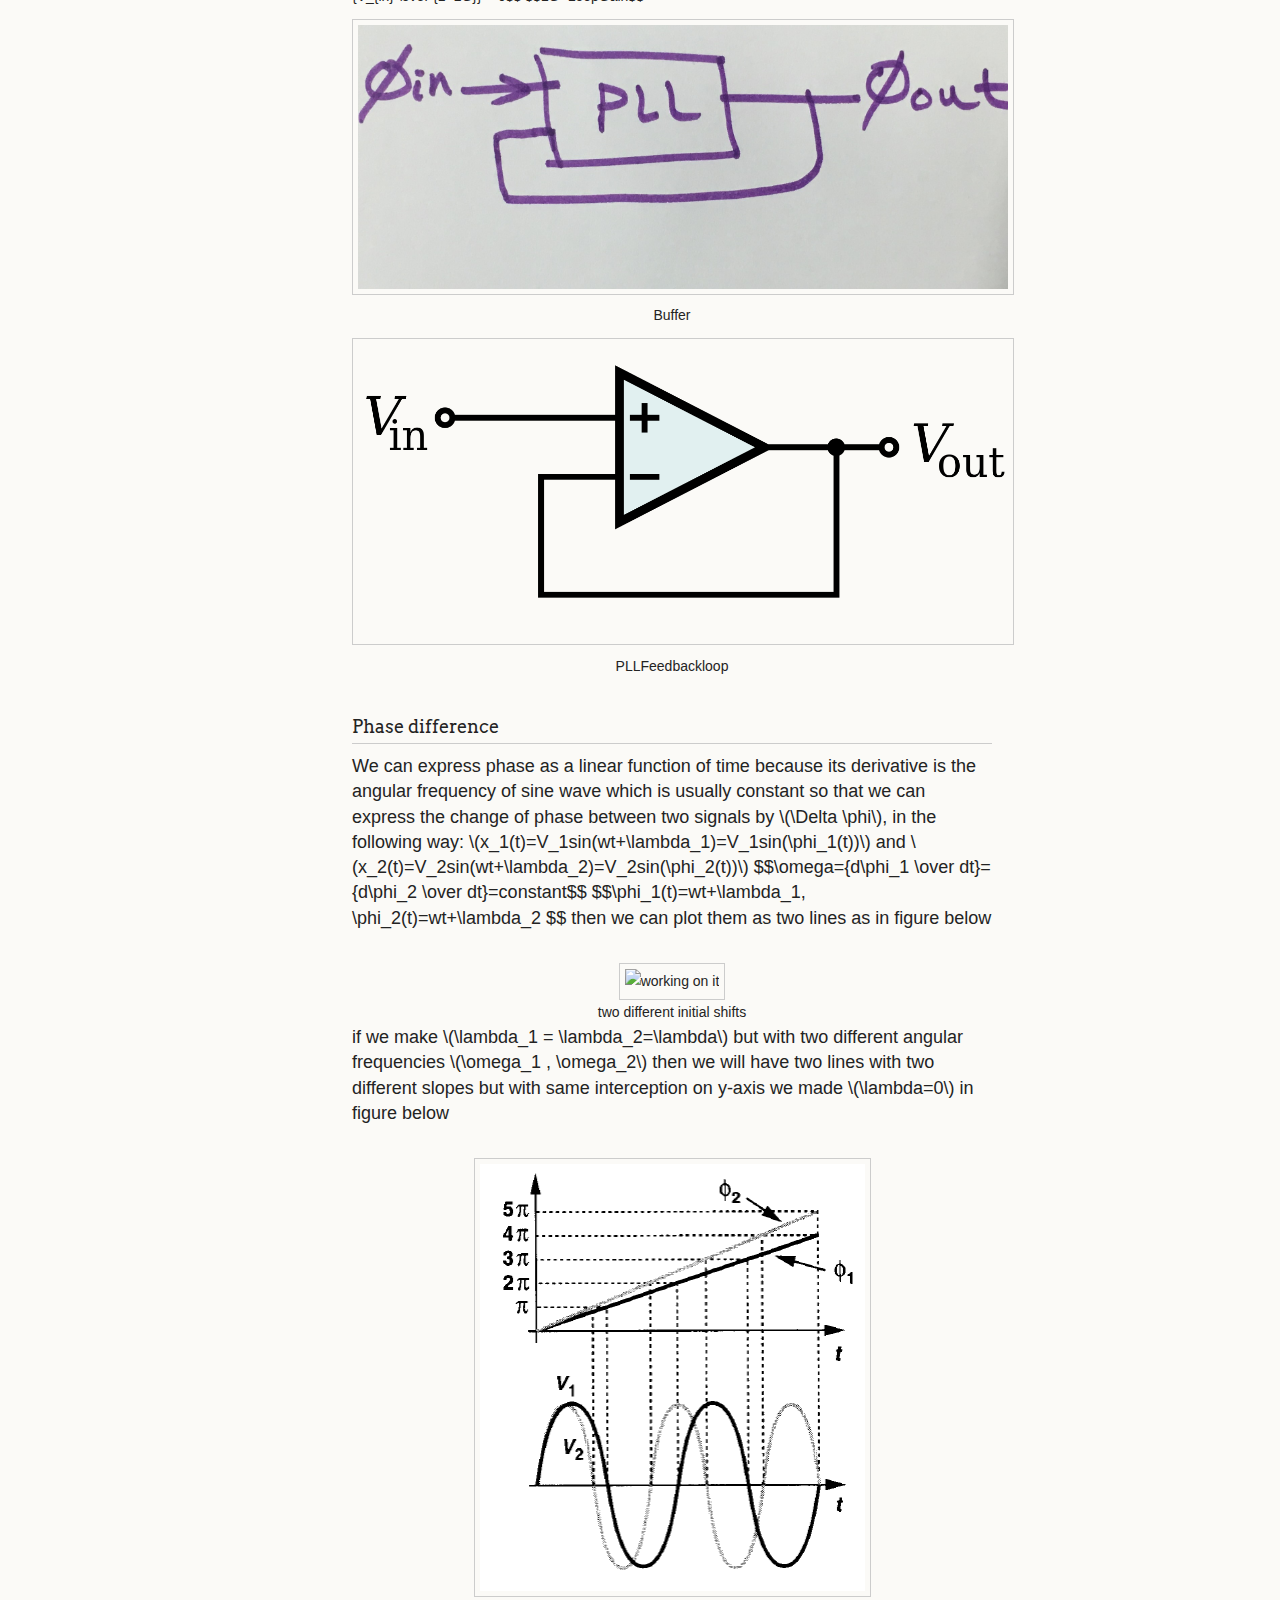
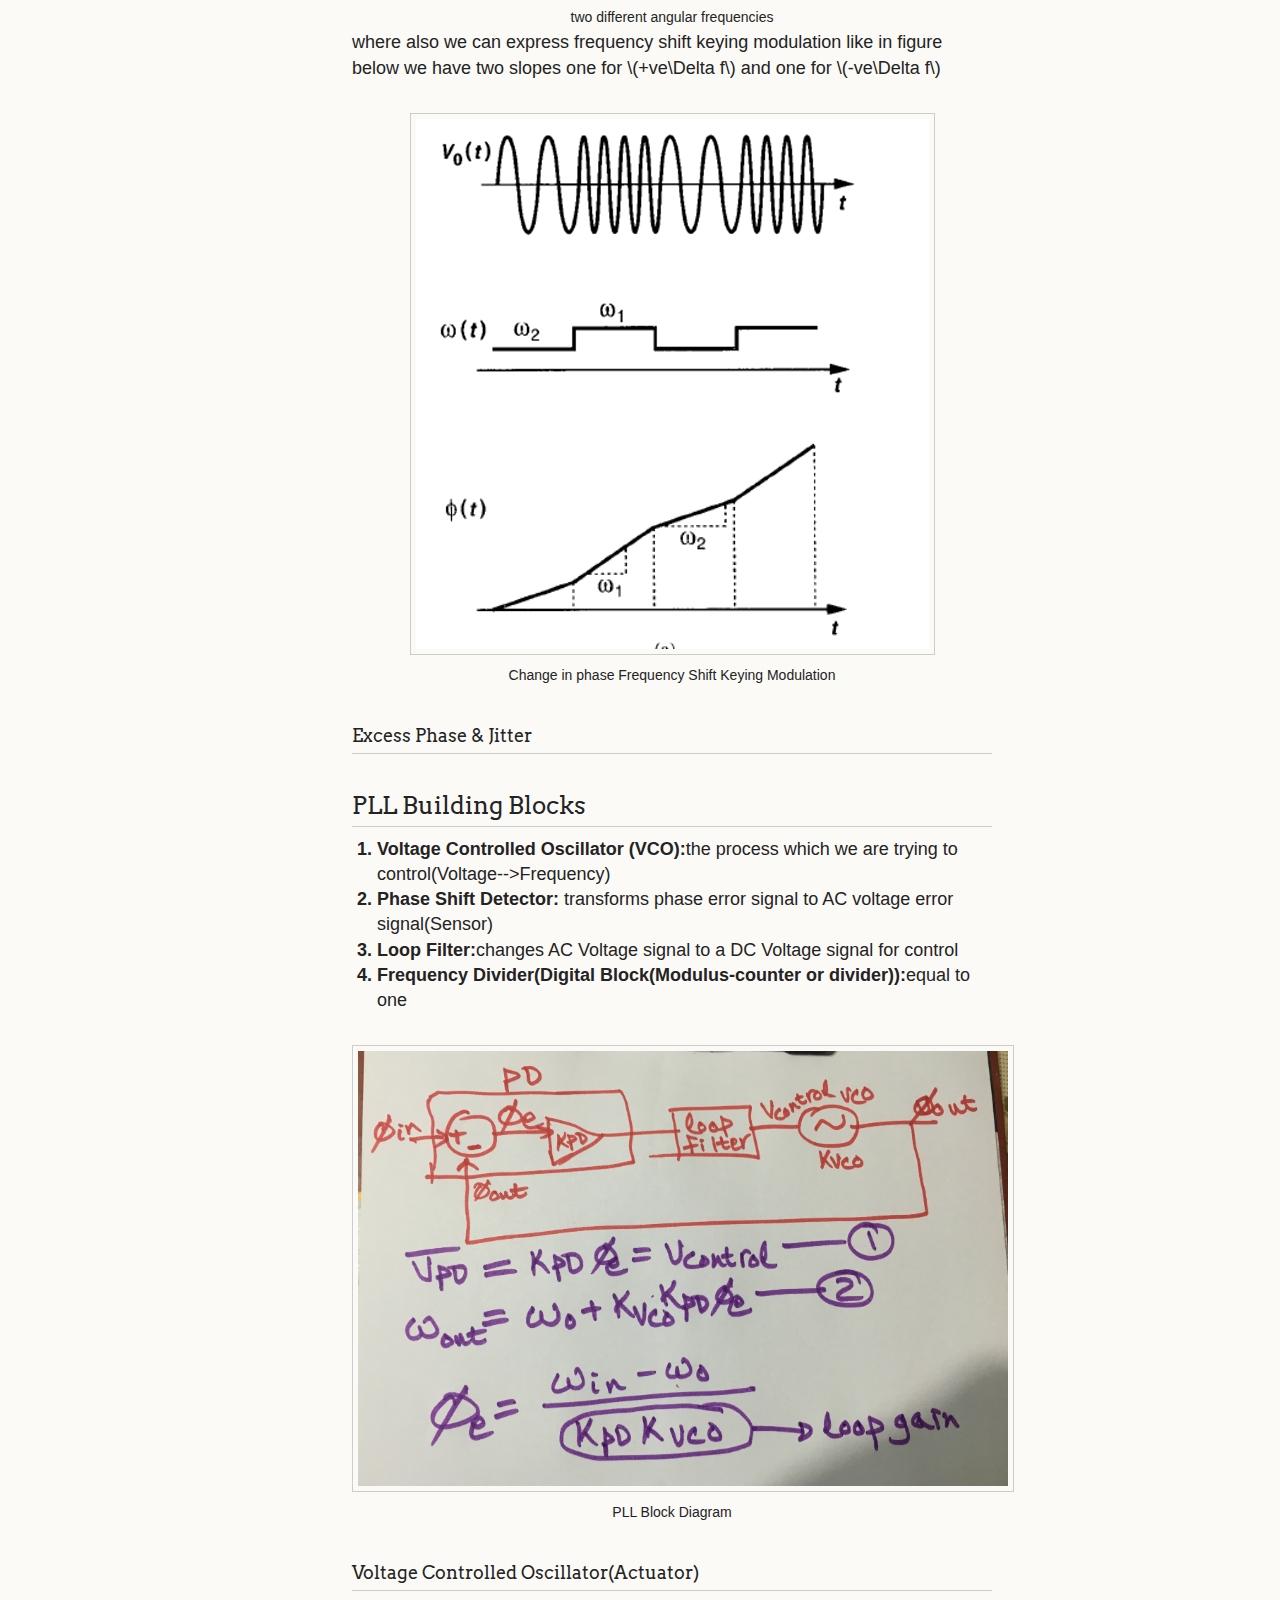
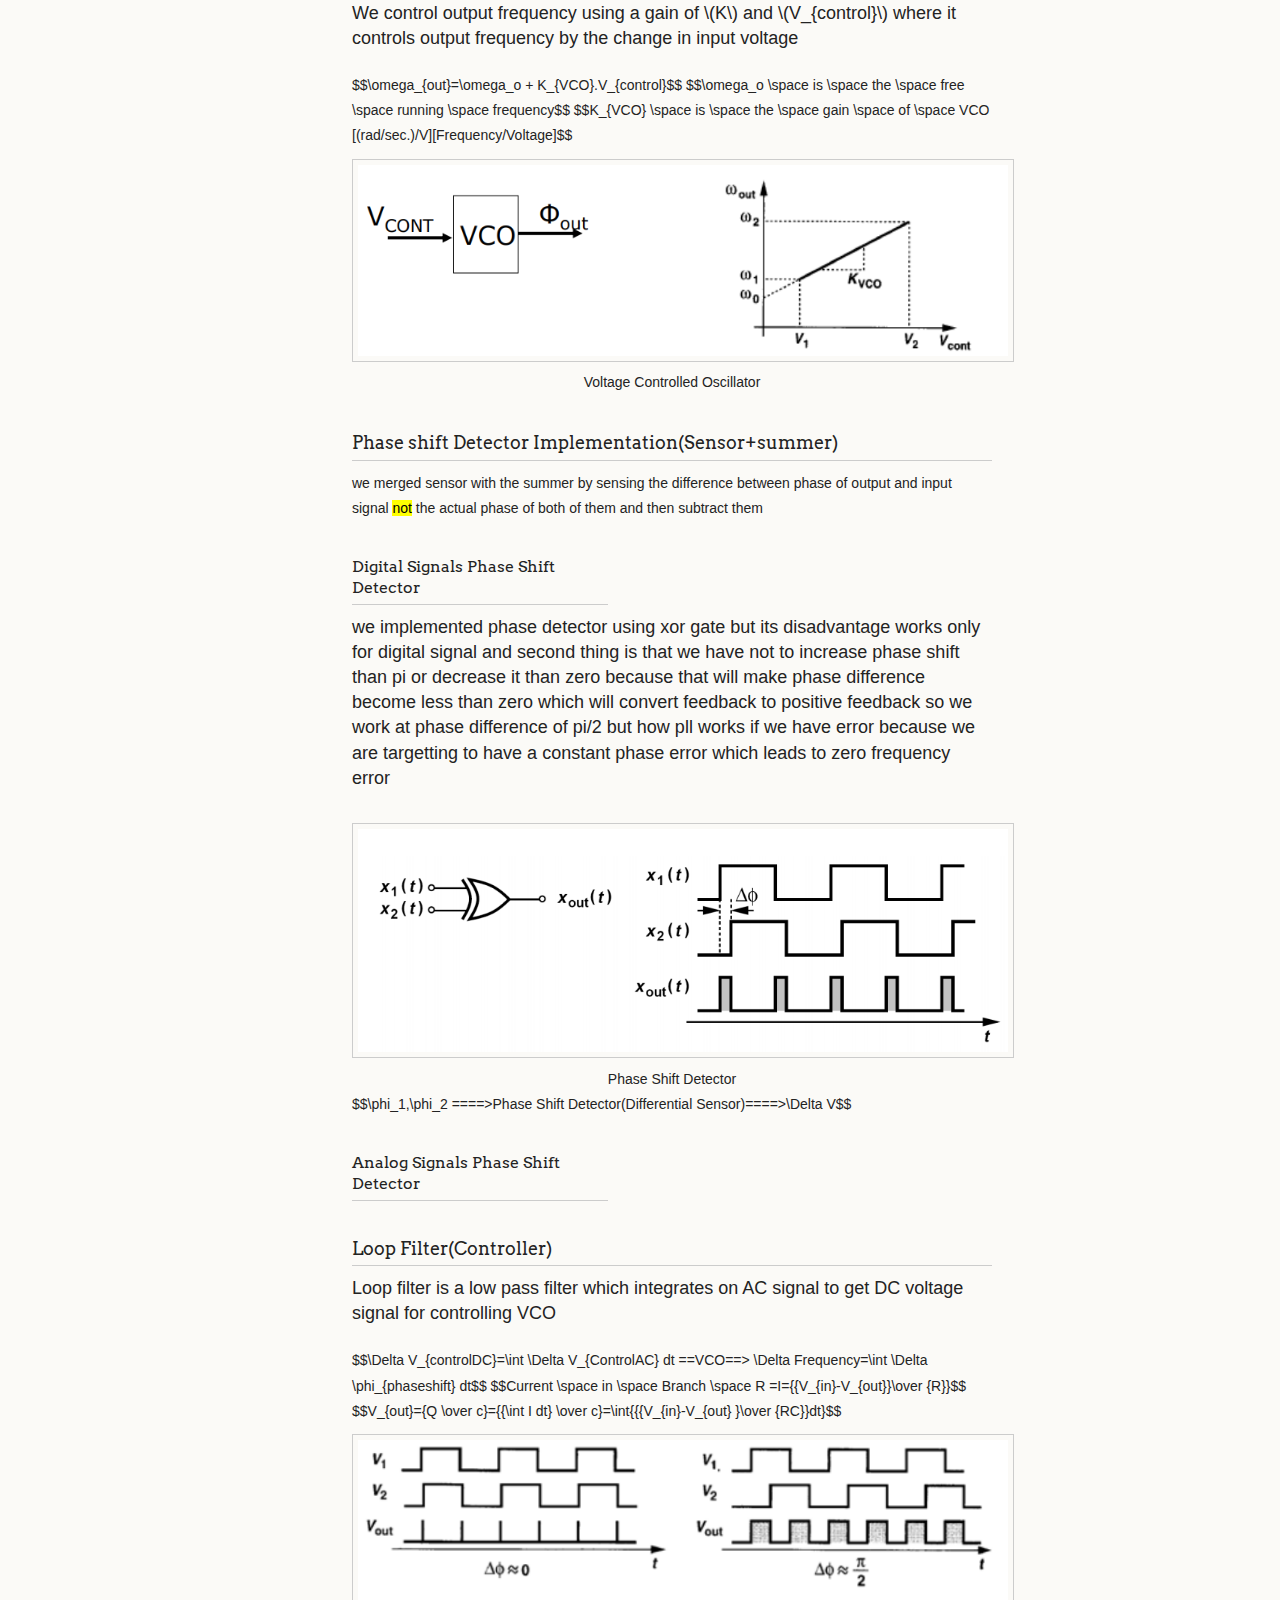
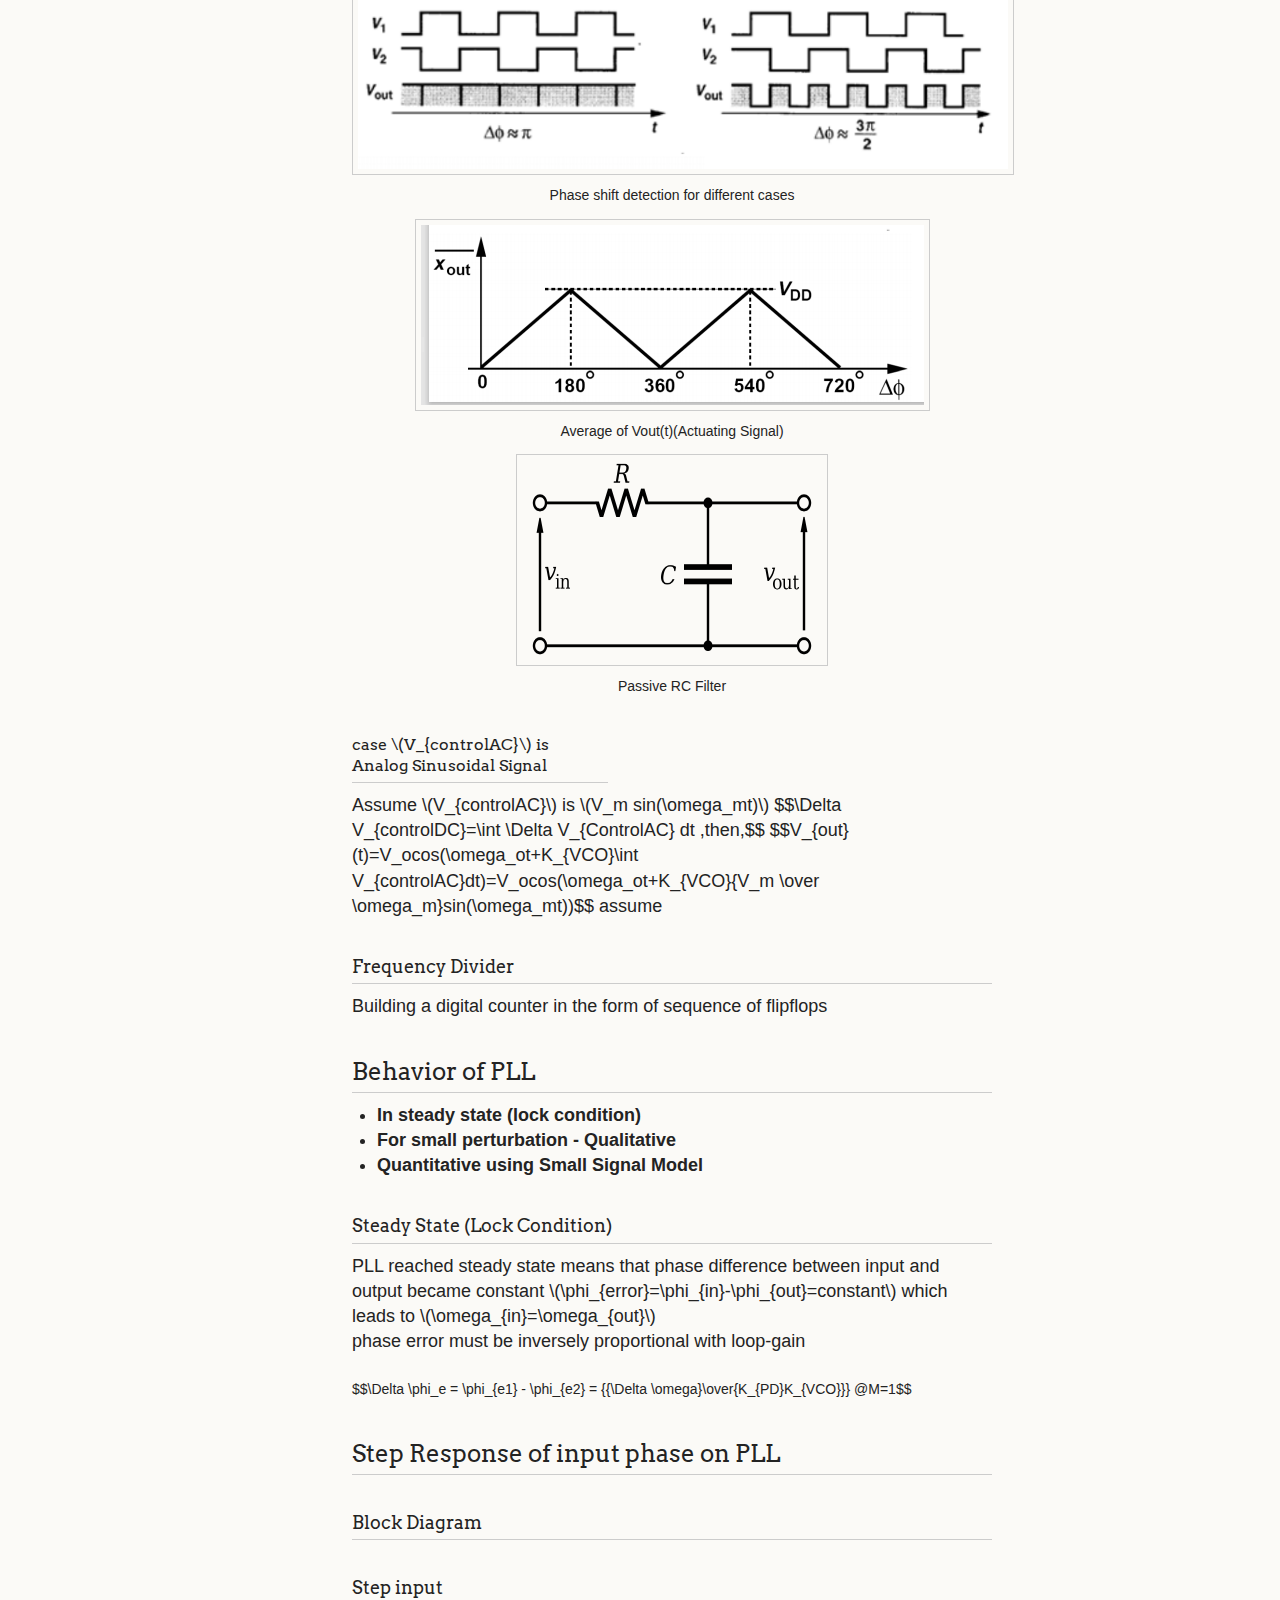
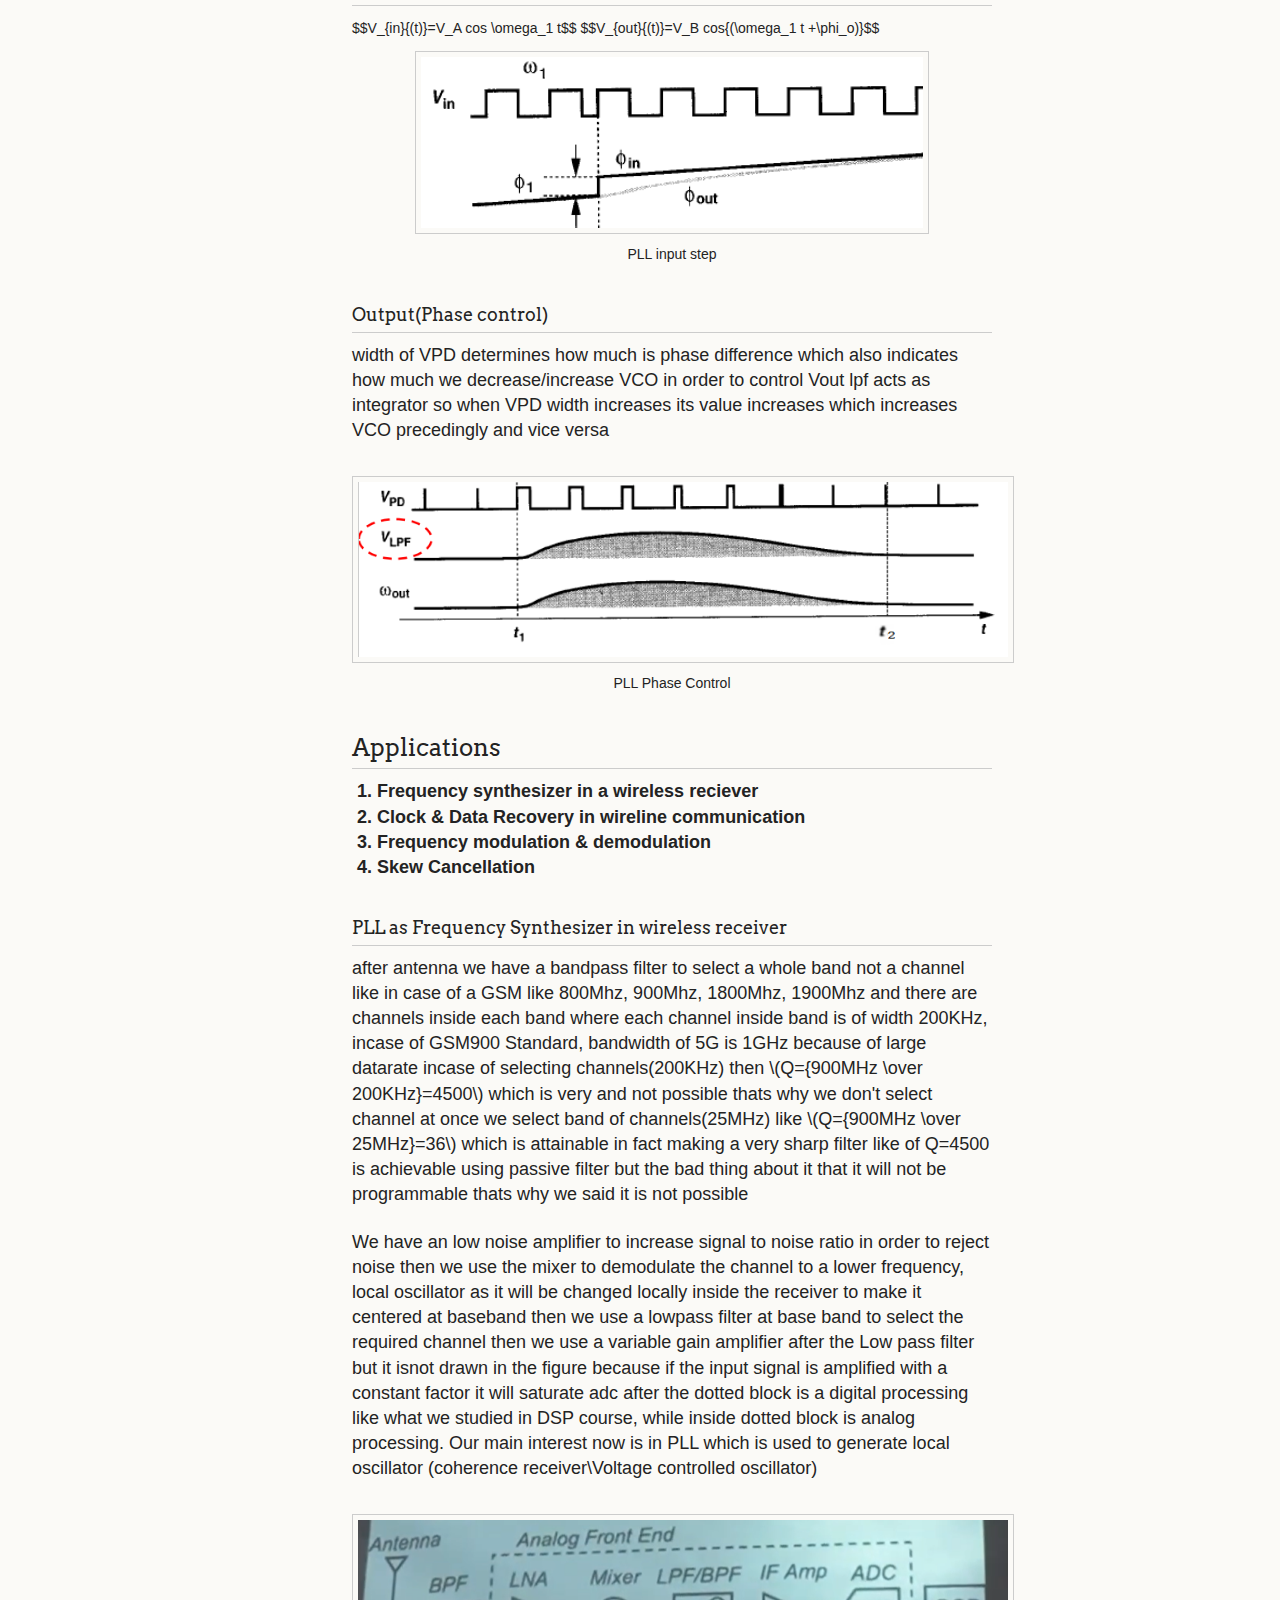
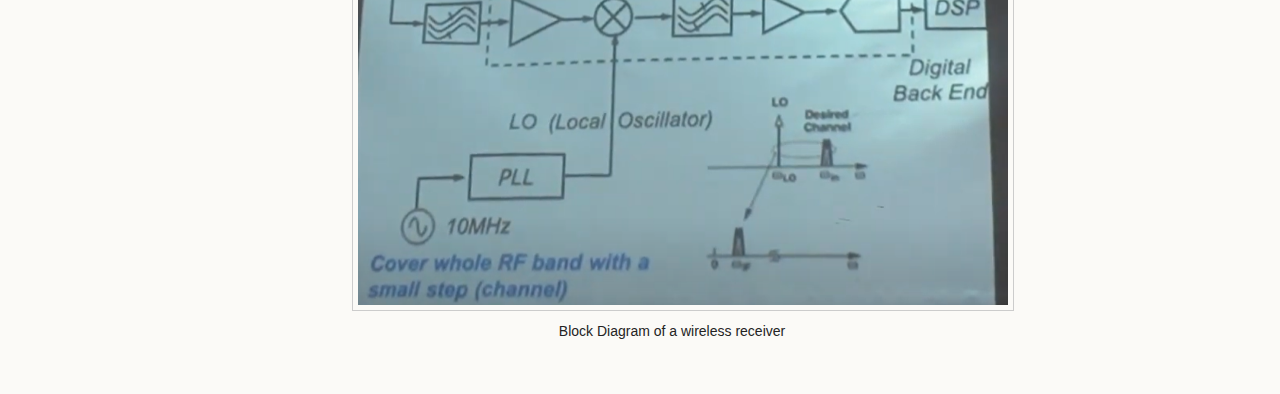
==== commit 1a5a4a86: "upd" ====
--- a/index.html
+++ b/index.html
@@ -51,8 +51,8 @@
         <h1 class="header" id="titleheader">Analog Integrated Systems</h1>
         <p class="header">Experimenting and Learning</p>
         <ul>
-            <li id="link" class="download"><a class="buttons" href="#">SimulationFiles</a></li>
-            <li id="link"><a class="buttons github" href="#">View On GitHub</a></li>
+            <li id="link" class="download"><a class="buttons" href="index.html">MainPage</a></li>
+            <li id="link"><a class="buttons github" href="projects.html">Projects</a></li>
         </ul>
             <p class="header">Feel free to contact me if you don't understand anything</p>
           <p class="header">This project is maintained by <a class="header name" href="https://github.com/hishamelreedy/">HishamElreedy</a></p>
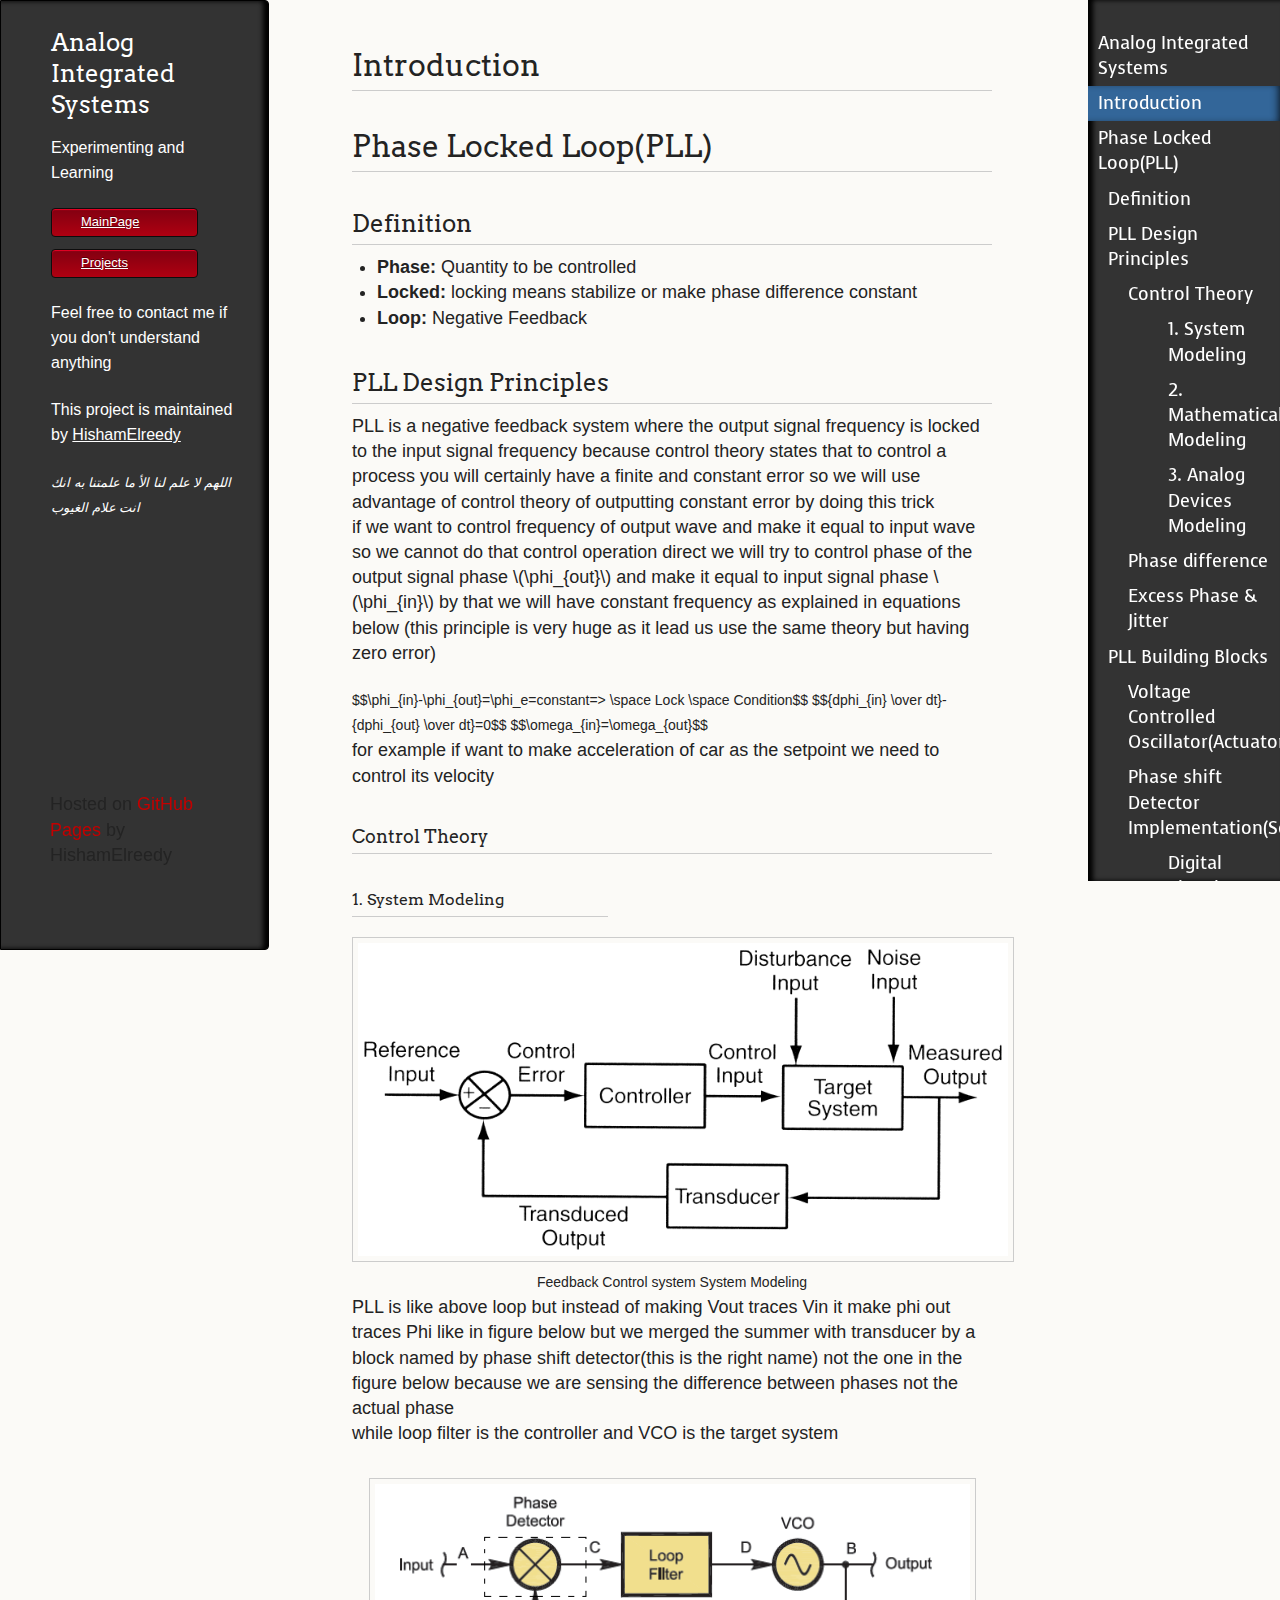
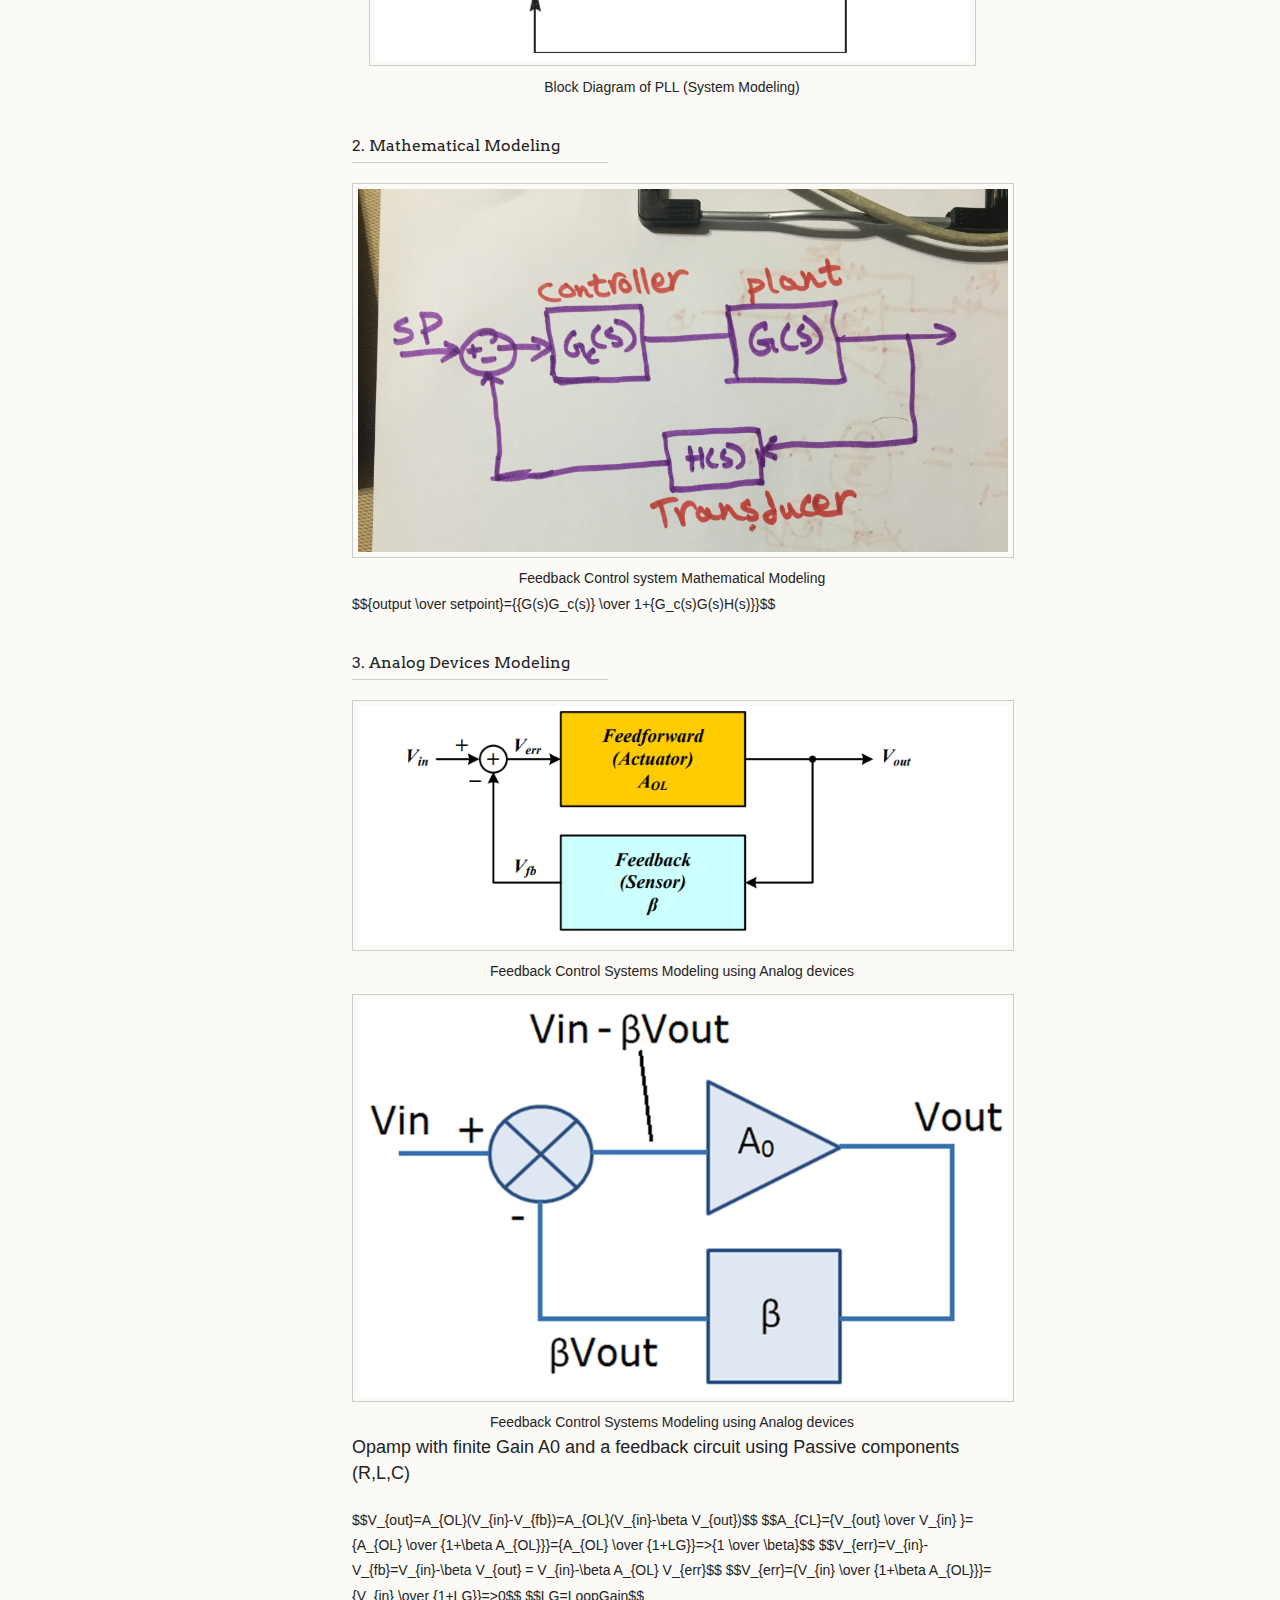
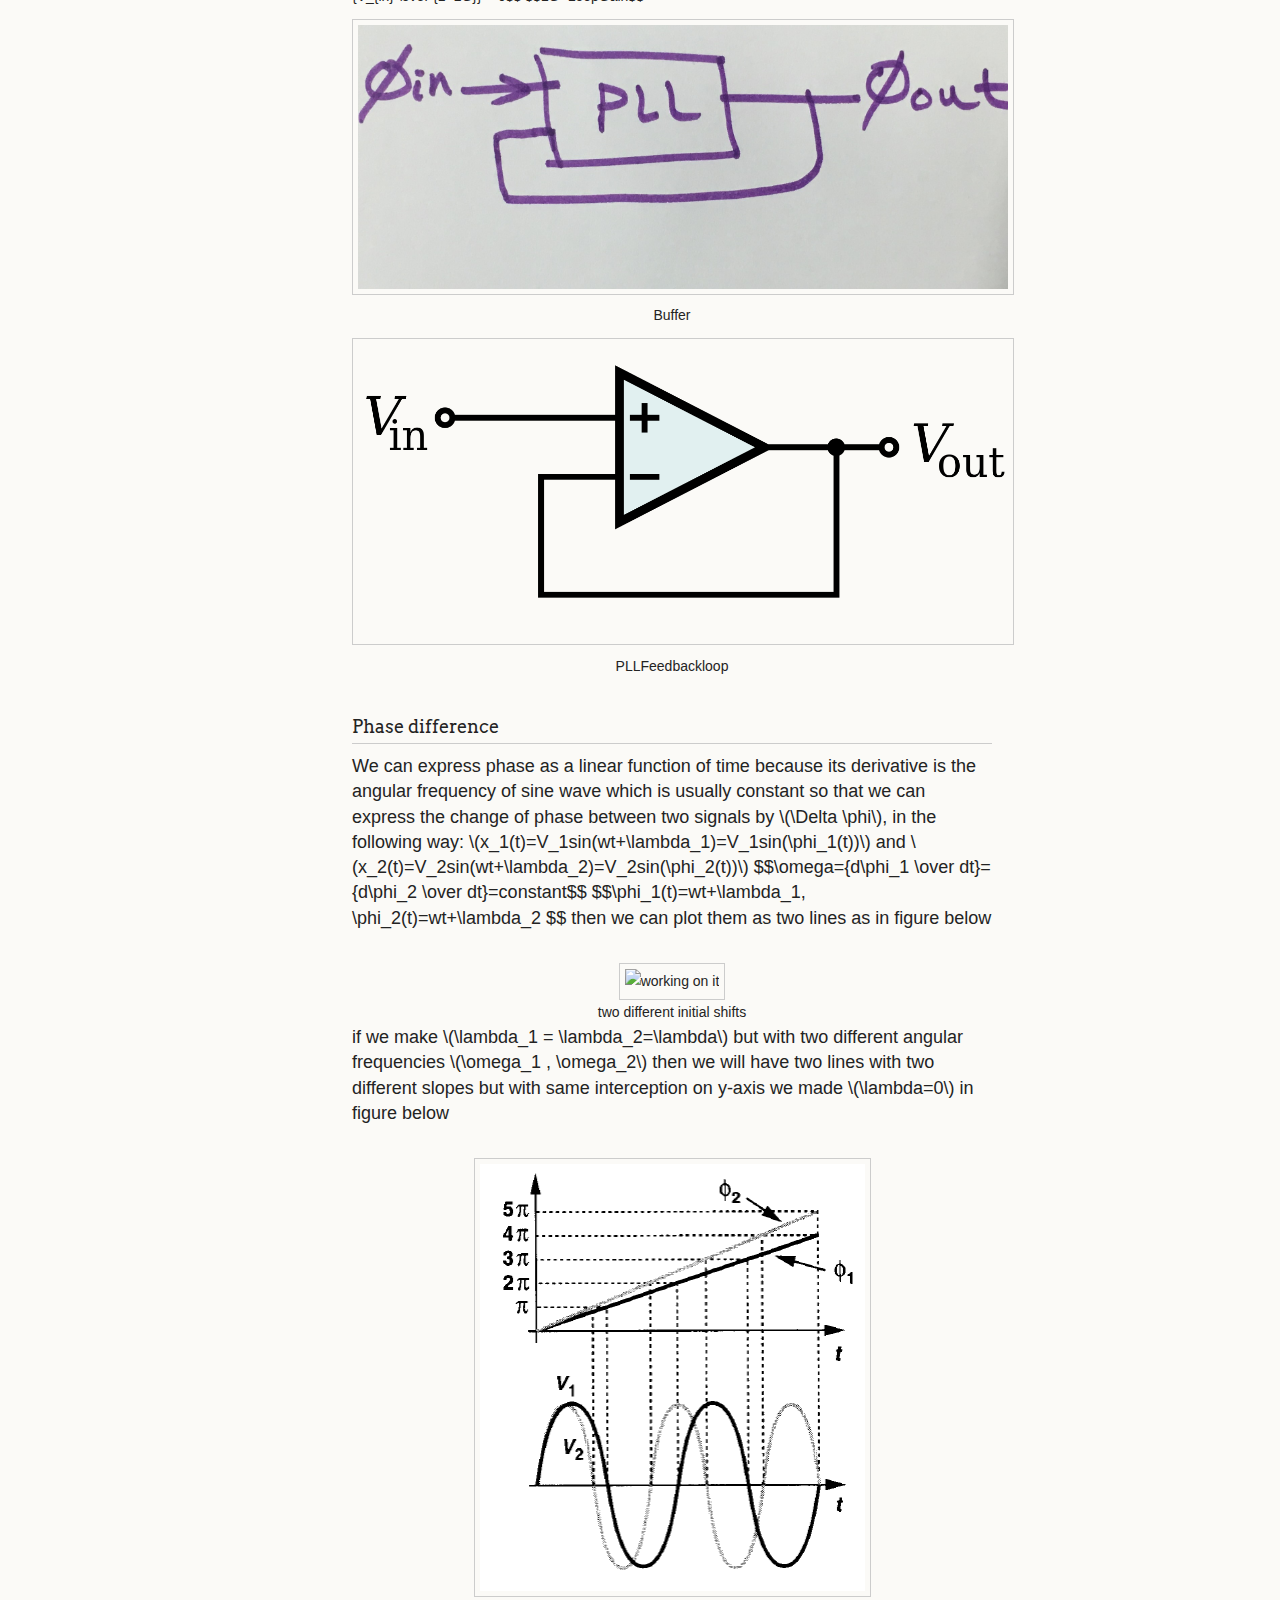
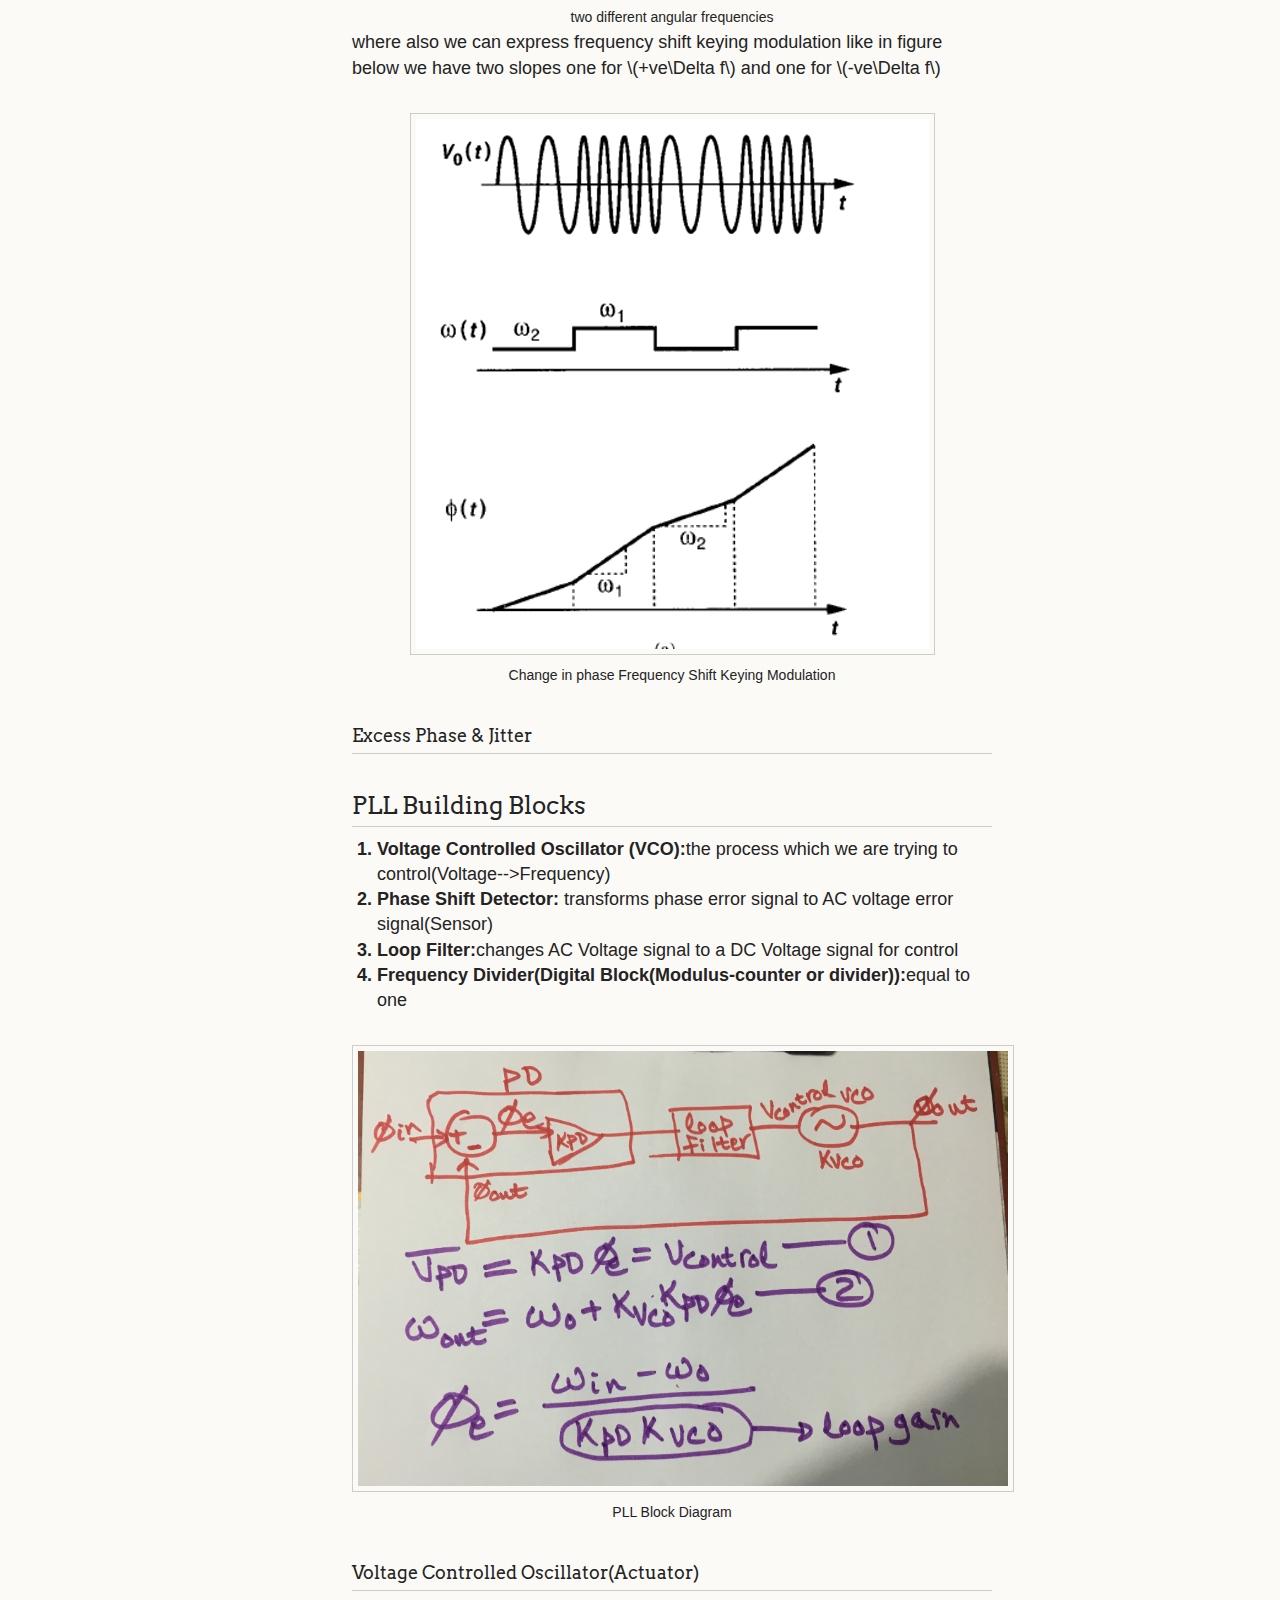
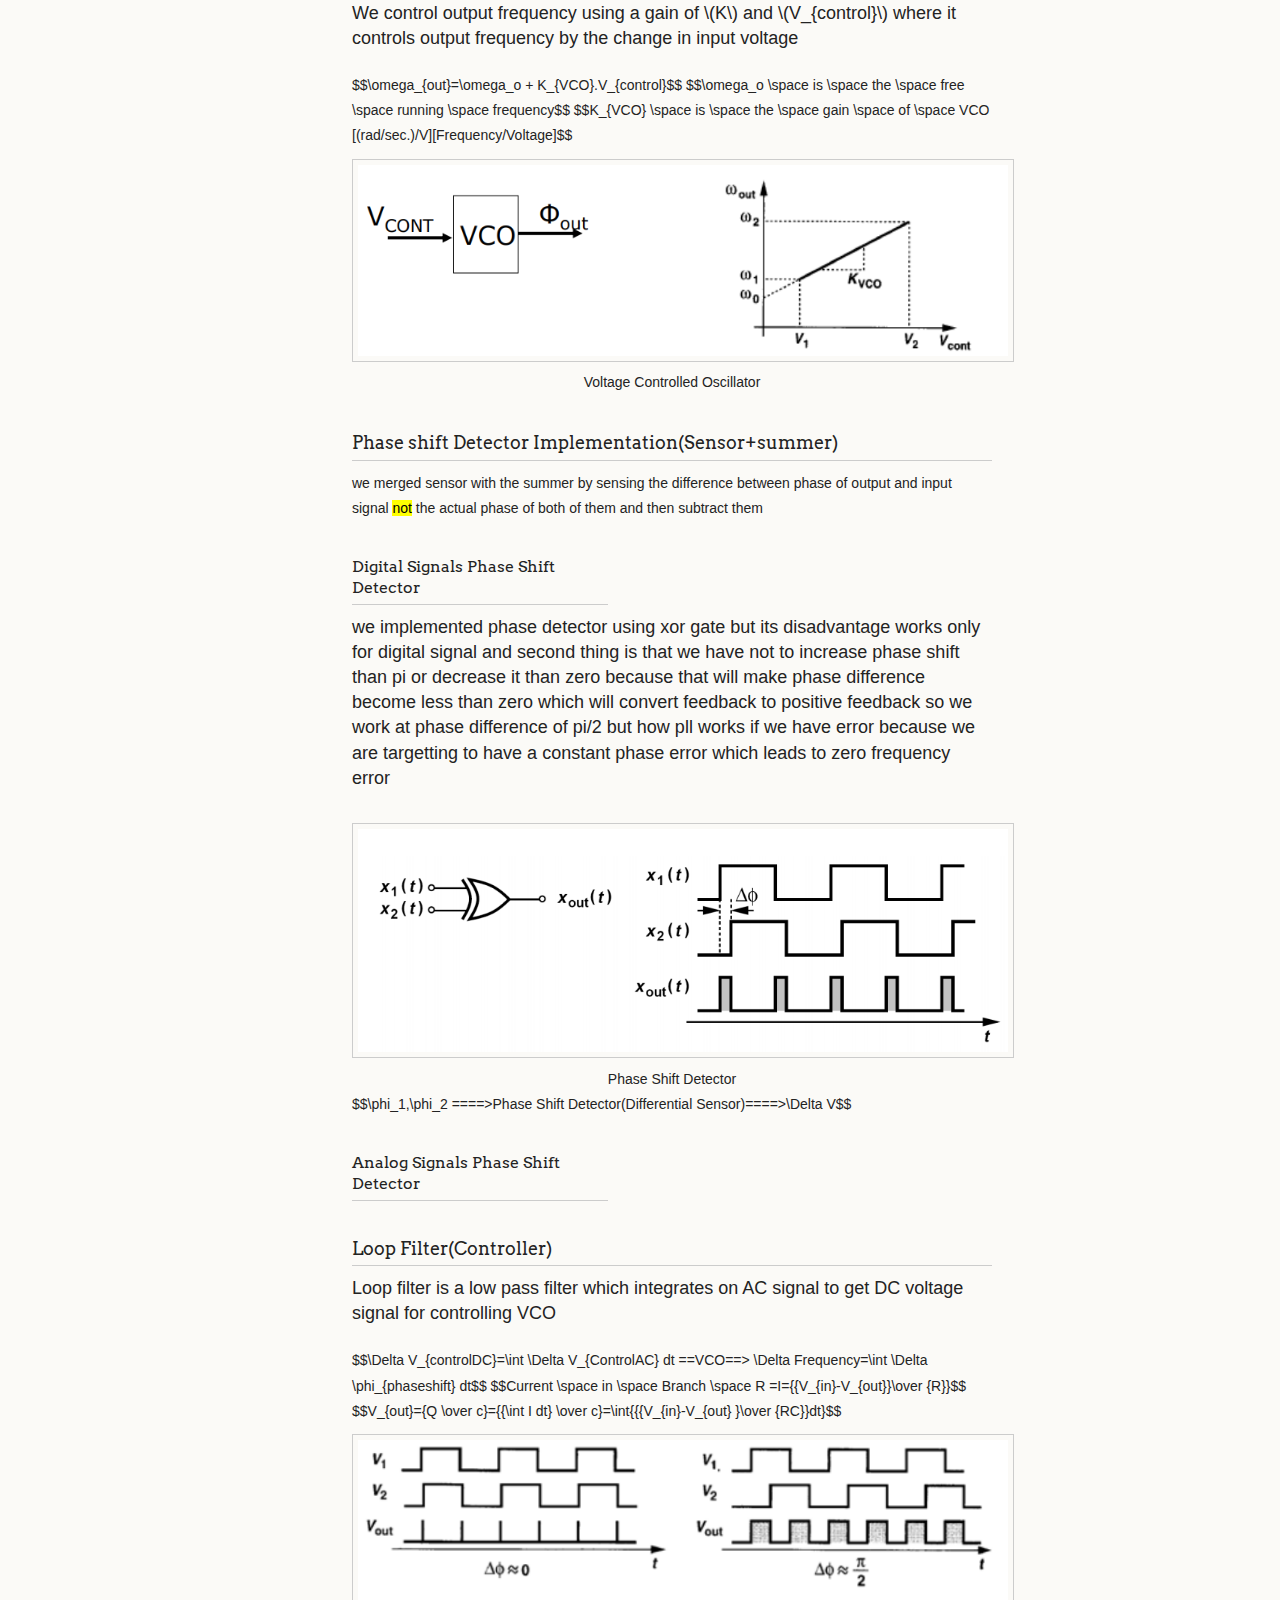
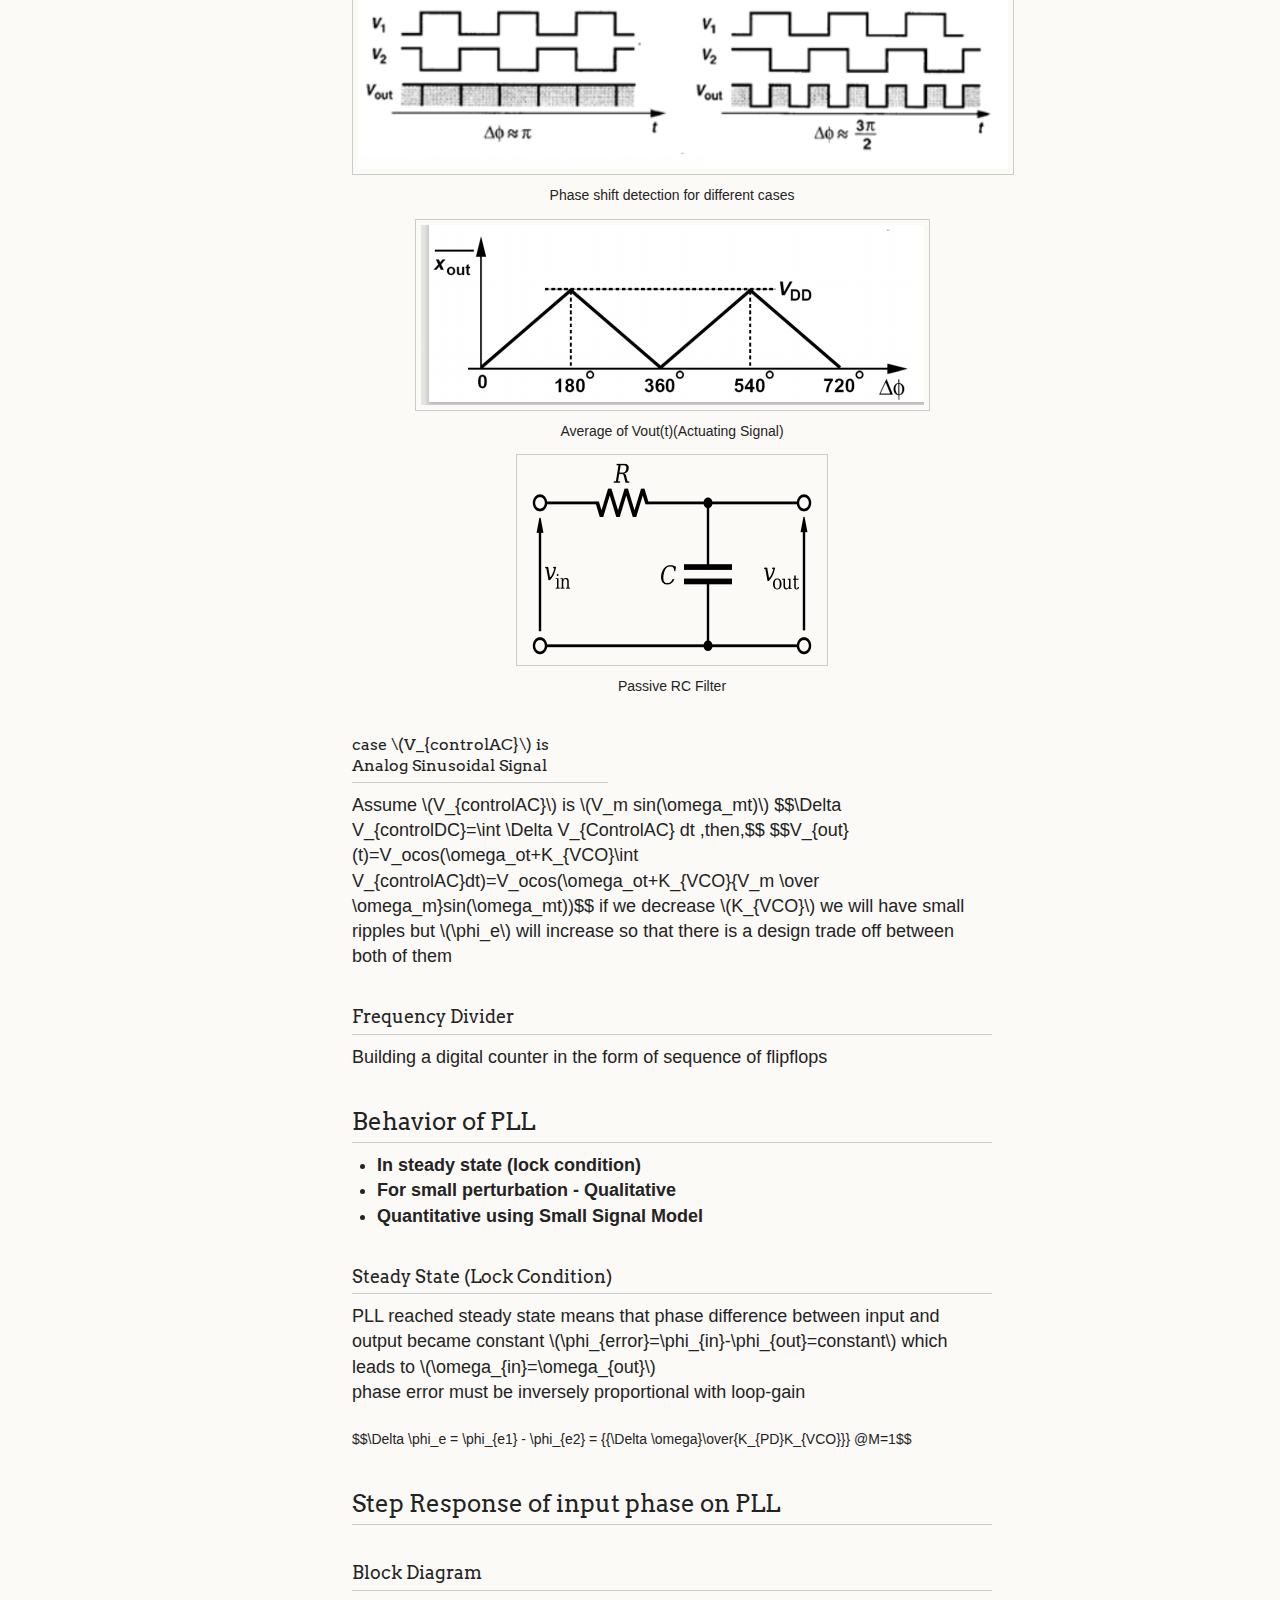
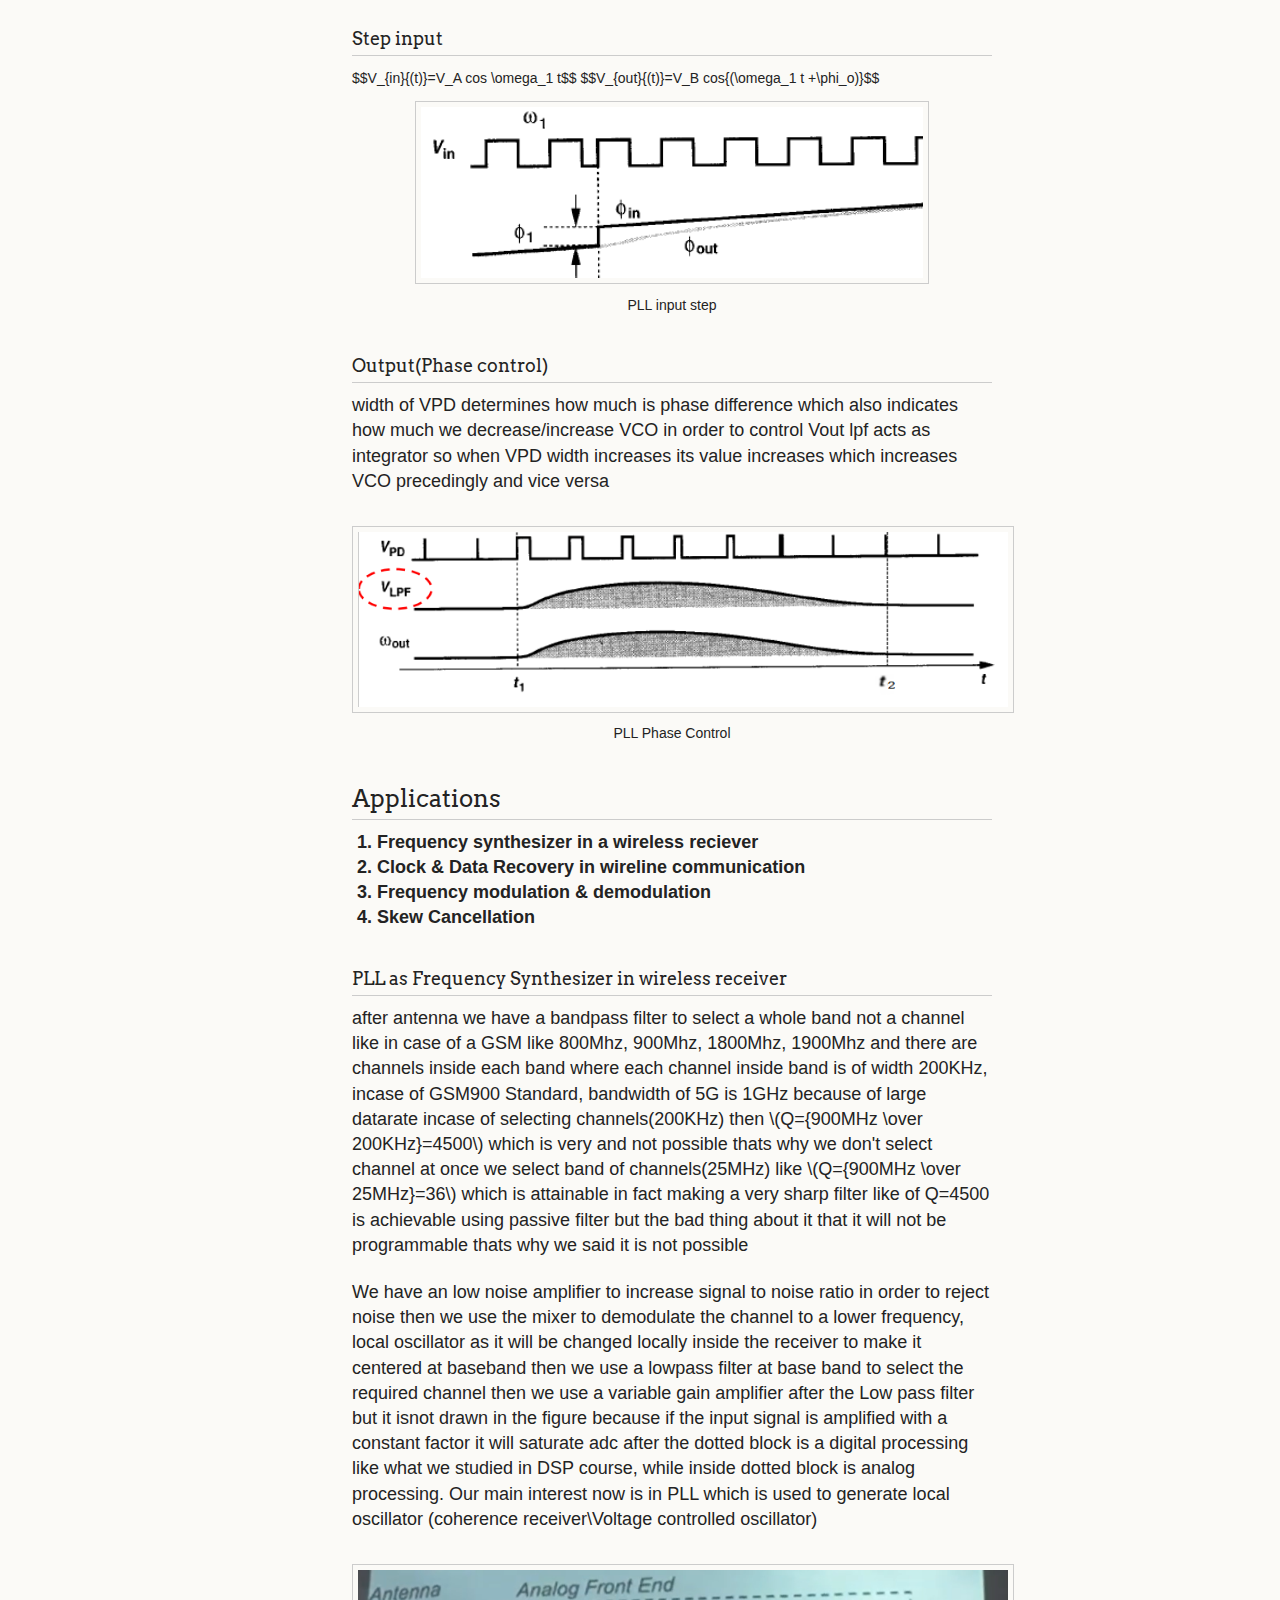
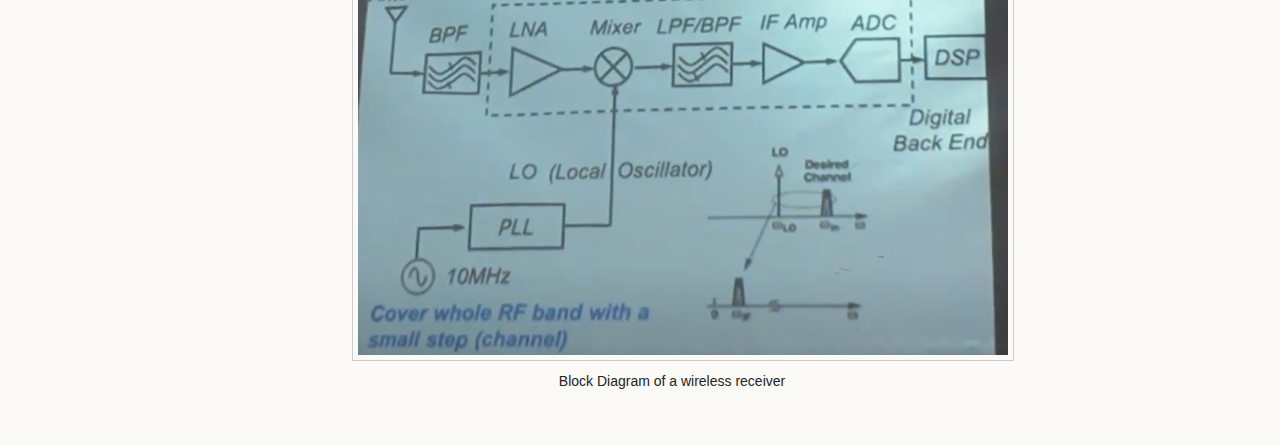
==== commit 1827b058: "update" ====
--- a/index.html
+++ b/index.html
@@ -230,7 +230,8 @@
             Assume \(V_{controlAC}\) is \(V_m sin(\omega_mt)\)
             $$\Delta V_{controlDC}=\int \Delta V_{ControlAC} dt ,then,$$
             $$V_{out}(t)=V_ocos(\omega_ot+K_{VCO}\int V_{controlAC}dt)=V_ocos(\omega_ot+K_{VCO}{V_m \over \omega_m}sin(\omega_mt))$$
-            assume 
+            if we decrease \(K_{VCO}\) we will have small ripples but \(\phi_e\) will increase so that there is a 
+            design trade off between both of them
         </p>
 
         <h3>Frequency Divider</h3>
